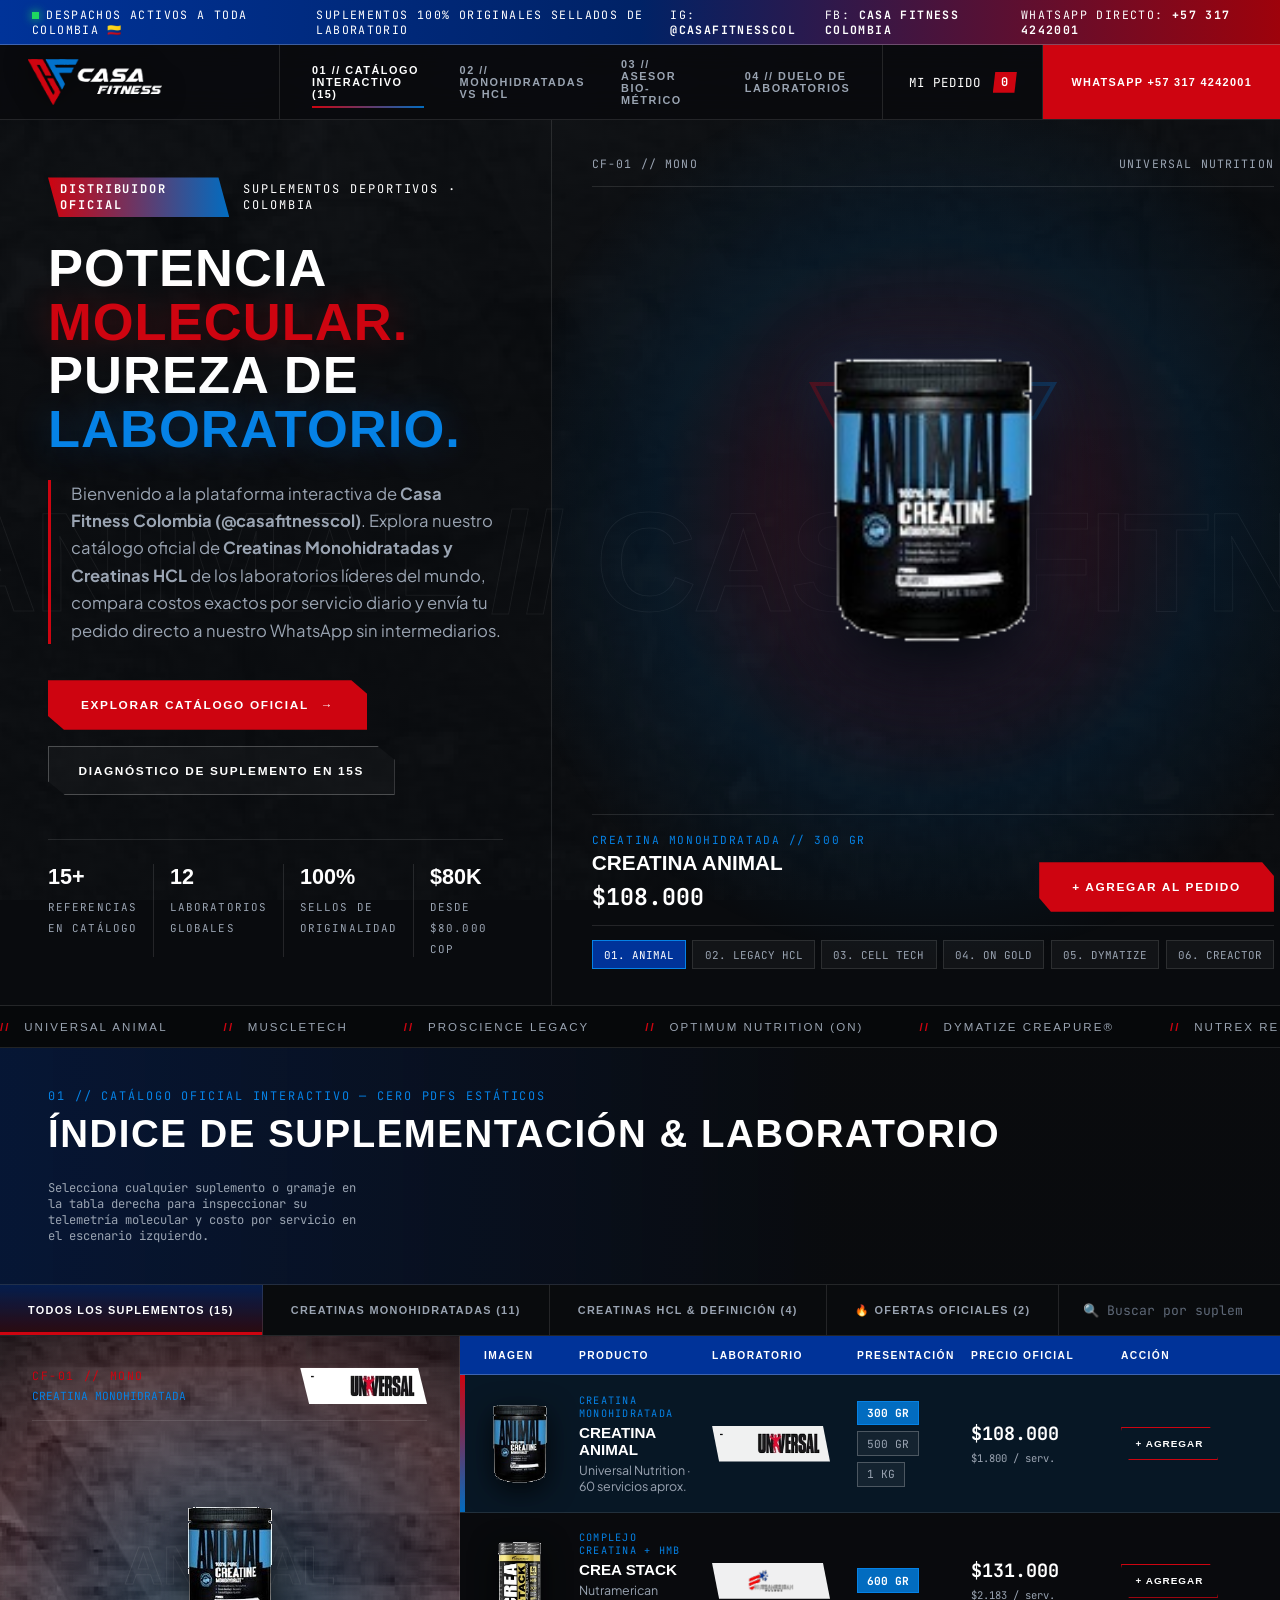
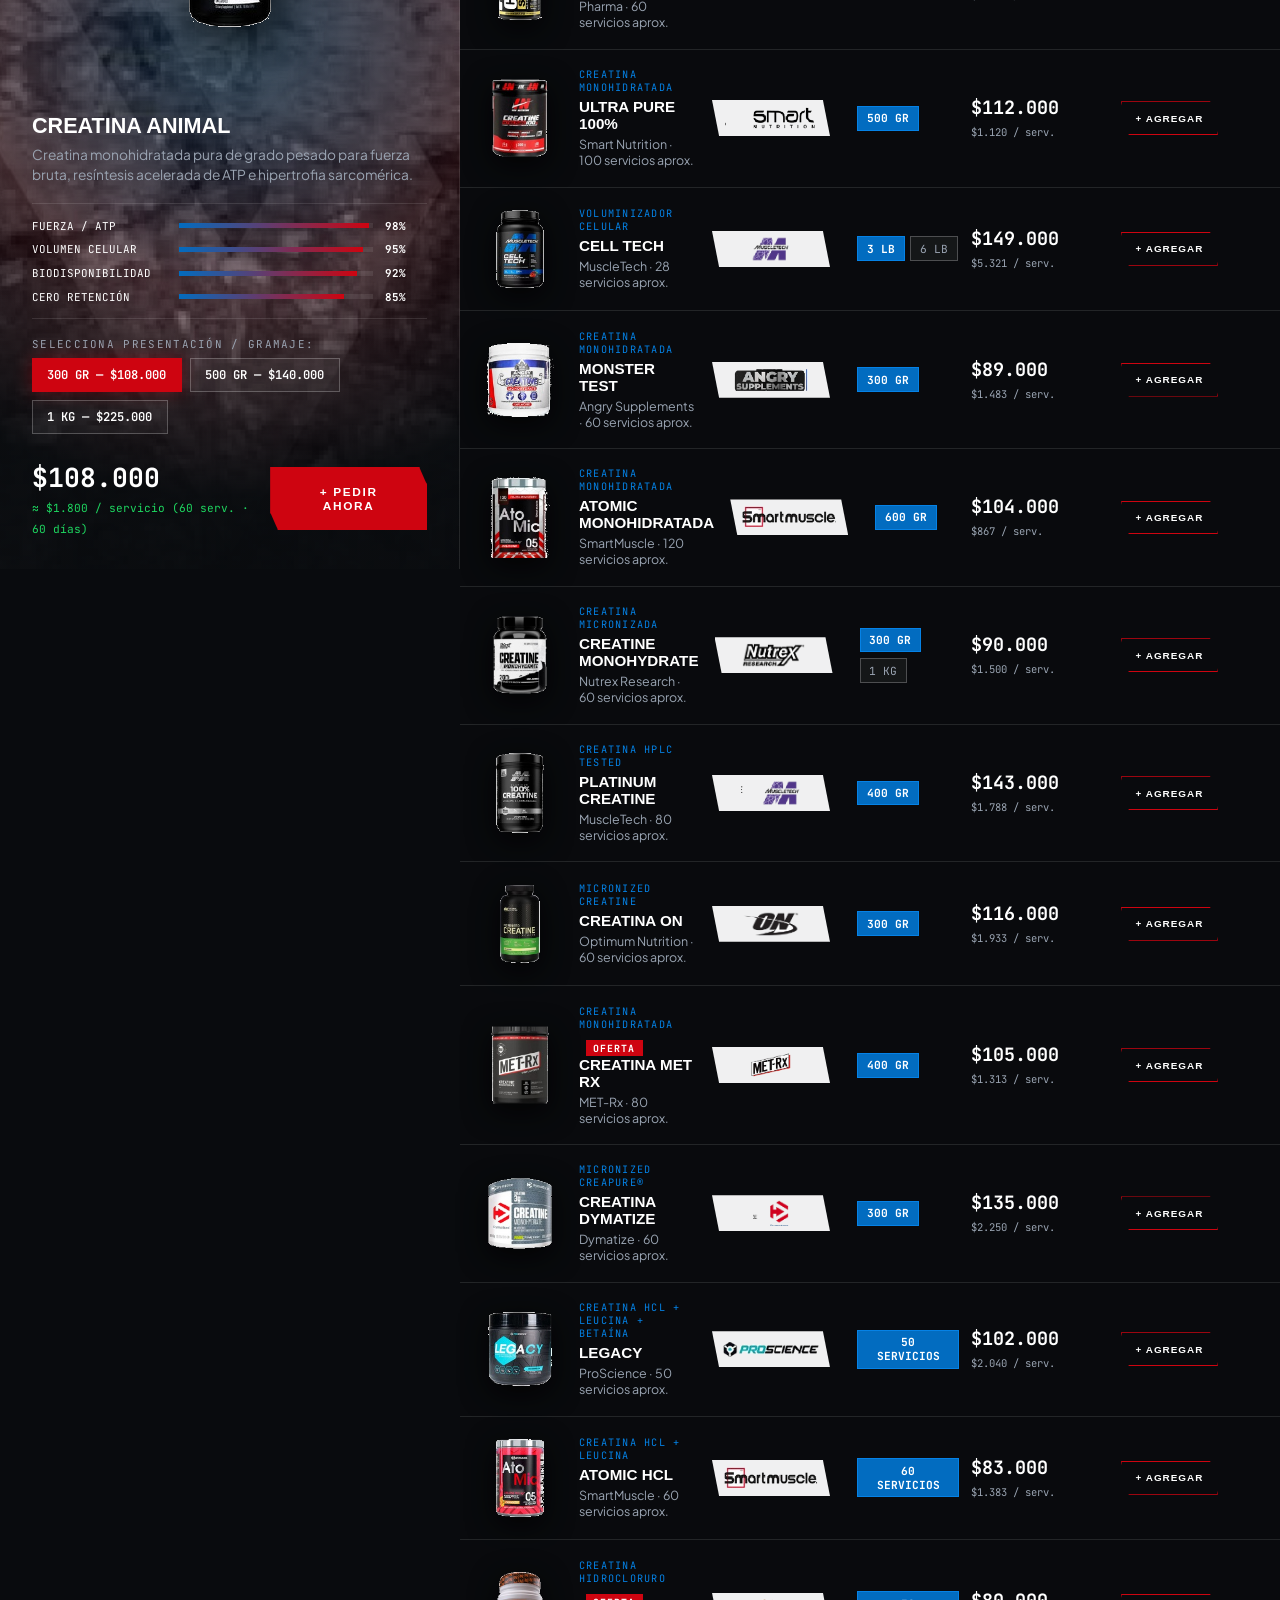
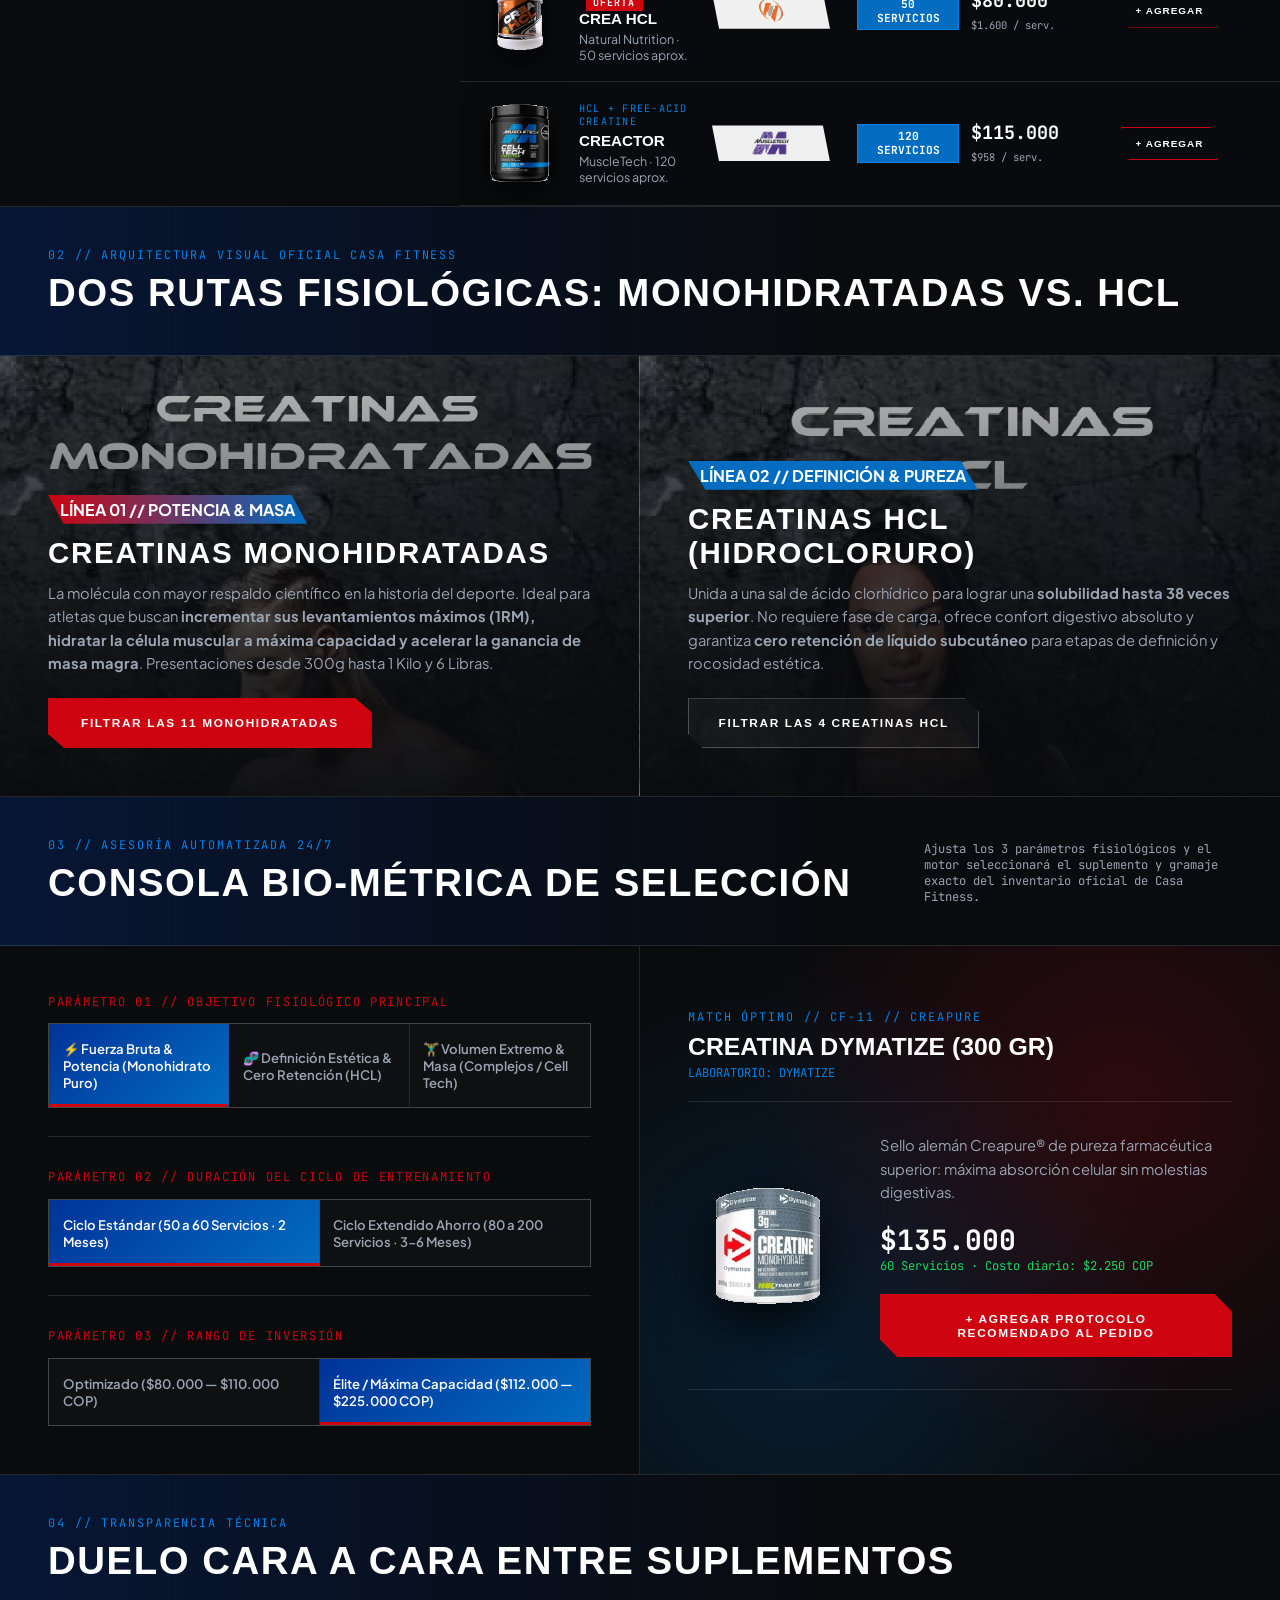
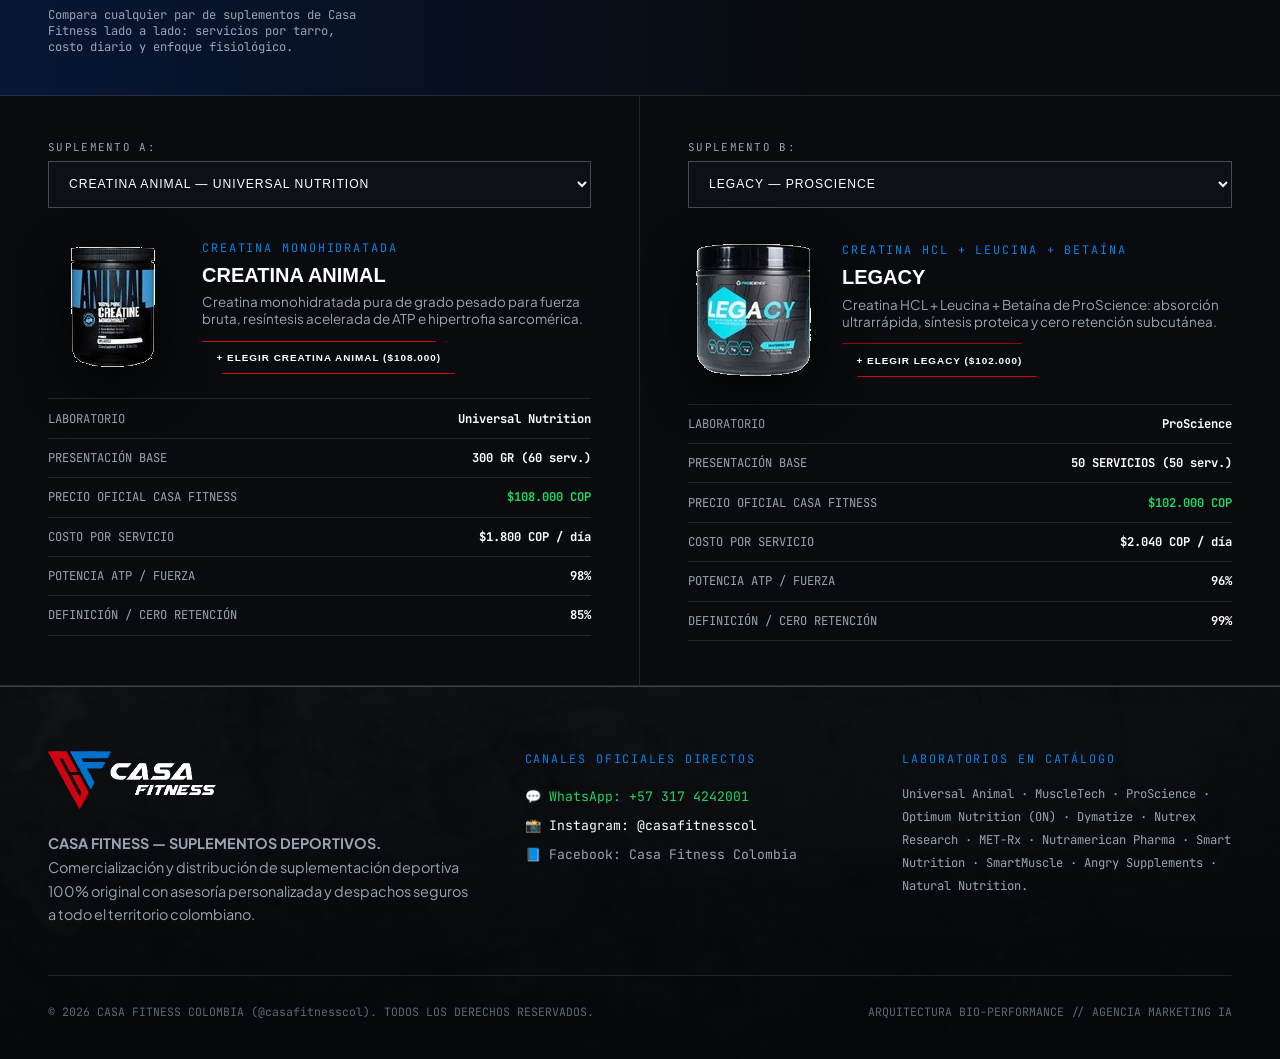
==== demos/casafitness/index.html @ 43493dc4 "feat(casafitness): launch disruptive Swiss Bio-Performance web platform with official brand identity" ====
<!DOCTYPE html>
<html lang="es" class="dark">
<head>
  <meta charset="UTF-8" />
  <meta name="viewport" content="width=device-width, initial-scale=1.0, maximum-scale=5.0" />
  <title>CASA FITNESS COLOMBIA (@casafitnesscol) | Suplementos Deportivos &amp; Bio-Performance Lab</title>
  <meta name="description" content="Plataforma oficial de suplementación deportiva de Casa Fitness Colombia (@casafitnesscol). Creatinas Monohidratadas, Creatinas HCL, Proteínas y Pre-entrenos 100% originales con envíos a toda Colombia. Pedidos: +57 317 4242001." />
  <link rel="preconnect" href="https://fonts.googleapis.com" />
  <link rel="preconnect" href="https://fonts.gstatic.com" crossorigin />
  <link href="https://fonts.googleapis.com/css2?family=JetBrains+Mono:wght@400;500;600;700&family=Plus+Jakarta+Sans:wght@400;500;600;700;800&family=Syncopate:wght@400;700&display=swap" rel="stylesheet" />
  <link rel="stylesheet" href="styles.css" />
</head>
<body>

  <!-- =====================================================================
       1. BARRA SUPERIOR DE TELEMETRÍA OFICIAL (#003399 -> #9E020B)
  ====================================================================== -->
  <div class="cf-top-telebar">
    <div class="cf-top-telebar-left">
      <span><i class="cf-pulse-dot"></i>DESPACHOS ACTIVOS A TODA COLOMBIA 🇨🇴</span>
      <span>SUPLEMENTOS 100% ORIGINALES SELLADOS DE LABORATORIO</span>
    </div>
    <div class="cf-top-telebar-right">
      <span>IG: <strong>@casafitnesscol</strong></span>
      <span>FB: <strong>Casa Fitness Colombia</strong></span>
      <span>WHATSAPP DIRECTO: <strong>+57 317 4242001</strong></span>
    </div>
  </div>

  <!-- =====================================================================
       2. HEADER ARQUITECTÓNICO DE 1PX (LOGO OFICIAL + NAVEGACIÓN + CARRITO)
  ====================================================================== -->
  <header class="cf-header">
    <div class="cf-header-grid">
      <a href="#inicio" class="cf-brand-cell" aria-label="Casa Fitness Colombia Inicio">
        <img src="assets/brand/casafitness_logo_white.png" alt="Casa Fitness Suplementos Deportivos" class="cf-brand-logo" />
      </a>

      <nav class="cf-nav-cell" aria-label="Navegación Principal Casa Fitness">
        <a href="#catalogo-interactivo" class="cf-nav-link active">01 // Catálogo Interactivo (15)</a>
        <a href="#lineas-moleculares" class="cf-nav-link">02 // Monohidratadas vs HCL</a>
        <a href="#consola-diagnostico" class="cf-nav-link">03 // Asesor Bio-Métrico</a>
        <a href="#comparador-laboratorio" class="cf-nav-link">04 // Duelo de Laboratorios</a>
      </nav>

      <div class="cf-actions-cell">
        <button type="button" class="cf-cart-trigger" onclick="toggleCartDrawer(true)">
          <span>MI PEDIDO</span>
          <span class="cf-cart-count" id="headerCartCount">0</span>
        </button>
        <a href="https://wa.me/573174242001?text=Hola%20Casa%20Fitness%20Colombia%20(%40casafitnesscol)%2C%20quiero%20asesor%C3%ADa%20sobre%20suplementos%20deportivos."
           target="_blank" rel="noopener" class="cf-wa-direct-btn">
          <span>WHATSAPP +57 317 4242001</span>
        </a>
      </div>
    </div>
  </header>

  <main>
    <!-- =====================================================================
         3. HERO ESCULTÓRICO EN 3 CAPAS DE PROFUNDIDAD (CERO CUADROS)
    ====================================================================== -->
    <section class="cf-hero" id="inicio">
      <!-- Palabra Cinética Monumental en Capa 1 -->
      <div class="cf-hero-kinetic-bg" id="heroKineticWord" aria-hidden="true">
        ANIMAL // CASA FITNESS
      </div>

      <!-- Columna Izquierda: Manifiesto & Telemetría de Marca -->
      <div class="cf-hero-left">
        <div>
          <div class="cf-eyebrow-strip">
            <span class="cf-eyebrow-tag">DISTRIBUIDOR OFICIAL</span>
            <span>SUPLEMENTOS DEPORTIVOS · COLOMBIA</span>
          </div>

          <h1 class="cf-hero-title">
            POTENCIA <span class="cf-stroke-red">MOLECULAR.</span><br />
            PUREZA DE <span class="cf-stroke-blue">LABORATORIO.</span>
          </h1>

          <p class="cf-hero-lead">
            Bienvenido a la plataforma interactiva de <strong>Casa Fitness Colombia (@casafitnesscol)</strong>.
            Explora nuestro catálogo oficial de <strong>Creatinas Monohidratadas y Creatinas HCL</strong> de los laboratorios líderes del mundo, compara costos exactos por servicio diario y envía tu pedido directo a nuestro WhatsApp sin intermediarios.
          </p>

          <div class="cf-hero-cta-row">
            <a href="#catalogo-interactivo" class="cf-btn-primary">
              <span>EXPLORAR CATÁLOGO OFICIAL</span>
              <span>→</span>
            </a>
            <a href="#consola-diagnostico" class="cf-btn-outline">
              <span>DIAGNÓSTICO DE SUPLEMENTO EN 15s</span>
            </a>
          </div>
        </div>

        <div class="cf-hero-metrics">
          <div class="cf-metric-item">
            <span class="cf-metric-val">15+</span>
            <span class="cf-metric-lbl">REFERENCIAS EN CATÁLOGO</span>
          </div>
          <div class="cf-metric-item">
            <span class="cf-metric-val">12</span>
            <span class="cf-metric-lbl">LABORATORIOS GLOBALES</span>
          </div>
          <div class="cf-metric-item">
            <span class="cf-metric-val">100%</span>
            <span class="cf-metric-lbl">SELLOS DE ORIGINALIDAD</span>
          </div>
          <div class="cf-metric-item">
            <span class="cf-metric-val">$80K</span>
            <span class="cf-metric-lbl">DESDE $80.000 COP</span>
          </div>
        </div>
      </div>

      <!-- Columna Derecha: Escenario Reactivo en 3 Capas con el Isotipo Triangular CF -->
      <div class="cf-hero-right" id="heroStageRight">
        <div class="cf-stage-top-hud">
          <span id="heroHudCode">CF-01 // MONO</span>
          <span id="heroHudLab">UNIVERSAL NUTRITION</span>
        </div>

        <div class="cf-stage-pedestal">
          <!-- Geometría Triangular Oficial CF en SVG -->
          <svg class="cf-stage-triangle" viewBox="0 0 300 280" fill="none" xmlns="http://www.w3.org/2000/svg" aria-hidden="true">
            <polygon points="25,20 135,20 175,95 140,95 112,46 68,46 155,215 175,180 202,225 155,268" stroke="#CE0410" stroke-width="4" fill="rgba(206,4,16,0.08)" />
            <polygon points="150,20 275,20 255,55 190,55 202,78 242,78 225,110 218,110 232,140 212,175" stroke="#026CC0" stroke-width="4" fill="rgba(2,108,192,0.08)" />
          </svg>

          <img
            id="heroJarImg"
            src="assets/products/01_creatina_animal.png"
            alt="Creatina Animal Universal"
            class="cf-hero-jar-img"
          />
        </div>

        <div>
          <div class="cf-stage-bottom-hud">
            <div>
              <span class="cf-stage-prod-cat" id="heroProdCat">CREATINA MONOHIDRATADA // 300 GR</span>
              <h2 class="cf-stage-prod-name" id="heroProdName">CREATINA ANIMAL</h2>
              <span class="cf-stage-prod-price" id="heroProdPrice">$108.000</span>
            </div>
            <button type="button" class="cf-btn-primary" id="heroAddBtn" onclick="addToCart('creatina-animal', 0)">
              <span>+ AGREGAR AL PEDIDO</span>
            </button>
          </div>

          <!-- Selector rápido de tarro en el escenario Hero -->
          <div class="cf-stage-selector-strip" aria-label="Cambiar suplemento en vitrina principal">
            <button type="button" class="cf-stage-QuickBtn active" data-hero-id="creatina-animal" onclick="setHeroProduct('creatina-animal')">01. Animal</button>
            <button type="button" class="cf-stage-QuickBtn" data-hero-id="legacy-proscience" onclick="setHeroProduct('legacy-proscience')">02. Legacy HCL</button>
            <button type="button" class="cf-stage-QuickBtn" data-hero-id="cell-tech" onclick="setHeroProduct('cell-tech')">03. Cell Tech</button>
            <button type="button" class="cf-stage-QuickBtn" data-hero-id="creatina-on" onclick="setHeroProduct('creatina-on')">04. ON Gold</button>
            <button type="button" class="cf-stage-QuickBtn" data-hero-id="creatina-dymatize" onclick="setHeroProduct('creatina-dymatize')">05. Dymatize</button>
            <button type="button" class="cf-stage-QuickBtn" data-hero-id="creactor-muscletech" onclick="setHeroProduct('creactor-muscletech')">06. Creactor</button>
          </div>
        </div>
      </div>
    </section>

    <!-- =====================================================================
         4. MARQUESINA CINÉTICA DE LABORATORIOS OFICIALES
    ====================================================================== -->
    <div class="cf-marquee-bar" aria-hidden="true">
      <div class="cf-marquee-track">
        <span class="cf-marquee-item"><span class="cf-marquee-slash">//</span> UNIVERSAL ANIMAL</span>
        <span class="cf-marquee-item"><span class="cf-marquee-slash">//</span> MUSCLETECH</span>
        <span class="cf-marquee-item"><span class="cf-marquee-slash">//</span> PROSCIENCE LEGACY</span>
        <span class="cf-marquee-item"><span class="cf-marquee-slash">//</span> OPTIMUM NUTRITION (ON)</span>
        <span class="cf-marquee-item"><span class="cf-marquee-slash">//</span> DYMATIZE CREAPURE®</span>
        <span class="cf-marquee-item"><span class="cf-marquee-slash">//</span> NUTREX RESEARCH</span>
        <span class="cf-marquee-item"><span class="cf-marquee-slash">//</span> MET-RX</span>
        <span class="cf-marquee-item"><span class="cf-marquee-slash">//</span> NUTRAMERICAN PHARMA</span>
        <span class="cf-marquee-item"><span class="cf-marquee-slash">//</span> SMARTMUSCLE</span>
        <span class="cf-marquee-item"><span class="cf-marquee-slash">//</span> NATURAL NUTRITION</span>
        <!-- Duplicado para loop infinito -->
        <span class="cf-marquee-item"><span class="cf-marquee-slash">//</span> UNIVERSAL ANIMAL</span>
        <span class="cf-marquee-item"><span class="cf-marquee-slash">//</span> MUSCLETECH</span>
        <span class="cf-marquee-item"><span class="cf-marquee-slash">//</span> PROSCIENCE LEGACY</span>
        <span class="cf-marquee-item"><span class="cf-marquee-slash">//</span> OPTIMUM NUTRITION (ON)</span>
        <span class="cf-marquee-item"><span class="cf-marquee-slash">//</span> DYMATIZE CREAPURE®</span>
        <span class="cf-marquee-item"><span class="cf-marquee-slash">//</span> NUTREX RESEARCH</span>
        <span class="cf-marquee-item"><span class="cf-marquee-slash">//</span> MET-RX</span>
        <span class="cf-marquee-item"><span class="cf-marquee-slash">//</span> NUTRAMERICAN PHARMA</span>
      </div>
    </div>

    <!-- =====================================================================
         5. VITRINA ESCULTÓRICA SPLIT-STAGE & LISTA EDITORIAL SUIZA (15 PRODUCTOS)
    ====================================================================== -->
    <section id="catalogo-interactivo">
      <div class="cf-section-header">
        <div>
          <span class="cf-sec-kicker">01 // CATÁLOGO OFICIAL INTERACTIVO — CERO PDFS ESTÁTICOS</span>
          <h2 class="cf-sec-title">ÍNDICE DE SUPLEMENTACIÓN &amp; LABORATORIO</h2>
        </div>
        <div style="font-family: var(--font-mono); font-size: 0.76rem; color: var(--cf-text-muted); max-width: 44ch;">
          Selecciona cualquier suplemento o gramaje en la tabla derecha para inspeccionar su telemetría molecular y costo por servicio en el escenario izquierdo.
        </div>
      </div>

      <!-- Barra de Filtros Reticular de 1px -->
      <div class="cf-filter-strip">
        <button type="button" class="cf-filter-tab active" data-filter="all" onclick="setCatalogFilter('all')">
          TODOS LOS SUPLEMENTOS (15)
        </button>
        <button type="button" class="cf-filter-tab" data-filter="monohidratada" onclick="setCatalogFilter('monohidratada')">
          CREATINAS MONOHIDRATADAS (11)
        </button>
        <button type="button" class="cf-filter-tab" data-filter="hcl" onclick="setCatalogFilter('hcl')">
          CREATINAS HCL &amp; DEFINICIÓN (4)
        </button>
        <button type="button" class="cf-filter-tab" data-filter="oferta" onclick="setCatalogFilter('oferta')">
          🔥 OFERTAS OFICIALES (2)
        </button>
        <div class="cf-search-cell">
          <input
            type="search"
            id="catalogSearchInput"
            class="cf-search-input"
            placeholder="🔍 Buscar por suplemento o laboratorio (ej. Animal, Legacy, ON, MuscleTech, 1 KG)..."
            aria-label="Buscar suplemento o laboratorio"
          />
        </div>
      </div>

      <!-- Escenario Split-Stage: Izquierda Fija (Mesa de Disección) + Derecha (Tabla Editorial Suiza) -->
      <div class="cf-split-showcase">
        <!-- MESA DE DISECCIÓN DEL PRODUCTO ACTIVO -->
        <aside class="cf-dissection-stage" aria-live="polite">
          <div>
            <div class="cf-dissect-header">
              <div>
                <span class="cf-dissect-code" id="dissectCode">CF-01 // MONO</span>
                <span style="font-family: var(--font-mono); font-size: 0.7rem; color: var(--cf-blue-bright);" id="dissectCat">
                  CREATINA MONOHIDRATADA
                </span>
              </div>
              <div class="cf-dissect-lab-badge">
                <img id="dissectLabImg" src="assets/labs/lab_01_creatina_animal.png" alt="Universal Nutrition" />
              </div>
            </div>

            <div class="cf-dissect-visual">
              <div class="cf-dissect-bg-word" id="dissectBgWord">ANIMAL</div>
              <img id="dissectJarImg" src="assets/products/01_creatina_animal.png" alt="Creatina Animal" class="cf-dissect-jar" />
            </div>

            <h3 class="cf-dissect-title" id="dissectTitle">CREATINA ANIMAL</h3>
            <p class="cf-dissect-subtitle" id="dissectSubtitle">
              Creatina monohidratada pura de grado pesado para fuerza bruta, resíntesis acelerada de ATP e hipertrofia sarcomérica.
            </p>

            <!-- Barras de Telemetría Bio-Métrica -->
            <div class="cf-telemetry-bars">
              <div class="cf-tele-row">
                <span>FUERZA / ATP</span>
                <div class="cf-tele-track"><div class="cf-tele-fill" id="teleAtpBar" style="width: 98%;"></div></div>
                <strong id="teleAtpVal">98%</strong>
              </div>
              <div class="cf-tele-row">
                <span>VOLUMEN CELULAR</span>
                <div class="cf-tele-track"><div class="cf-tele-fill" id="teleVolBar" style="width: 95%;"></div></div>
                <strong id="teleVolVal">95%</strong>
              </div>
              <div class="cf-tele-row">
                <span>BIODISPONIBILIDAD</span>
                <div class="cf-tele-track"><div class="cf-tele-fill" id="teleAbsBar" style="width: 92%;"></div></div>
                <strong id="teleAbsVal">92%</strong>
              </div>
              <div class="cf-tele-row">
                <span>CERO RETENCIÓN</span>
                <div class="cf-tele-track"><div class="cf-tele-fill" id="teleDefBar" style="width: 85%;"></div></div>
                <strong id="teleDefVal">85%</strong>
              </div>
            </div>
          </div>

          <div>
            <span class="cf-variant-selector-label">SELECCIONA PRESENTACIÓN / GRAMAJE:</span>
            <div class="cf-variant-pills" id="dissectVariantPills"></div>

            <div class="cf-dissect-price-bar">
              <div>
                <span class="cf-dissect-price-main" id="dissectPriceMain">$108.000</span>
                <span class="cf-dissect-cost-per-day" id="dissectCostPerDay">≈ $1.800 / servicio (60 serv.)</span>
              </div>
              <button type="button" class="cf-btn-primary" id="dissectAddBtn">
                <span>+ PEDIR AHORA</span>
              </button>
            </div>
          </div>
        </aside>

        <!-- ÍNDICE EDITORIAL SUIZO (INSPIRADO EN LA TABLA OFICIAL DE CASA FITNESS) -->
        <div class="cf-swiss-ledger">
          <div class="cf-ledger-head">
            <span>IMAGEN</span>
            <span>PRODUCTO</span>
            <span>LABORATORIO</span>
            <span>PRESENTACIÓN</span>
            <span>PRECIO OFICIAL</span>
            <span>ACCIÓN</span>
          </div>
          <div id="swissLedgerBody"></div>
        </div>
      </div>
    </section>

    <!-- =====================================================================
         6. MONOLITO VISUAL DE LAS DOS LÍNEAS OFICIALES (MONOHIDRATADAS VS HCL)
    ====================================================================== -->
    <section id="lineas-moleculares">
      <div class="cf-section-header">
        <div>
          <span class="cf-sec-kicker">02 // ARQUITECTURA VISUAL OFICIAL CASA FITNESS</span>
          <h2 class="cf-sec-title">DOS RUTAS FISIOLÓGICAS: MONOHIDRATADAS VS. HCL</h2>
        </div>
      </div>

      <div class="cf-dual-monolith">
        <div class="cf-monolith-pane" style="background-image: url('assets/brand/banner_monohidratadas.jpg');">
          <div class="cf-monolith-overlay"></div>
          <div class="cf-monolith-content">
            <span class="cf-eyebrow-tag" style="display:inline-block;margin-bottom:0.75rem;">LÍNEA 01 // POTENCIA &amp; MASA</span>
            <h3 class="cf-monolith-title">CREATINAS MONOHIDRATADAS</h3>
            <p style="color: var(--cf-text-muted); font-size: 0.92rem; line-height: 1.6; margin-bottom: 1.4rem; max-width: 52ch;">
              La molécula con mayor respaldo científico en la historia del deporte. Ideal para atletas que buscan <strong>incrementar sus levantamientos máximos (1RM), hidratar la célula muscular a máxima capacidad y acelerar la ganancia de masa magra</strong>. Presentaciones desde 300g hasta 1 Kilo y 6 Libras.
            </p>
            <button type="button" class="cf-btn-primary" onclick="setCatalogFilter('monohidratada'); document.getElementById('catalogo-interactivo').scrollIntoView({behavior:'smooth'});">
              <span>FILTRAR LAS 11 MONOHIDRATADAS</span>
            </button>
          </div>
        </div>

        <div class="cf-monolith-pane" style="background-image: url('assets/brand/banner_hcl.jpg');">
          <div class="cf-monolith-overlay"></div>
          <div class="cf-monolith-content">
            <span class="cf-eyebrow-tag" style="display:inline-block;margin-bottom:0.75rem;background:var(--cf-blue);">LÍNEA 02 // DEFINICIÓN &amp; PUREZA</span>
            <h3 class="cf-monolith-title">CREATINAS HCL (HIDROCLORURO)</h3>
            <p style="color: var(--cf-text-muted); font-size: 0.92rem; line-height: 1.6; margin-bottom: 1.4rem; max-width: 52ch;">
              Unida a una sal de ácido clorhídrico para lograr una <strong>solubilidad hasta 38 veces superior</strong>. No requiere fase de carga, ofrece confort digestivo absoluto y garantiza <strong>cero retención de líquido subcutáneo</strong> para etapas de definición y rocosidad estética.
            </p>
            <button type="button" class="cf-btn-outline" onclick="setCatalogFilter('hcl'); document.getElementById('catalogo-interactivo').scrollIntoView({behavior:'smooth'});">
              <span>FILTRAR LAS 4 CREATINAS HCL</span>
            </button>
          </div>
        </div>
      </div>
    </section>

    <!-- =====================================================================
         7. CONSOLA BIO-MÉTRICA HUD: DIAGNÓSTICO DE PROTOCOLO EN TIEMPO REAL
    ====================================================================== -->
    <section id="consola-diagnostico">
      <div class="cf-section-header">
        <div>
          <span class="cf-sec-kicker">03 // ASESORÍA AUTOMATIZADA 24/7</span>
          <h2 class="cf-sec-title">CONSOLA BIO-MÉTRICA DE SELECCIÓN</h2>
        </div>
        <div style="font-family: var(--font-mono); font-size: 0.76rem; color: var(--cf-text-muted); max-width: 44ch;">
          Ajusta los 3 parámetros fisiológicos y el motor seleccionará el suplemento y gramaje exacto del inventario oficial de Casa Fitness.
        </div>
      </div>

      <div class="cf-hud-console">
        <div class="cf-hud-controls">
          <div class="cf-hud-step">
            <span class="cf-hud-step-title">PARÁMETRO 01 // OBJETIVO FISIOLÓGICO PRINCIPAL</span>
            <div class="cf-hud-options">
              <button type="button" class="cf-hud-opt-btn active" data-hud-group="goal" data-hud-val="fuerza" onclick="setHudParam('goal', 'fuerza')">
                ⚡ Fuerza Bruta &amp; Potencia (Monohidrato Puro)
              </button>
              <button type="button" class="cf-hud-opt-btn" data-hud-group="goal" data-hud-val="definicion" onclick="setHudParam('goal', 'definicion')">
                🧬 Definición Estética &amp; Cero Retención (HCL)
              </button>
              <button type="button" class="cf-hud-opt-btn" data-hud-group="goal" data-hud-val="volumen" onclick="setHudParam('goal', 'volumen')">
                🏋️‍♂️ Volumen Extremo &amp; Masa (Complejos / Cell Tech)
              </button>
            </div>
          </div>

          <div class="cf-hud-step">
            <span class="cf-hud-step-title">PARÁMETRO 02 // DURACIÓN DEL CICLO DE ENTRENAMIENTO</span>
            <div class="cf-hud-options" style="grid-template-columns: 1fr 1fr;">
              <button type="button" class="cf-hud-opt-btn active" data-hud-group="duration" data-hud-val="standard" onclick="setHudParam('duration', 'standard')">
                Ciclo Estándar (50 a 60 Servicios · 2 Meses)
              </button>
              <button type="button" class="cf-hud-opt-btn" data-hud-group="duration" data-hud-val="extended" onclick="setHudParam('duration', 'extended')">
                Ciclo Extendido Ahorro (80 a 200 Servicios · 3-6 Meses)
              </button>
            </div>
          </div>

          <div class="cf-hud-step">
            <span class="cf-hud-step-title">PARÁMETRO 03 // RANGO DE INVERSIÓN</span>
            <div class="cf-hud-options" style="grid-template-columns: 1fr 1fr;">
              <button type="button" class="cf-hud-opt-btn" data-hud-group="budget" data-hud-val="optimo" onclick="setHudParam('budget', 'optimo')">
                Optimizado ($80.000 — $110.000 COP)
              </button>
              <button type="button" class="cf-hud-opt-btn active" data-hud-group="budget" data-hud-val="all" onclick="setHudParam('budget', 'all')">
                Élite / Máxima Capacidad ($112.000 — $225.000 COP)
              </button>
            </div>
          </div>
        </div>

        <div class="cf-hud-output" aria-live="polite">
          <span class="cf-sec-kicker" id="hudResultCode">MATCH ÓPTIMO // CF-01</span>
          <h3 style="font-family: var(--font-display); font-size: 1.55rem; text-transform: uppercase;" id="hudResultTitle">
            CREATINA ANIMAL (300 GR)
          </h3>
          <span style="font-family: var(--font-mono); font-size: 0.76rem; color: var(--cf-blue-bright); margin-top: 0.25rem;" id="hudResultLab">
            LABORATORIO: UNIVERSAL NUTRITION
          </span>

          <div class="cf-hud-result-grid">
            <img id="hudResultJar" src="assets/products/01_creatina_animal.png" alt="Creatina recomendada" class="cf-hud-result-jar" />
            <div>
              <p style="font-size: 0.92rem; color: var(--cf-text-muted); line-height: 1.6; margin-bottom: 1rem;" id="hudResultDesc"></p>
              <div style="font-family: var(--font-mono); font-size: 1.75rem; font-weight: 700;" id="hudResultPrice">$108.000</div>
              <div style="font-family: var(--font-mono); font-size: 0.76rem; color: var(--cf-whatsapp); margin-bottom: 1.25rem;" id="hudResultServ"></div>
              <button type="button" class="cf-btn-primary" id="hudAddBtn">
                <span>+ AGREGAR PROTOCOLO RECOMENDADO AL PEDIDO</span>
              </button>
            </div>
          </div>
        </div>
      </div>
    </section>

    <!-- =====================================================================
         8. COMPARADOR CARA A CARA DE LABORATORIO (HEAD-TO-HEAD DUEL)
    ====================================================================== -->
    <section id="comparador-laboratorio">
      <div class="cf-section-header">
        <div>
          <span class="cf-sec-kicker">04 // TRANSPARENCIA TÉCNICA</span>
          <h2 class="cf-sec-title">DUELO CARA A CARA ENTRE SUPLEMENTOS</h2>
        </div>
        <div style="font-family: var(--font-mono); font-size: 0.76rem; color: var(--cf-text-muted); max-width: 44ch;">
          Compara cualquier par de suplementos de Casa Fitness lado a lado: servicios por tarro, costo diario y enfoque fisiológico.
        </div>
      </div>

      <div class="cf-comparator-wrap">
        <div class="cf-comp-col">
          <label for="compSelectA" class="cf-variant-selector-label">SUPLEMENTO A:</label>
          <select id="compSelectA" class="cf-comp-select"></select>
          <div id="compBodyA"></div>
        </div>

        <div class="cf-comp-col">
          <label for="compSelectB" class="cf-variant-selector-label">SUPLEMENTO B:</label>
          <select id="compSelectB" class="cf-comp-select"></select>
          <div id="compBodyB"></div>
        </div>
      </div>
    </section>
  </main>

  <!-- =====================================================================
       9. DRAWER LATERAL DE PEDIDO + WHATSAPP ONE-CLICK CHECKOUT
  ====================================================================== -->
  <div class="cf-drawer-backdrop" id="drawerBackdrop" onclick="toggleCartDrawer(false)"></div>
  <aside class="cf-cart-drawer" id="cartDrawer" aria-label="Carrito de pedido Casa Fitness">
    <div class="cf-drawer-head">
      <span class="cf-drawer-title">ORDEN DE PEDIDO // CASA FITNESS</span>
      <button type="button" class="cf-drawer-close" onclick="toggleCartDrawer(false)" aria-label="Cerrar carrito">✕</button>
    </div>

    <div class="cf-drawer-body" id="cartDrawerBody"></div>

    <div class="cf-drawer-foot">
      <div style="display:flex;justify-content:space-between;align-items:center;margin-bottom:0.85rem;font-family:var(--font-mono);">
        <span style="color:var(--cf-text-muted);font-size:0.78rem;">SUBTOTAL ESTIMADO:</span>
        <strong style="font-size:1.25rem;color:var(--cf-white);" id="cartTotalValue">$0 COP</strong>
      </div>

      <input
        type="text"
        id="checkoutCity"
        class="cf-checkout-field"
        placeholder="📍 Ciudad de entrega (ej. Tuluá, Cali, Bogotá, Medellín...)"
      />
      <select id="checkoutPayment" class="cf-checkout-field">
        <option value="Transferencia Nequi / Bancolombia">💳 Pago por Transferencia (Nequi / Bancolombia / Daviplata)</option>
        <option value="Pago Contraentrega / Coordinar con Asesor">📦 Coordinar Envío y Pago con Asesor</option>
      </select>

      <button type="button" class="cf-wa-checkout-btn" onclick="checkoutViaWhatsApp()">
        <span>ENVIAR PEDIDO A WHATSAPP (+57 317 4242001)</span>
        <span>→</span>
      </button>
    </div>
  </aside>

  <!-- =====================================================================
       10. FOOTER OFICIAL CON LA IDENTIDAD DE CASA FITNESS COLOMBIA
  ====================================================================== -->
  <footer class="cf-footer">
    <div class="cf-footer-grid">
      <div>
        <img src="assets/brand/casafitness_logo_white.png" alt="Casa Fitness Colombia" style="height: 58px; width: auto; margin-bottom: 1.2rem;" />
        <p style="color: var(--cf-text-muted); font-size: 0.9rem; line-height: 1.65; max-width: 44ch;">
          <strong>CASA FITNESS — SUPLEMENTOS DEPORTIVOS.</strong> Comercialización y distribución de suplementación deportiva 100% original con asesoría personalizada y despachos seguros a todo el territorio colombiano.
        </p>
      </div>

      <div>
        <span class="cf-sec-kicker" style="margin-bottom: 1rem;">CANALES OFICIALES DIRECTOS</span>
        <ul style="list-style: none; font-family: var(--font-mono); font-size: 0.82rem; line-height: 2.2;">
          <li>
            <a href="https://wa.me/573174242001" target="_blank" rel="noopener" style="color: var(--cf-whatsapp); text-decoration: none;">
              💬 WhatsApp: +57 317 4242001
            </a>
          </li>
          <li>
            <a href="https://www.instagram.com/casafitnesscol/" target="_blank" rel="noopener" style="color: var(--cf-white); text-decoration: none;">
              📸 Instagram: @casafitnesscol
            </a>
          </li>
          <li style="color: var(--cf-text-muted);">
            📘 Facebook: Casa Fitness Colombia
          </li>
        </ul>
      </div>

      <div>
        <span class="cf-sec-kicker" style="margin-bottom: 1rem;">LABORATORIOS EN CATÁLOGO</span>
        <p style="font-family: var(--font-mono); font-size: 0.76rem; color: var(--cf-text-muted); line-height: 1.9;">
          Universal Animal · MuscleTech · ProScience · Optimum Nutrition (ON) · Dymatize · Nutrex Research · MET-Rx · Nutramerican Pharma · Smart Nutrition · SmartMuscle · Angry Supplements · Natural Nutrition.
        </p>
      </div>
    </div>

    <div style="padding-top: 1.75rem; display: flex; justify-content: space-between; flex-wrap: wrap; gap: 1rem; font-family: var(--font-mono); font-size: 0.72rem; color: var(--cf-text-dim);">
      <span>© 2026 CASA FITNESS COLOMBIA (@casafitnesscol). TODOS LOS DERECHOS RESERVADOS.</span>
      <span>ARQUITECTURA BIO-PERFORMANCE // AGENCIA MARKETING IA</span>
    </div>
  </footer>

  <script src="app.js"></script>
</body>
</html>
---- demos/casafitness/styles.css ----
/* ==========================================================================
   CASA FITNESS COLOMBIA (@casafitnesscol) — BIO-PERFORMANCE BRUTALIST SYSTEM
   Identidad Oficial Extraída:
   - Crimson Red ("C"): #CE0410 / #BA0101
   - Electric Blue ("F"): #026CC0 / #0476D2
   - Catalog Royal Blue Header: #003399
   - Dark Slate Stone Base: #0B0D11 / #13171D + Textura Oficial de Roca
   - Tipografía Oficial: Syncopate (Display Wide) + Plus Jakarta Sans + JetBrains Mono
   - Cero Cajas Genéricas: Arquitectura Reticular Suiza de 1px (Exposed Hairlines)
   ========================================================================== */

:root {
  --cf-red: #ce0410;
  --cf-red-dark: #9e020b;
  --cf-red-glow: rgba(206, 4, 16, 0.32);
  --cf-blue: #026cc0;
  --cf-blue-bright: #0582e6;
  --cf-blue-glow: rgba(2, 108, 192, 0.34);
  --cf-navy: #003399;
  --cf-bg: #090b0e;
  --cf-bg-elevated: #0f1318;
  --cf-bg-panel: rgba(15, 19, 25, 0.86);
  --cf-white: #ffffff;
  --cf-text-muted: #9aa4b2;
  --cf-text-dim: #5e6877;
  --cf-line: rgba(255, 255, 255, 0.11);
  --cf-line-strong: rgba(255, 255, 255, 0.24);
  --cf-offer: #ff2a2a;
  --cf-whatsapp: #1ed760;

  --font-display: 'Syncopate', sans-serif;
  --font-sans: 'Plus Jakarta Sans', -apple-system, BlinkMacSystemFont, sans-serif;
  --font-mono: 'JetBrains Mono', monospace;
}

*, *::before, *::after {
  box-sizing: border-box;
  margin: 0;
  padding: 0;
}

html {
  scroll-behavior: smooth;
  background-color: var(--cf-bg);
  color: var(--cf-white);
  font-family: var(--font-sans);
  -webkit-font-smoothing: antialiased;
}

body {
  background-color: var(--cf-bg);
  background-image:
    linear-gradient(180deg, rgba(9, 11, 14, 0.88) 0%, rgba(9, 11, 14, 0.95) 50%, rgba(9, 11, 14, 0.92) 100%),
    url('assets/brand/slate_texture_clean.jpg');
  background-size: cover;
  background-attachment: fixed;
  background-position: center;
  overflow-x: hidden;
  selection-background-color: var(--cf-red);
}

::selection {
  background: var(--cf-red);
  color: var(--cf-white);
}

/* ==========================================================================
   1. BARRA SUPERIOR OFICIAL (#003399) + HEADER ARQUITECTÓNICO DE 1PX
   ========================================================================== */
.cf-top-telebar {
  background: linear-gradient(90deg, var(--cf-navy) 0%, #002266 50%, var(--cf-red-dark) 100%);
  border-bottom: 1px solid var(--cf-line-strong);
  font-family: var(--font-mono);
  font-size: 0.72rem;
  letter-spacing: 0.12em;
  text-transform: uppercase;
  padding: 0.45rem 2rem;
  display: flex;
  justify-content: space-between;
  align-items: center;
  position: relative;
  z-index: 60;
}

.cf-top-telebar-left,
.cf-top-telebar-right {
  display: flex;
  align-items: center;
  gap: 1.5rem;
}

.cf-pulse-dot {
  width: 7px;
  height: 7px;
  background: var(--cf-whatsapp);
  display: inline-block;
  margin-right: 0.45rem;
  box-shadow: 0 0 10px var(--cf-whatsapp);
  animation: cfPulse 1.8s infinite ease-in-out;
}

@keyframes cfPulse {
  0%, 100% { opacity: 1; transform: scale(1); }
  50% { opacity: 0.4; transform: scale(0.8); }
}

.cf-header {
  position: sticky;
  top: 0;
  z-index: 55;
  background: rgba(9, 11, 14, 0.90);
  backdrop-filter: blur(16px);
  -webkit-backdrop-filter: blur(16px);
  border-bottom: 1px solid var(--cf-line);
}

.cf-header-grid {
  display: grid;
  grid-template-columns: 280px 1fr auto;
  align-items: stretch;
  min-height: 74px;
}

.cf-brand-cell {
  display: flex;
  align-items: center;
  padding: 0.75rem 1.75rem;
  border-right: 1px solid var(--cf-line);
  text-decoration: none;
  position: relative;
}

.cf-brand-logo {
  height: 46px;
  width: auto;
  object-fit: contain;
  filter: drop-shadow(0 2px 12px rgba(0, 0, 0, 0.6));
  transition: transform 0.25s ease;
}

.cf-brand-cell:hover .cf-brand-logo {
  transform: scale(1.03);
}

.cf-nav-cell {
  display: flex;
  align-items: center;
  padding: 0 2rem;
  gap: 2.25rem;
}

.cf-nav-link {
  color: var(--cf-text-muted);
  text-decoration: none;
  font-family: var(--font-display);
  font-size: 0.68rem;
  font-weight: 700;
  letter-spacing: 0.14em;
  text-transform: uppercase;
  padding: 0.5rem 0;
  position: relative;
  transition: color 0.2s ease;
}

.cf-nav-link::after {
  content: '';
  position: absolute;
  left: 0;
  bottom: 0;
  width: 0%;
  height: 2px;
  background: linear-gradient(90deg, var(--cf-red), var(--cf-blue));
  transition: width 0.25s ease;
}

.cf-nav-link:hover,
.cf-nav-link.active {
  color: var(--cf-white);
}

.cf-nav-link:hover::after,
.cf-nav-link.active::after {
  width: 100%;
}

.cf-actions-cell {
  display: flex;
  align-items: stretch;
  border-left: 1px solid var(--cf-line);
}

.cf-cart-trigger {
  background: transparent;
  border: none;
  border-right: 1px solid var(--cf-line);
  color: var(--cf-white);
  padding: 0 1.6rem;
  font-family: var(--font-mono);
  font-size: 0.78rem;
  letter-spacing: 0.08em;
  text-transform: uppercase;
  cursor: pointer;
  display: flex;
  align-items: center;
  gap: 0.75rem;
  transition: background 0.2s ease;
}

.cf-cart-trigger:hover {
  background: rgba(2, 108, 192, 0.14);
}

.cf-cart-count {
  background: var(--cf-red);
  color: var(--cf-white);
  font-weight: 700;
  padding: 0.15rem 0.5rem;
  font-size: 0.75rem;
  clip-path: polygon(10% 0, 100% 0, 90% 100%, 0% 100%);
}

.cf-wa-direct-btn {
  background: var(--cf-red);
  color: var(--cf-white);
  text-decoration: none;
  padding: 0 1.75rem;
  display: flex;
  align-items: center;
  gap: 0.6rem;
  font-family: var(--font-display);
  font-size: 0.68rem;
  font-weight: 700;
  letter-spacing: 0.12em;
  text-transform: uppercase;
  transition: background 0.2s ease;
}

.cf-wa-direct-btn:hover {
  background: var(--cf-blue);
}

/* ==========================================================================
   2. HERO ESCULTÓRICO EN 3 CAPAS DE PROFUNDIDAD (ZERO BOXES)
   ========================================================================== */
.cf-hero {
  position: relative;
  min-height: calc(100vh - 108px);
  border-bottom: 1px solid var(--cf-line);
  display: grid;
  grid-template-columns: 1.15fr 0.85fr;
  overflow: hidden;
}

/* Marca de agua triangular CF oficial en el fondo */
.cf-hero-watermark {
  position: absolute;
  inset: 0;
  pointer-events: none;
  z-index: 0;
  overflow: hidden;
}

.cf-hero-kinetic-bg {
  position: absolute;
  top: 50%;
  left: -5%;
  transform: translateY(-50%);
  font-family: var(--font-display);
  font-size: clamp(4.5rem, 11vw, 11.5rem);
  font-weight: 700;
  line-height: 0.86;
  letter-spacing: -0.03em;
  color: transparent;
  -webkit-text-stroke: 1px rgba(255, 255, 255, 0.06);
  white-space: nowrap;
  user-select: none;
  pointer-events: none;
  z-index: 1;
}

.cf-hero-left {
  position: relative;
  z-index: 3;
  padding: 3.5rem 3rem 3rem 3rem;
  border-right: 1px solid var(--cf-line);
  display: flex;
  flex-direction: column;
  justify-content: space-between;
}

.cf-eyebrow-strip {
  display: inline-flex;
  align-items: center;
  gap: 0.85rem;
  font-family: var(--font-mono);
  font-size: 0.75rem;
  letter-spacing: 0.16em;
  text-transform: uppercase;
  color: var(--cf-white);
  margin-bottom: 1.5rem;
}

.cf-eyebrow-tag {
  background: linear-gradient(90deg, var(--cf-red) 0%, var(--cf-blue) 100%);
  padding: 0.25rem 0.75rem;
  font-weight: 700;
  clip-path: polygon(0 0, 94% 0, 100% 100%, 6% 100%);
}

.cf-hero-title {
  font-family: var(--font-display);
  font-size: clamp(2.1rem, 4.1vw, 4.2rem);
  font-weight: 700;
  line-height: 1.02;
  letter-spacing: 0.02em;
  text-transform: uppercase;
  margin-bottom: 1.5rem;
}

.cf-hero-title .cf-stroke-red {
  color: var(--cf-red);
  text-shadow: 0 0 35px var(--cf-red-glow);
}

.cf-hero-title .cf-stroke-blue {
  color: var(--cf-blue-bright);
  text-shadow: 0 0 35px var(--cf-blue-glow);
}

.cf-hero-lead {
  font-size: 1.04rem;
  line-height: 1.65;
  color: var(--cf-text-muted);
  max-width: 58ch;
  margin-bottom: 2.25rem;
  border-left: 3px solid var(--cf-red);
  padding-left: 1.25rem;
}

.cf-hero-cta-row {
  display: flex;
  flex-wrap: wrap;
  gap: 1rem;
  margin-bottom: 2.75rem;
}

.cf-btn-primary {
  background: var(--cf-red);
  color: var(--cf-white);
  border: 1px solid var(--cf-red);
  padding: 1.05rem 2rem;
  font-family: var(--font-display);
  font-size: 0.74rem;
  font-weight: 700;
  letter-spacing: 0.14em;
  text-transform: uppercase;
  text-decoration: none;
  cursor: pointer;
  clip-path: polygon(0 0, 95% 0, 100% 28%, 100% 100%, 5% 100%, 0 72%);
  transition: all 0.22s ease;
  display: inline-flex;
  align-items: center;
  gap: 0.75rem;
}

.cf-btn-primary:hover {
  background: var(--cf-blue);
  border-color: var(--cf-blue-bright);
  transform: translateY(-2px);
}

.cf-btn-outline {
  background: rgba(255, 255, 255, 0.03);
  color: var(--cf-white);
  border: 1px solid var(--cf-line-strong);
  padding: 1.05rem 1.85rem;
  font-family: var(--font-display);
  font-size: 0.74rem;
  font-weight: 700;
  letter-spacing: 0.14em;
  text-transform: uppercase;
  text-decoration: none;
  cursor: pointer;
  clip-path: polygon(0 0, 95% 0, 100% 28%, 100% 100%, 5% 100%, 0 72%);
  transition: all 0.22s ease;
  display: inline-flex;
  align-items: center;
  gap: 0.75rem;
}

.cf-btn-outline:hover {
  border-color: var(--cf-blue-bright);
  background: rgba(2, 108, 192, 0.15);
}

/* Barra de telemetría inferior del Hero (Sin cajas, líneas de 1px) */
.cf-hero-metrics {
  display: grid;
  grid-template-columns: repeat(4, 1fr);
  border-top: 1px solid var(--cf-line);
  padding-top: 1.5rem;
}

.cf-metric-item {
  padding-right: 1rem;
  border-right: 1px solid var(--cf-line);
  padding-left: 1rem;
}

.cf-metric-item:first-child {
  padding-left: 0;
}

.cf-metric-item:last-child {
  border-right: none;
}

.cf-metric-val {
  font-family: var(--font-display);
  font-size: 1.35rem;
  font-weight: 700;
  color: var(--cf-white);
  display: block;
  margin-bottom: 0.25rem;
}

.cf-metric-lbl {
  font-family: var(--font-mono);
  font-size: 0.68rem;
  text-transform: uppercase;
  letter-spacing: 0.1em;
  color: var(--cf-text-muted);
}

/* Columna Derecha del Hero: Escenario Reactivo de Producto en 3 Capas */
.cf-hero-right {
  position: relative;
  z-index: 3;
  display: flex;
  flex-direction: column;
  justify-content: space-between;
  padding: 2.25rem 2.5rem;
  background:
    radial-gradient(circle at 50% 45%, var(--hero-stage-glow, rgba(206, 4, 16, 0.28)) 0%, rgba(2, 108, 192, 0.12) 45%, transparent 72%);
  transition: background 0.4s ease;
}

.cf-stage-top-hud {
  display: flex;
  justify-content: space-between;
  align-items: center;
  border-bottom: 1px solid var(--cf-line);
  padding-bottom: 0.9rem;
  font-family: var(--font-mono);
  font-size: 0.72rem;
  letter-spacing: 0.1em;
  color: var(--cf-text-muted);
}

.cf-stage-pedestal {
  position: relative;
  flex: 1;
  display: flex;
  align-items: center;
  justify-content: center;
  min-height: 340px;
  padding: 1.5rem 0;
}

/* Triángulo luminoso oficial CF detrás del tarro */
.cf-stage-triangle {
  position: absolute;
  width: 290px;
  height: 290px;
  pointer-events: none;
  opacity: 0.35;
  filter: drop-shadow(0 0 25px var(--cf-blue));
}

.cf-hero-jar-img {
  position: relative;
  z-index: 3;
  height: 300px;
  width: auto;
  object-fit: contain;
  filter: drop-shadow(0 28px 38px rgba(0, 0, 0, 0.85)) drop-shadow(0 0 28px rgba(2, 108, 192, 0.28));
  animation: cfFloatJar 4.5s ease-in-out infinite;
  transition: transform 0.35s cubic-bezier(0.22, 1, 0.36, 1), opacity 0.25s ease;
}

@keyframes cfFloatJar {
  0%, 100% { transform: translateY(0px) rotate(0deg); }
  50% { transform: translateY(-12px) rotate(-1deg); }
}

.cf-stage-bottom-hud {
  border-top: 1px solid var(--cf-line);
  padding-top: 1.15rem;
  display: grid;
  grid-template-columns: 1fr auto;
  gap: 1rem;
  align-items: end;
}

.cf-stage-prod-cat {
  font-family: var(--font-mono);
  font-size: 0.7rem;
  color: var(--cf-blue-bright);
  text-transform: uppercase;
  letter-spacing: 0.14em;
  display: block;
  margin-bottom: 0.25rem;
}

.cf-stage-prod-name {
  font-family: var(--font-display);
  font-size: 1.3rem;
  font-weight: 700;
  text-transform: uppercase;
  margin-bottom: 0.35rem;
}

.cf-stage-prod-price {
  font-family: var(--font-mono);
  font-size: 1.45rem;
  font-weight: 700;
  color: var(--cf-white);
}

.cf-stage-selector-strip {
  display: flex;
  gap: 0.4rem;
  margin-top: 0.85rem;
  border-top: 1px solid var(--cf-line);
  padding-top: 0.85rem;
  overflow-x: auto;
}

.cf-stage-QuickBtn {
  background: rgba(255, 255, 255, 0.04);
  border: 1px solid var(--cf-line);
  color: var(--cf-text-muted);
  font-family: var(--font-mono);
  font-size: 0.68rem;
  padding: 0.42rem 0.7rem;
  cursor: pointer;
  text-transform: uppercase;
  white-space: nowrap;
  transition: all 0.2s ease;
}

.cf-stage-QuickBtn.active,
.cf-stage-QuickBtn:hover {
  background: var(--cf-navy);
  border-color: var(--cf-blue-bright);
  color: var(--cf-white);
}

/* ==========================================================================
   3. MARQUESINA CINÉTICA DE LABORATORIOS OFICIALES (ESTILO SWISS LAB)
   ========================================================================== */
.cf-marquee-bar {
  background: #06080a;
  border-bottom: 1px solid var(--cf-line);
  overflow: hidden;
  padding: 0.9rem 0;
  position: relative;
}

.cf-marquee-track {
  display: flex;
  width: max-content;
  gap: 3.5rem;
  animation: cfMarquee 32s linear infinite;
  align-items: center;
}

.cf-marquee-item {
  display: inline-flex;
  align-items: center;
  gap: 0.85rem;
  font-family: var(--font-display);
  font-size: 0.72rem;
  letter-spacing: 0.18em;
  color: var(--cf-text-muted);
  text-transform: uppercase;
}

.cf-marquee-slash {
  color: var(--cf-red);
  font-weight: 700;
}

@keyframes cfMarquee {
  0% { transform: translateX(0); }
  100% { transform: translateX(-50%); }
}

/* ==========================================================================
   4. VITRINA ESCULTÓRICA SPLIT-STAGE + ÍNDICE EDITORIAL SUIZO (CERO CUADROS)
   ========================================================================== */
.cf-section-header {
  border-bottom: 1px solid var(--cf-line);
  background: linear-gradient(90deg, rgba(0, 51, 153, 0.28) 0%, rgba(9, 11, 14, 0.92) 65%);
  padding: 2.5rem 3rem;
  display: flex;
  justify-content: space-between;
  align-items: flex-end;
  flex-wrap: wrap;
  gap: 1.5rem;
}

.cf-sec-kicker {
  font-family: var(--font-mono);
  font-size: 0.74rem;
  letter-spacing: 0.16em;
  text-transform: uppercase;
  color: var(--cf-blue-bright);
  display: block;
  margin-bottom: 0.5rem;
}

.cf-sec-title {
  font-family: var(--font-display);
  font-size: clamp(1.55rem, 3vw, 2.65rem);
  font-weight: 700;
  letter-spacing: 0.04em;
  text-transform: uppercase;
}

/* Barra de filtros arquitectónica (Sin botones redondos, pestañas de 1px) */
.cf-filter-strip {
  display: grid;
  grid-template-columns: repeat(4, auto) 1fr;
  border-bottom: 1px solid var(--cf-line);
  background: rgba(9, 11, 14, 0.92);
}

.cf-filter-tab {
  background: transparent;
  border: none;
  border-right: 1px solid var(--cf-line);
  color: var(--cf-text-muted);
  font-family: var(--font-display);
  font-size: 0.68rem;
  font-weight: 700;
  letter-spacing: 0.12em;
  text-transform: uppercase;
  padding: 1.15rem 1.75rem;
  cursor: pointer;
  position: relative;
  transition: all 0.2s ease;
  text-align: left;
}

.cf-filter-tab:hover {
  color: var(--cf-white);
  background: rgba(255, 255, 255, 0.03);
}

.cf-filter-tab.active {
  color: var(--cf-white);
  background: linear-gradient(180deg, rgba(0, 51, 153, 0.45) 0%, rgba(206, 4, 16, 0.18) 100%);
  box-shadow: inset 0 -3px 0 var(--cf-red);
}

.cf-search-cell {
  display: flex;
  align-items: center;
  padding: 0 1.5rem;
}

.cf-search-input {
  width: 100%;
  background: transparent;
  border: none;
  color: var(--cf-white);
  font-family: var(--font-mono);
  font-size: 0.82rem;
  outline: none;
}

.cf-search-input::placeholder {
  color: var(--cf-text-dim);
}

/* Split-Stage Container */
.cf-split-showcase {
  display: grid;
  grid-template-columns: 460px 1fr;
  border-bottom: 1px solid var(--cf-line);
  align-items: start;
}

/* Panel Izquierdo Fijo: Mesa de Disección del Suplemento Activo */
.cf-dissection-stage {
  position: sticky;
  top: 75px;
  border-right: 1px solid var(--cf-line);
  min-height: calc(100vh - 75px);
  padding: 2rem;
  display: flex;
  flex-direction: column;
  justify-content: space-between;
  background:
    radial-gradient(circle at 50% 35%, rgba(2, 108, 192, 0.22) 0%, rgba(206, 4, 16, 0.12) 45%, rgba(9, 11, 14, 0.95) 80%),
    url('assets/brand/slate_texture_clean.jpg') center/cover;
}

.cf-dissect-header {
  display: flex;
  justify-content: space-between;
  align-items: flex-start;
  border-bottom: 1px solid var(--cf-line);
  padding-bottom: 1rem;
}

.cf-dissect-code {
  font-family: var(--font-mono);
  font-size: 0.72rem;
  color: var(--cf-red);
  letter-spacing: 0.14em;
  display: block;
}

.cf-dissect-lab-badge {
  background: #ffffff;
  padding: 0.35rem 0.65rem;
  height: 36px;
  display: inline-flex;
  align-items: center;
  justify-content: center;
  clip-path: polygon(0 0, 93% 0, 100% 100%, 7% 100%);
}

.cf-dissect-lab-badge img {
  max-height: 26px;
  max-width: 110px;
  object-fit: contain;
}

.cf-dissect-visual {
  position: relative;
  height: 260px;
  display: flex;
  align-items: center;
  justify-content: center;
  margin: 1rem 0;
}

.cf-dissect-bg-word {
  position: absolute;
  font-family: var(--font-display);
  font-size: 3.4rem;
  font-weight: 700;
  color: transparent;
  -webkit-text-stroke: 1px rgba(255, 255, 255, 0.08);
  text-transform: uppercase;
  pointer-events: none;
  text-align: center;
  line-height: 0.9;
}

.cf-dissect-jar {
  position: relative;
  z-index: 2;
  max-height: 245px;
  width: auto;
  object-fit: contain;
  filter: drop-shadow(0 22px 30px rgba(0, 0, 0, 0.9));
  transition: transform 0.3s ease;
}

.cf-dissect-title {
  font-family: var(--font-display);
  font-size: 1.35rem;
  font-weight: 700;
  text-transform: uppercase;
  margin-bottom: 0.35rem;
}

.cf-dissect-subtitle {
  font-size: 0.86rem;
  color: var(--cf-text-muted);
  line-height: 1.5;
  margin-bottom: 1.1rem;
}

/* Barras de Telemetría Bio-Métrica */
.cf-telemetry-bars {
  border-top: 1px solid var(--cf-line);
  border-bottom: 1px solid var(--cf-line);
  padding: 0.9rem 0;
  margin-bottom: 1.1rem;
  display: flex;
  flex-direction: column;
  gap: 0.6rem;
}

.cf-tele-row {
  display: grid;
  grid-template-columns: 135px 1fr 42px;
  align-items: center;
  gap: 0.75rem;
  font-family: var(--font-mono);
  font-size: 0.68rem;
  text-transform: uppercase;
}

.cf-tele-track {
  height: 5px;
  background: rgba(255, 255, 255, 0.08);
  position: relative;
  overflow: hidden;
}

.cf-tele-fill {
  height: 100%;
  background: linear-gradient(90deg, var(--cf-blue) 0%, var(--cf-red) 100%);
  transition: width 0.35s ease;
}

/* Selector de Gramaje / Presentación en Vivo */
.cf-variant-selector-label {
  font-family: var(--font-mono);
  font-size: 0.68rem;
  letter-spacing: 0.12em;
  color: var(--cf-text-muted);
  text-transform: uppercase;
  display: block;
  margin-bottom: 0.45rem;
}

.cf-variant-pills {
  display: flex;
  gap: 0.5rem;
  flex-wrap: wrap;
  margin-bottom: 1.15rem;
}

.cf-variant-btn {
  background: rgba(255, 255, 255, 0.04);
  border: 1px solid var(--cf-line-strong);
  color: var(--cf-white);
  font-family: var(--font-mono);
  font-size: 0.76rem;
  font-weight: 600;
  padding: 0.5rem 0.9rem;
  cursor: pointer;
  transition: all 0.18s ease;
}

.cf-variant-btn.active {
  background: var(--cf-red);
  border-color: var(--cf-red);
  box-shadow: 0 0 18px var(--cf-red-glow);
}

.cf-dissect-price-bar {
  display: flex;
  justify-content: space-between;
  align-items: center;
  gap: 1rem;
  padding-top: 0.5rem;
}

.cf-dissect-price-main {
  font-family: var(--font-mono);
  font-size: 1.65rem;
  font-weight: 700;
  color: var(--cf-white);
  display: block;
}

.cf-dissect-cost-per-day {
  font-family: var(--font-mono);
  font-size: 0.7rem;
  color: var(--cf-whatsapp);
}

/* ==========================================================================
   5. LISTA EDITORIAL SUIZA DE 1PX (INSPIRADA EN LA TABLA OFICIAL DE CASA FITNESS)
   ========================================================================== */
.cf-swiss-ledger {
  width: 100%;
}

/* Cabecera Azul Real Oficial (#003399) como en las páginas 3, 4 y 6 del catálogo */
.cf-ledger-head {
  display: grid;
  grid-template-columns: 95px 1.4fr 145px 1.2fr 150px 135px;
  background: var(--cf-navy);
  border-bottom: 1px solid var(--cf-line-strong);
  padding: 0.85rem 1.5rem;
  font-family: var(--font-display);
  font-size: 0.64rem;
  font-weight: 700;
  letter-spacing: 0.14em;
  text-transform: uppercase;
  color: var(--cf-white);
  align-items: center;
}

.cf-ledger-row {
  display: grid;
  grid-template-columns: 95px 1.4fr 145px 1.2fr 150px 135px;
  align-items: center;
  padding: 1.15rem 1.5rem;
  border-bottom: 1px solid var(--cf-line);
  background: rgba(9, 11, 14, 0.78);
  transition: background 0.2s ease, border-left 0.2s ease;
  cursor: pointer;
  position: relative;
}

.cf-ledger-row::before {
  content: '';
  position: absolute;
  left: 0;
  top: 0;
  bottom: 0;
  width: 0px;
  background: linear-gradient(180deg, var(--cf-red), var(--cf-blue));
  transition: width 0.2s ease;
}

.cf-ledger-row:hover,
.cf-ledger-row.active {
  background: rgba(2, 108, 192, 0.13);
}

.cf-ledger-row:hover::before,
.cf-ledger-row.active::before {
  width: 5px;
}

.cf-row-jar-wrap {
  width: 72px;
  height: 86px;
  display: flex;
  align-items: center;
  justify-content: center;
}

.cf-row-jar-img {
  max-width: 68px;
  max-height: 82px;
  object-fit: contain;
  filter: drop-shadow(0 8px 14px rgba(0, 0, 0, 0.75));
  transition: transform 0.25s ease;
}

.cf-ledger-row:hover .cf-row-jar-img {
  transform: scale(1.1) translateY(-3px);
}

.cf-row-prod-info {
  padding-right: 1rem;
}

.cf-row-cat-badge {
  font-family: var(--font-mono);
  font-size: 0.64rem;
  letter-spacing: 0.12em;
  text-transform: uppercase;
  color: var(--cf-blue-bright);
  display: inline-block;
  margin-bottom: 0.25rem;
}

.cf-row-offer-tag {
  background: var(--cf-red);
  color: var(--cf-white);
  font-family: var(--font-mono);
  font-size: 0.62rem;
  font-weight: 700;
  padding: 0.12rem 0.45rem;
  margin-left: 0.45rem;
  letter-spacing: 0.1em;
}

.cf-row-prod-title {
  font-family: var(--font-display);
  font-size: 0.95rem;
  font-weight: 700;
  text-transform: uppercase;
  color: var(--cf-white);
  margin-bottom: 0.25rem;
}

.cf-row-prod-benefit {
  font-size: 0.78rem;
  color: var(--cf-text-muted);
}

.cf-row-lab-pill {
  background: rgba(255, 255, 255, 0.94);
  padding: 0.3rem 0.55rem;
  width: 118px;
  height: 36px;
  display: flex;
  align-items: center;
  justify-content: center;
  clip-path: polygon(0 0, 94% 0, 100% 100%, 6% 100%);
}

.cf-row-lab-pill img {
  max-width: 102px;
  max-height: 26px;
  object-fit: contain;
}

.cf-row-variants {
  display: flex;
  flex-wrap: wrap;
  gap: 0.35rem;
  padding-right: 0.75rem;
}

.cf-row-var-chip {
  background: rgba(255, 255, 255, 0.05);
  border: 1px solid var(--cf-line-strong);
  color: var(--cf-text-muted);
  font-family: var(--font-mono);
  font-size: 0.7rem;
  padding: 0.28rem 0.55rem;
  cursor: pointer;
  transition: all 0.15s ease;
}

.cf-row-var-chip.active,
.cf-row-var-chip:hover {
  background: var(--cf-blue);
  border-color: var(--cf-blue-bright);
  color: var(--cf-white);
  font-weight: 700;
}

.cf-row-price-col {
  font-family: var(--font-mono);
}

.cf-row-price-val {
  font-size: 1.15rem;
  font-weight: 700;
  color: var(--cf-white);
  display: block;
}

.cf-row-serv-cost {
  font-size: 0.66rem;
  color: var(--cf-text-muted);
}

.cf-row-add-btn {
  background: transparent;
  border: 1px solid var(--cf-red);
  color: var(--cf-white);
  font-family: var(--font-display);
  font-size: 0.62rem;
  font-weight: 700;
  letter-spacing: 0.1em;
  padding: 0.65rem 0.85rem;
  text-transform: uppercase;
  cursor: pointer;
  transition: all 0.2s ease;
  clip-path: polygon(0 0, 92% 0, 100% 100%, 8% 100%);
}

.cf-row-add-btn:hover {
  background: var(--cf-red);
}

/* ==========================================================================
   6. BANNERS EDITORIALES OFICIALES (MONOHIDRATADAS VS CREATINAS HCL)
   ========================================================================== */
.cf-dual-monolith {
  display: grid;
  grid-template-columns: 1fr 1fr;
  border-bottom: 1px solid var(--cf-line);
}

.cf-monolith-pane {
  position: relative;
  min-height: 440px;
  padding: 3rem;
  display: flex;
  flex-direction: column;
  justify-content: flex-end;
  border-right: 1px solid var(--cf-line);
  overflow: hidden;
  background-size: cover;
  background-position: center top;
}

.cf-monolith-pane:last-child {
  border-right: none;
}

.cf-monolith-overlay {
  position: absolute;
  inset: 0;
  background: linear-gradient(180deg, rgba(9, 11, 14, 0.25) 0%, rgba(9, 11, 14, 0.85) 68%, rgba(9, 11, 14, 0.97) 100%);
  z-index: 1;
}

.cf-monolith-content {
  position: relative;
  z-index: 2;
}

.cf-monolith-title {
  font-family: var(--font-display);
  font-size: clamp(1.4rem, 2.3vw, 2.1rem);
  font-weight: 700;
  letter-spacing: 0.06em;
  text-transform: uppercase;
  margin-bottom: 0.75rem;
}

/* ==========================================================================
   7. CONSOLA BIO-MÉTRICA HUD: RECOMENDADOR DE PROTOCOLO EN TIEMPO REAL
   ========================================================================== */
.cf-hud-console {
  display: grid;
  grid-template-columns: 1fr 1fr;
  border-bottom: 1px solid var(--cf-line);
  background: rgba(9, 11, 14, 0.92);
}

.cf-hud-controls {
  padding: 3rem;
  border-right: 1px solid var(--cf-line);
}

.cf-hud-step {
  margin-bottom: 2rem;
  padding-bottom: 1.75rem;
  border-bottom: 1px solid var(--cf-line);
}

.cf-hud-step:last-child {
  border-bottom: none;
  margin-bottom: 0;
  padding-bottom: 0;
}

.cf-hud-step-title {
  font-family: var(--font-mono);
  font-size: 0.76rem;
  letter-spacing: 0.14em;
  text-transform: uppercase;
  color: var(--cf-red);
  margin-bottom: 0.85rem;
  display: block;
}

.cf-hud-options {
  display: grid;
  grid-template-columns: repeat(3, 1fr);
  gap: 0;
  border: 1px solid var(--cf-line-strong);
}

.cf-hud-opt-btn {
  background: rgba(255, 255, 255, 0.02);
  border: none;
  border-right: 1px solid var(--cf-line);
  color: var(--cf-text-muted);
  padding: 1rem 0.85rem;
  font-family: var(--font-sans);
  font-size: 0.82rem;
  font-weight: 600;
  text-align: left;
  cursor: pointer;
  transition: all 0.2s ease;
}

.cf-hud-opt-btn:last-child {
  border-right: none;
}

.cf-hud-opt-btn.active {
  background: linear-gradient(135deg, var(--cf-navy) 0%, var(--cf-blue) 100%);
  color: var(--cf-white);
  box-shadow: inset 0 -3px 0 var(--cf-red);
}

.cf-hud-output {
  padding: 3rem;
  display: flex;
  flex-direction: column;
  justify-content: center;
  background:
    radial-gradient(circle at 75% 30%, rgba(206, 4, 16, 0.18), transparent 60%),
    radial-gradient(circle at 25% 75%, rgba(2, 108, 192, 0.2), transparent 60%);
}

.cf-hud-result-grid {
  display: grid;
  grid-template-columns: 160px 1fr;
  gap: 2rem;
  align-items: center;
  border-top: 1px solid var(--cf-line);
  border-bottom: 1px solid var(--cf-line);
  padding: 2rem 0;
  margin: 1.25rem 0;
}

.cf-hud-result-jar {
  max-height: 210px;
  width: auto;
  margin: 0 auto;
  display: block;
  filter: drop-shadow(0 20px 28px rgba(0, 0, 0, 0.85));
}

/* ==========================================================================
   8. COMPARADOR CARA A CARA DE LABORATORIO (HEAD-TO-HEAD DUEL)
   ========================================================================== */
.cf-comparator-wrap {
  display: grid;
  grid-template-columns: 1fr 1fr;
  border-bottom: 1px solid var(--cf-line);
}

.cf-comp-col {
  padding: 2.75rem 3rem;
  border-right: 1px solid var(--cf-line);
}

.cf-comp-col:last-child {
  border-right: none;
}

.cf-comp-select {
  width: 100%;
  background: #0d1117;
  color: var(--cf-white);
  border: 1px solid var(--cf-line-strong);
  padding: 0.9rem 1rem;
  font-family: var(--font-display);
  font-size: 0.76rem;
  text-transform: uppercase;
  letter-spacing: 0.08em;
  margin-bottom: 2rem;
  outline: none;
}

.cf-comp-stage {
  display: grid;
  grid-template-columns: 130px 1fr;
  gap: 1.5rem;
  align-items: center;
}

.cf-comp-stage img.cf-comp-jar {
  max-height: 175px;
  width: auto;
  margin: 0 auto;
  filter: drop-shadow(0 16px 24px rgba(0, 0, 0, 0.85));
}

.cf-comp-spec-list {
  margin-top: 1.5rem;
  border-top: 1px solid var(--cf-line);
}

.cf-comp-spec-row {
  display: flex;
  justify-content: space-between;
  padding: 0.7rem 0;
  border-bottom: 1px solid var(--cf-line);
  font-family: var(--font-mono);
  font-size: 0.76rem;
}

/* ==========================================================================
   9. DRAWER TÁCTICO DE PEDIDO DIRECTO A WHATSAPP (+57 317 4242001)
   ========================================================================== */
.cf-drawer-backdrop {
  position: fixed;
  inset: 0;
  background: rgba(0, 0, 0, 0.75);
  backdrop-filter: blur(6px);
  z-index: 90;
  opacity: 0;
  pointer-events: none;
  transition: opacity 0.25s ease;
}

.cf-drawer-backdrop.open {
  opacity: 1;
  pointer-events: auto;
}

.cf-cart-drawer {
  position: fixed;
  top: 0;
  right: 0;
  width: min(460px, 100vw);
  height: 100vh;
  background: #0b0e13;
  border-left: 1px solid var(--cf-line-strong);
  z-index: 100;
  display: flex;
  flex-direction: column;
  justify-content: space-between;
  transform: translateX(100%);
  transition: transform 0.3s cubic-bezier(0.22, 1, 0.36, 1);
}

.cf-cart-drawer.open {
  transform: translateX(0);
}

.cf-drawer-head {
  background: var(--cf-navy);
  padding: 1.25rem 1.5rem;
  border-bottom: 1px solid var(--cf-line-strong);
  display: flex;
  justify-content: space-between;
  align-items: center;
}

.cf-drawer-title {
  font-family: var(--font-display);
  font-size: 0.82rem;
  letter-spacing: 0.12em;
  text-transform: uppercase;
}

.cf-drawer-close {
  background: transparent;
  border: 1px solid var(--cf-line-strong);
  color: var(--cf-white);
  width: 34px;
  height: 34px;
  cursor: pointer;
  font-family: var(--font-mono);
}

.cf-drawer-body {
  flex: 1;
  overflow-y: auto;
  padding: 1.25rem 1.5rem;
}

.cf-cart-item {
  display: grid;
  grid-template-columns: 56px 1fr auto;
  gap: 1rem;
  align-items: center;
  padding: 0.95rem 0;
  border-bottom: 1px solid var(--cf-line);
}

.cf-cart-item img {
  max-height: 62px;
  width: auto;
  margin: 0 auto;
}

.cf-drawer-foot {
  padding: 1.35rem 1.5rem;
  border-top: 1px solid var(--cf-line-strong);
  background: #080a0e;
}

.cf-checkout-field {
  width: 100%;
  background: #11161f;
  border: 1px solid var(--cf-line-strong);
  color: var(--cf-white);
  padding: 0.7rem 0.9rem;
  font-family: var(--font-mono);
  font-size: 0.78rem;
  margin-bottom: 0.65rem;
  outline: none;
}

.cf-wa-checkout-btn {
  width: 100%;
  background: var(--cf-whatsapp);
  color: #04140a;
  border: none;
  padding: 1.05rem;
  font-family: var(--font-display);
  font-size: 0.76rem;
  font-weight: 700;
  letter-spacing: 0.1em;
  text-transform: uppercase;
  cursor: pointer;
  display: flex;
  align-items: center;
  justify-content: center;
  gap: 0.6rem;
  margin-top: 0.5rem;
}

/* ==========================================================================
   10. FOOTER OFICIAL DE MARCA (CON PORTADA Y CANALES REALES)
   ========================================================================== */
.cf-footer {
  border-top: 1px solid var(--cf-line-strong);
  background:
    linear-gradient(180deg, rgba(9, 11, 14, 0.92) 0%, rgba(5, 7, 10, 0.98) 100%),
    url('assets/brand/slate_texture_clean.jpg') center/cover;
  padding: 4rem 3rem 2.5rem;
}

.cf-footer-grid {
  display: grid;
  grid-template-columns: 1.3fr 1fr 1fr;
  gap: 3rem;
  padding-bottom: 3rem;
  border-bottom: 1px solid var(--cf-line);
}

/* ==========================================================================
   11. RESPONSIVE DESIGN (MOBILE & TABLET DE ALTA PRECISIÓN)
   ========================================================================== */
@media (max-width: 1120px) {
  .cf-hero,
  .cf-split-showcase,
  .cf-hud-console,
  .cf-comparator-wrap,
  .cf-dual-monolith {
    grid-template-columns: 1fr;
  }

  .cf-dissection-stage {
    position: relative;
    top: 0;
    min-height: auto;
    border-right: none;
    border-bottom: 1px solid var(--cf-line-strong);
  }

  .cf-ledger-head {
    display: none;
  }

  .cf-ledger-row {
    grid-template-columns: 76px 1fr;
    gap: 0.85rem;
    padding: 1.25rem;
  }

  .cf-row-lab-pill,
  .cf-row-variants,
  .cf-row-price-col,
  .cf-row-action-col {
    grid-column: 2;
  }
}

@media (max-width: 768px) {
  .cf-top-telebar {
    padding: 0.45rem 1rem;
    font-size: 0.62rem;
  }
  .cf-top-telebar-right {
    display: none;
  }
  .cf-header-grid {
    grid-template-columns: 180px 1fr;
  }
  .cf-nav-cell {
    display: none;
  }
  .cf-hero-left,
  .cf-hero-right,
  .cf-section-header,
  .cf-hud-controls,
  .cf-hud-output,
  .cf-comp-col,
  .cf-footer {
    padding: 1.75rem 1.25rem;
  }
  .cf-hero-metrics {
    grid-template-columns: 1fr 1fr;
    gap: 1rem;
  }
  .cf-filter-strip {
    grid-template-columns: 1fr 1fr;
  }
  .cf-search-cell {
    grid-column: 1 / -1;
    padding: 0.85rem 1.25rem;
    border-top: 1px solid var(--cf-line);
  }
  .cf-hud-options {
    grid-template-columns: 1fr;
  }
  .cf-hud-result-grid {
    grid-template-columns: 1fr;
    text-align: center;
  }
  .cf-footer-grid {
    grid-template-columns: 1fr;
  }
}
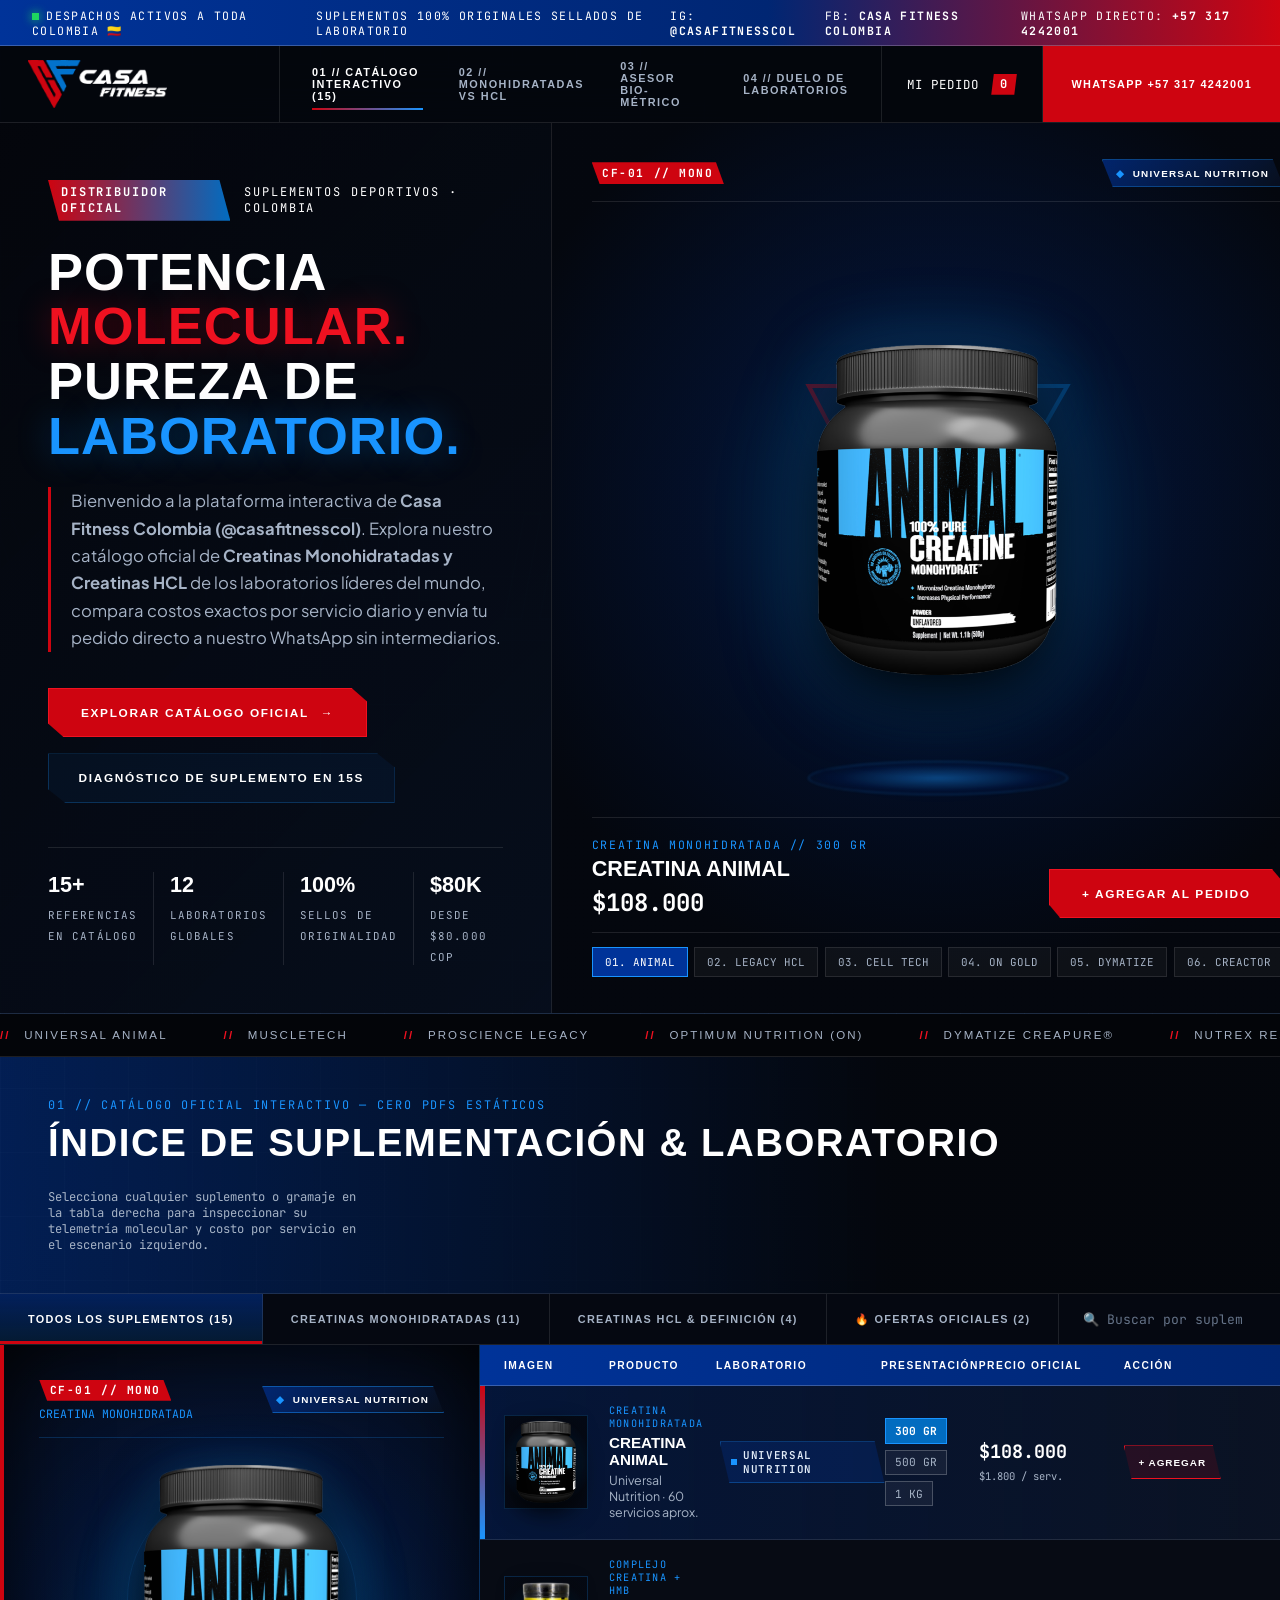
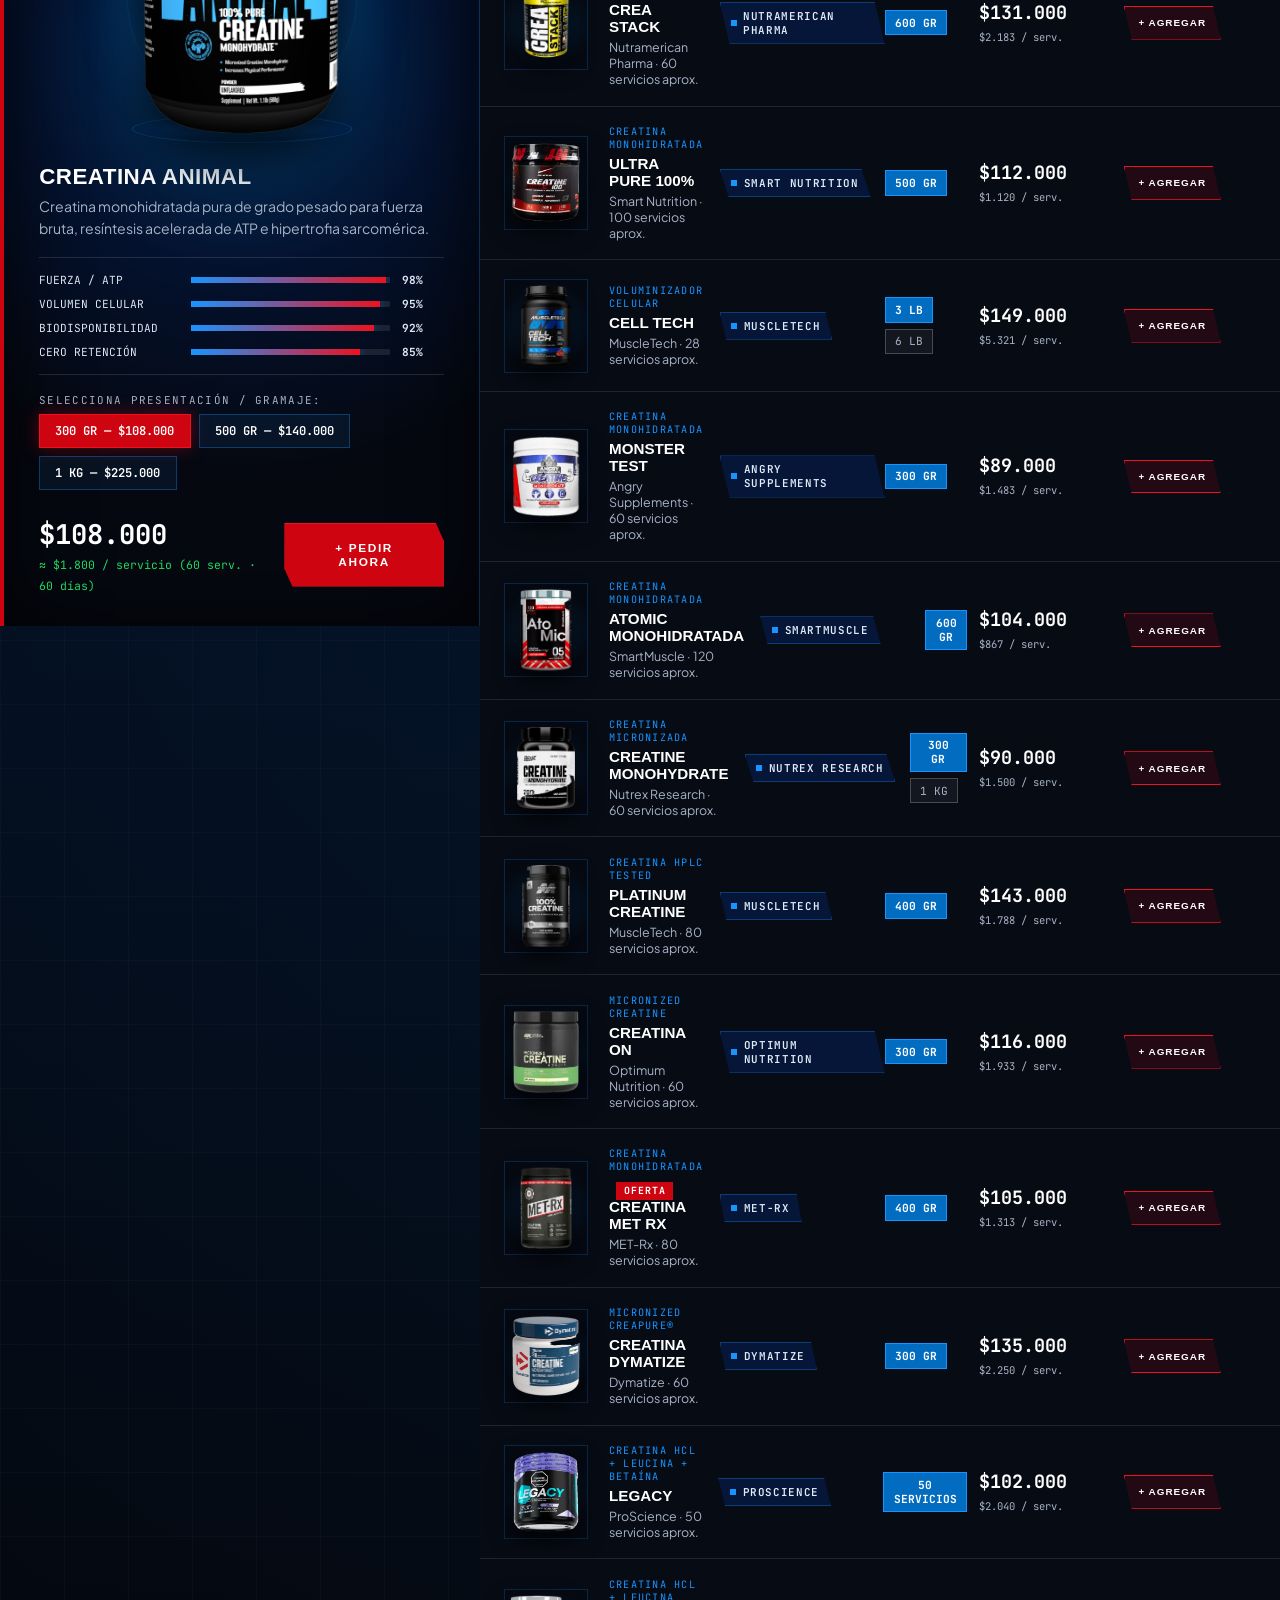
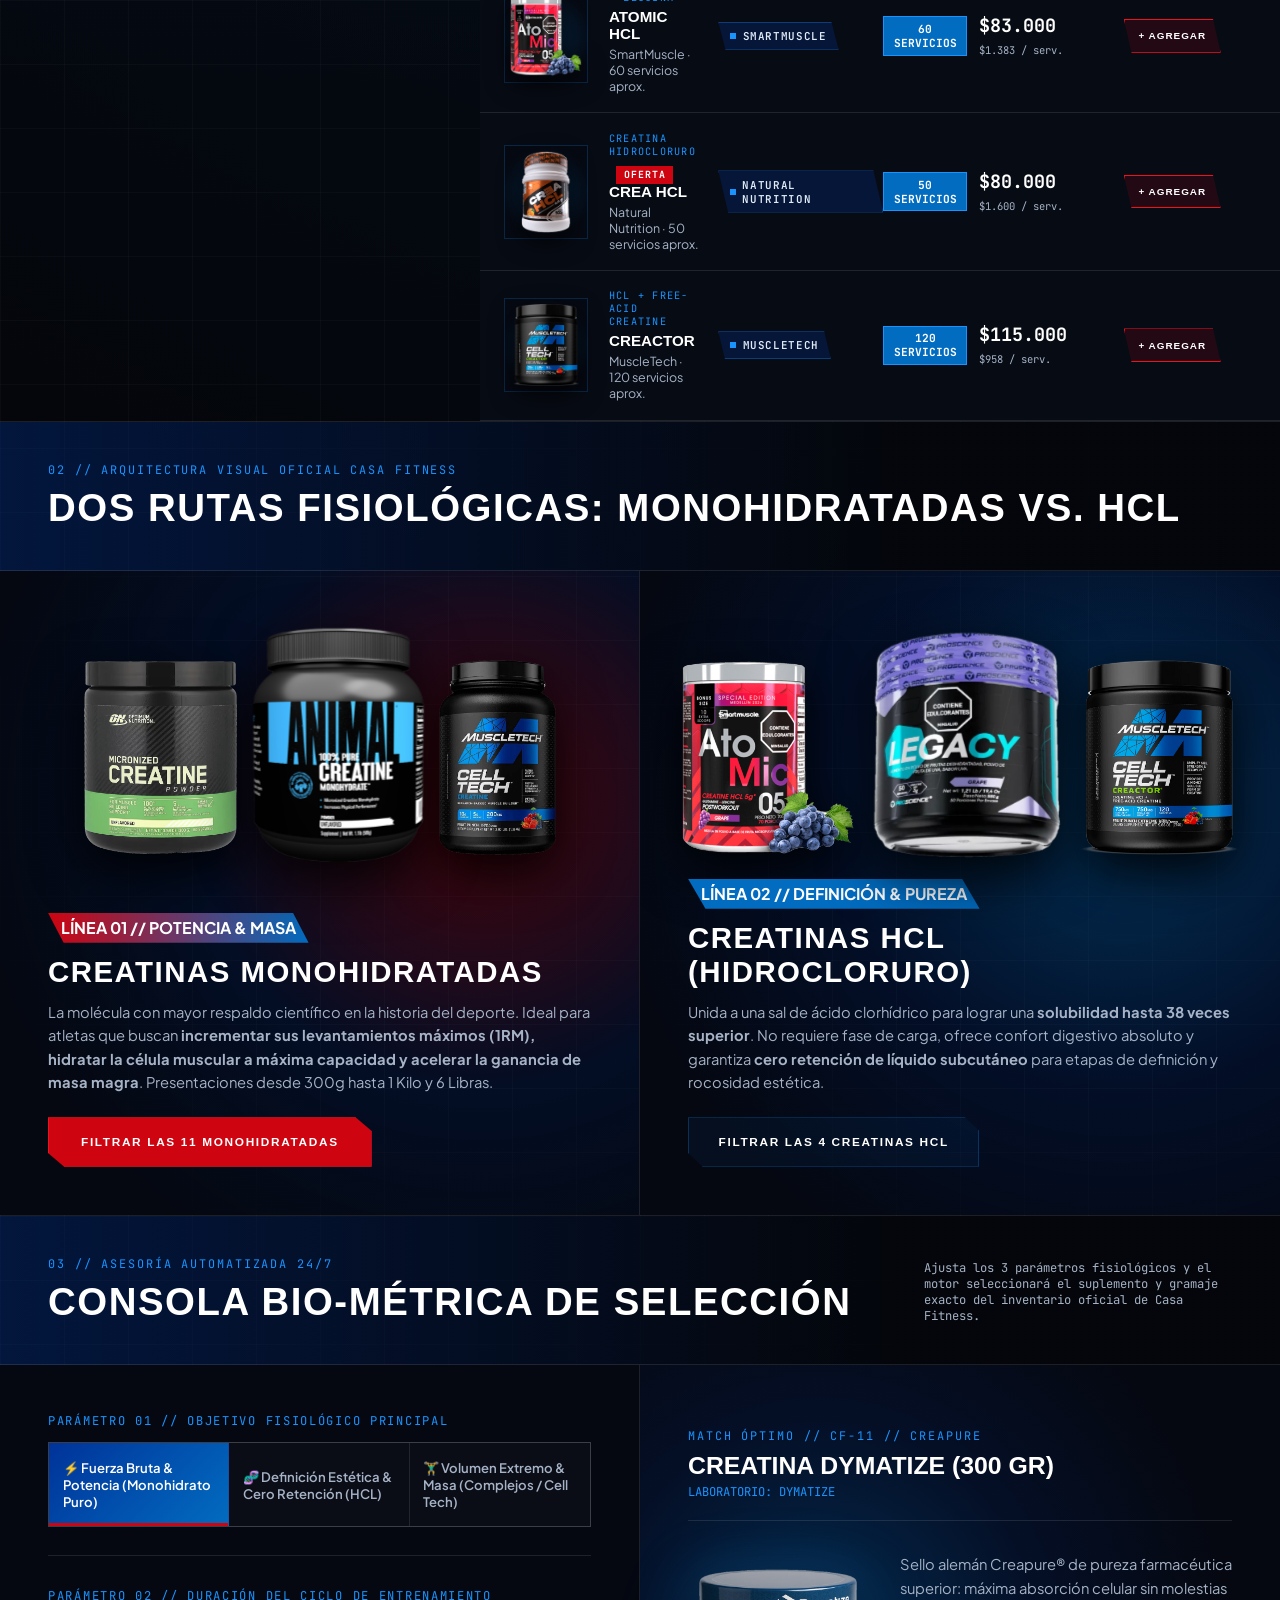
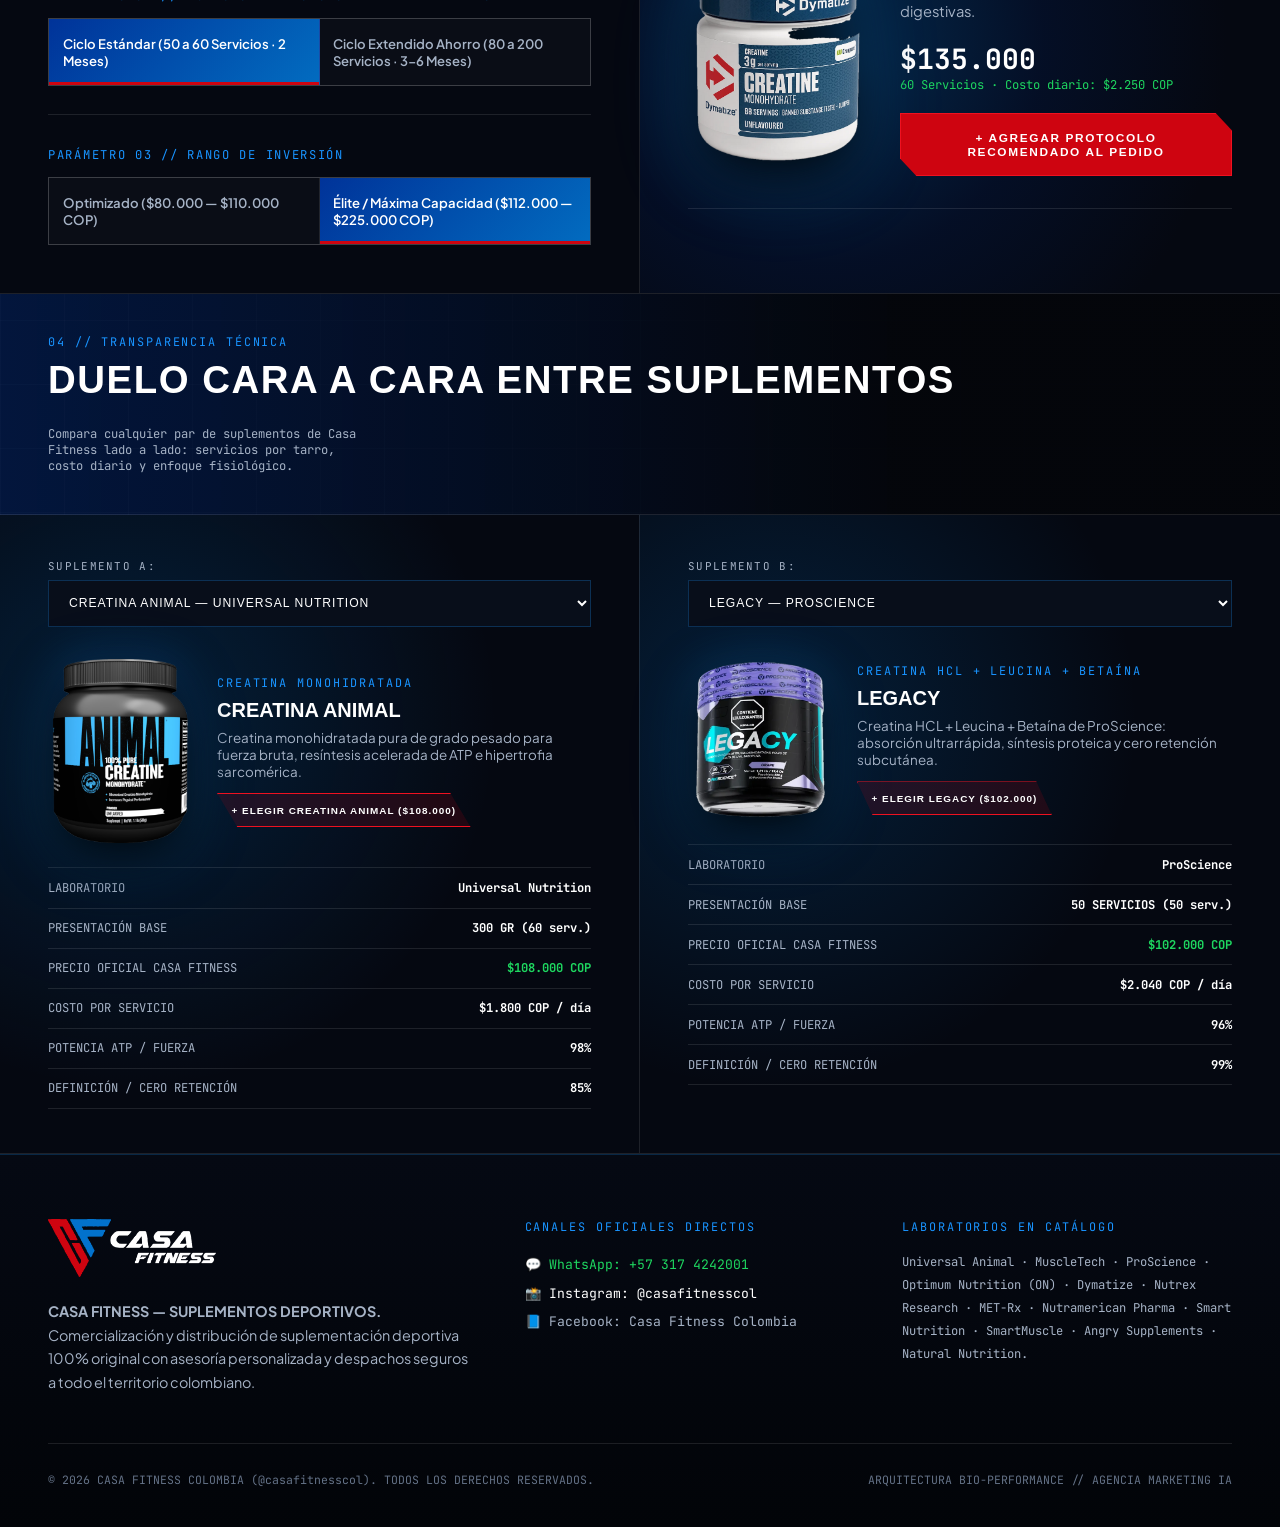
==== commit 18417f77: "fix(casafitness): upgrade all 15 supplement jars to studio HD PNGs and replace pixelated slate textu" ====
--- a/demos/casafitness/index.html
+++ b/demos/casafitness/index.html
@@ -118,8 +118,8 @@
       <!-- Columna Derecha: Escenario Reactivo en 3 Capas con el Isotipo Triangular CF -->
       <div class="cf-hero-right" id="heroStageRight">
         <div class="cf-stage-top-hud">
-          <span id="heroHudCode">CF-01 // MONO</span>
-          <span id="heroHudLab">UNIVERSAL NUTRITION</span>
+          <span class="cf-code-pill" id="heroHudCode">CF-01 // MONO</span>
+          <span class="cf-lab-insignia" id="heroHudLab">UNIVERSAL NUTRITION</span>
         </div>
 
         <div class="cf-stage-pedestal">
@@ -236,12 +236,12 @@
             <div class="cf-dissect-header">
               <div>
                 <span class="cf-dissect-code" id="dissectCode">CF-01 // MONO</span>
-                <span style="font-family: var(--font-mono); font-size: 0.7rem; color: var(--cf-blue-bright);" id="dissectCat">
+                <span style="font-family: var(--font-mono); font-size: 0.72rem; color: var(--cf-blue-bright); display: block;" id="dissectCat">
                   CREATINA MONOHIDRATADA
                 </span>
               </div>
-              <div class="cf-dissect-lab-badge">
-                <img id="dissectLabImg" src="assets/labs/lab_01_creatina_animal.png" alt="Universal Nutrition" />
+              <div class="cf-lab-insignia" id="dissectLabBadge">
+                Universal Nutrition
               </div>
             </div>
 
@@ -323,8 +323,12 @@
       </div>
 
       <div class="cf-dual-monolith">
-        <div class="cf-monolith-pane" style="background-image: url('assets/brand/banner_monohidratadas.jpg');">
-          <div class="cf-monolith-overlay"></div>
+        <div class="cf-monolith-pane mono-stage">
+          <div class="cf-cluster-showcase">
+            <img src="assets/products/09_creatina_on.png" alt="Creatina ON" class="cf-cluster-jar" loading="lazy" />
+            <img src="assets/products/01_creatina_animal.png" alt="Creatina Animal" class="cf-cluster-jar center-hero" loading="lazy" />
+            <img src="assets/products/04_cell_tech.png" alt="Cell Tech" class="cf-cluster-jar" loading="lazy" />
+          </div>
           <div class="cf-monolith-content">
             <span class="cf-eyebrow-tag" style="display:inline-block;margin-bottom:0.75rem;">LÍNEA 01 // POTENCIA &amp; MASA</span>
             <h3 class="cf-monolith-title">CREATINAS MONOHIDRATADAS</h3>
@@ -337,8 +341,12 @@
           </div>
         </div>
 
-        <div class="cf-monolith-pane" style="background-image: url('assets/brand/banner_hcl.jpg');">
-          <div class="cf-monolith-overlay"></div>
+        <div class="cf-monolith-pane hcl-stage">
+          <div class="cf-cluster-showcase">
+            <img src="assets/products/13_atomic_hcl.png" alt="Atomic HCL" class="cf-cluster-jar" loading="lazy" />
+            <img src="assets/products/12_legacy_proscience.png" alt="Legacy ProScience" class="cf-cluster-jar center-hero" loading="lazy" />
+            <img src="assets/products/15_creactor_muscletech.png" alt="Creactor MuscleTech" class="cf-cluster-jar" loading="lazy" />
+          </div>
           <div class="cf-monolith-content">
             <span class="cf-eyebrow-tag" style="display:inline-block;margin-bottom:0.75rem;background:var(--cf-blue);">LÍNEA 02 // DEFINICIÓN &amp; PUREZA</span>
             <h3 class="cf-monolith-title">CREATINAS HCL (HIDROCLORURO)</h3>
--- a/demos/casafitness/styles.css
+++ b/demos/casafitness/styles.css
@@ -1,31 +1,32 @@
 /* ==========================================================================
-   CASA FITNESS COLOMBIA (@casafitnesscol) — BIO-PERFORMANCE BRUTALIST SYSTEM
-   Identidad Oficial Extraída:
-   - Crimson Red ("C"): #CE0410 / #BA0101
-   - Electric Blue ("F"): #026CC0 / #0476D2
+   CASA FITNESS COLOMBIA (@casafitnesscol) — STUDIO OBSIDIAN & ROYAL SAPPHIRE
+   Identidad Oficial:
+   - Crimson Red ("C"): #CE0410
+   - Electric Blue ("F"): #026CC0 / #0582E6
    - Catalog Royal Blue Header: #003399
-   - Dark Slate Stone Base: #0B0D11 / #13171D + Textura Oficial de Roca
-   - Tipografía Oficial: Syncopate (Display Wide) + Plus Jakarta Sans + JetBrains Mono
-   - Cero Cajas Genéricas: Arquitectura Reticular Suiza de 1px (Exposed Hairlines)
+   - Obsidian Studio Base: #04060B / #070B14 (100% Vector Clean, Zero Pixelated Textures)
+   - Tipografía Oficial: Syncopate + Plus Jakarta Sans + JetBrains Mono
    ========================================================================== */
 
 :root {
   --cf-red: #ce0410;
-  --cf-red-dark: #9e020b;
-  --cf-red-glow: rgba(206, 4, 16, 0.32);
+  --cf-red-bright: #ef1120;
+  --cf-red-glow: rgba(206, 4, 16, 0.42);
   --cf-blue: #026cc0;
-  --cf-blue-bright: #0582e6;
-  --cf-blue-glow: rgba(2, 108, 192, 0.34);
+  --cf-blue-bright: #1994ff;
+  --cf-blue-glow: rgba(2, 108, 192, 0.48);
   --cf-navy: #003399;
-  --cf-bg: #090b0e;
-  --cf-bg-elevated: #0f1318;
-  --cf-bg-panel: rgba(15, 19, 25, 0.86);
+  --cf-navy-deep: #001a52;
+  --cf-bg: #04060b;
+  --cf-bg-stage: #060a13;
+  --cf-bg-row: #070b14;
+  --cf-bg-row-hover: #0b1324;
   --cf-white: #ffffff;
-  --cf-text-muted: #9aa4b2;
-  --cf-text-dim: #5e6877;
-  --cf-line: rgba(255, 255, 255, 0.11);
-  --cf-line-strong: rgba(255, 255, 255, 0.24);
-  --cf-offer: #ff2a2a;
+  --cf-text-muted: #a6b3c6;
+  --cf-text-dim: #647287;
+  --cf-line: rgba(255, 255, 255, 0.10);
+  --cf-line-blue: rgba(25, 148, 255, 0.25);
+  --cf-line-strong: rgba(255, 255, 255, 0.22);
   --cf-whatsapp: #1ed760;
 
   --font-display: 'Syncopate', sans-serif;
@@ -49,14 +50,14 @@
 
 body {
   background-color: var(--cf-bg);
+  /* Micro-retícula técnica vectorial 100% limpia (Cero imágenes borrosas) */
   background-image:
-    linear-gradient(180deg, rgba(9, 11, 14, 0.88) 0%, rgba(9, 11, 14, 0.95) 50%, rgba(9, 11, 14, 0.92) 100%),
-    url('assets/brand/slate_texture_clean.jpg');
-  background-size: cover;
-  background-attachment: fixed;
-  background-position: center;
+    radial-gradient(circle at 18% 12%, rgba(0, 51, 153, 0.22) 0%, transparent 45%),
+    radial-gradient(circle at 85% 28%, rgba(2, 108, 192, 0.14) 0%, transparent 45%),
+    linear-gradient(rgba(255, 255, 255, 0.022) 1px, transparent 1px),
+    linear-gradient(90deg, rgba(255, 255, 255, 0.022) 1px, transparent 1px);
+  background-size: 100% 100%, 100% 100%, 64px 64px, 64px 64px;
   overflow-x: hidden;
-  selection-background-color: var(--cf-red);
 }
 
 ::selection {
@@ -68,13 +69,13 @@
    1. BARRA SUPERIOR OFICIAL (#003399) + HEADER ARQUITECTÓNICO DE 1PX
    ========================================================================== */
 .cf-top-telebar {
-  background: linear-gradient(90deg, var(--cf-navy) 0%, #002266 50%, var(--cf-red-dark) 100%);
+  background: linear-gradient(90deg, var(--cf-navy) 0%, #002673 60%, var(--cf-red) 100%);
   border-bottom: 1px solid var(--cf-line-strong);
   font-family: var(--font-mono);
   font-size: 0.72rem;
   letter-spacing: 0.12em;
   text-transform: uppercase;
-  padding: 0.45rem 2rem;
+  padding: 0.48rem 2rem;
   display: flex;
   justify-content: space-between;
   align-items: center;
@@ -108,9 +109,9 @@
   position: sticky;
   top: 0;
   z-index: 55;
-  background: rgba(9, 11, 14, 0.90);
-  backdrop-filter: blur(16px);
-  -webkit-backdrop-filter: blur(16px);
+  background: rgba(4, 6, 11, 0.92);
+  backdrop-filter: blur(18px);
+  -webkit-backdrop-filter: blur(18px);
   border-bottom: 1px solid var(--cf-line);
 }
 
@@ -118,7 +119,7 @@
   display: grid;
   grid-template-columns: 280px 1fr auto;
   align-items: stretch;
-  min-height: 74px;
+  min-height: 76px;
 }
 
 .cf-brand-cell {
@@ -127,14 +128,12 @@
   padding: 0.75rem 1.75rem;
   border-right: 1px solid var(--cf-line);
   text-decoration: none;
-  position: relative;
 }
 
 .cf-brand-logo {
-  height: 46px;
+  height: 48px;
   width: auto;
   object-fit: contain;
-  filter: drop-shadow(0 2px 12px rgba(0, 0, 0, 0.6));
   transition: transform 0.25s ease;
 }
 
@@ -169,7 +168,7 @@
   bottom: 0;
   width: 0%;
   height: 2px;
-  background: linear-gradient(90deg, var(--cf-red), var(--cf-blue));
+  background: linear-gradient(90deg, var(--cf-red), var(--cf-blue-bright));
   transition: width 0.25s ease;
 }
 
@@ -207,14 +206,14 @@
 }
 
 .cf-cart-trigger:hover {
-  background: rgba(2, 108, 192, 0.14);
+  background: rgba(2, 108, 192, 0.18);
 }
 
 .cf-cart-count {
   background: var(--cf-red);
   color: var(--cf-white);
   font-weight: 700;
-  padding: 0.15rem 0.5rem;
+  padding: 0.15rem 0.55rem;
   font-size: 0.75rem;
   clip-path: polygon(10% 0, 100% 0, 90% 100%, 0% 100%);
 }
@@ -240,30 +239,21 @@
 }
 
 /* ==========================================================================
-   2. HERO ESCULTÓRICO EN 3 CAPAS DE PROFUNDIDAD (ZERO BOXES)
+   2. HERO ESCULTÓRICO EN 3 CAPAS DE PROFUNDIDAD (STUDIO LIGHTING)
    ========================================================================== */
 .cf-hero {
   position: relative;
   min-height: calc(100vh - 108px);
   border-bottom: 1px solid var(--cf-line);
   display: grid;
-  grid-template-columns: 1.15fr 0.85fr;
-  overflow: hidden;
-}
-
-/* Marca de agua triangular CF oficial en el fondo */
-.cf-hero-watermark {
-  position: absolute;
-  inset: 0;
-  pointer-events: none;
-  z-index: 0;
+  grid-template-columns: 1.12fr 0.88fr;
   overflow: hidden;
 }
 
 .cf-hero-kinetic-bg {
   position: absolute;
   top: 50%;
-  left: -5%;
+  left: -4%;
   transform: translateY(-50%);
   font-family: var(--font-display);
   font-size: clamp(4.5rem, 11vw, 11.5rem);
@@ -271,7 +261,7 @@
   line-height: 0.86;
   letter-spacing: -0.03em;
   color: transparent;
-  -webkit-text-stroke: 1px rgba(255, 255, 255, 0.06);
+  -webkit-text-stroke: 1px rgba(25, 148, 255, 0.07);
   white-space: nowrap;
   user-select: none;
   pointer-events: none;
@@ -286,6 +276,7 @@
   display: flex;
   flex-direction: column;
   justify-content: space-between;
+  background: linear-gradient(135deg, rgba(4, 6, 11, 0.96) 0%, rgba(7, 13, 25, 0.88) 100%);
 }
 
 .cf-eyebrow-strip {
@@ -302,29 +293,30 @@
 
 .cf-eyebrow-tag {
   background: linear-gradient(90deg, var(--cf-red) 0%, var(--cf-blue) 100%);
-  padding: 0.25rem 0.75rem;
+  color: var(--cf-white);
+  padding: 0.28rem 0.8rem;
   font-weight: 700;
   clip-path: polygon(0 0, 94% 0, 100% 100%, 6% 100%);
 }
 
 .cf-hero-title {
   font-family: var(--font-display);
-  font-size: clamp(2.1rem, 4.1vw, 4.2rem);
-  font-weight: 700;
-  line-height: 1.02;
+  font-size: clamp(2.1rem, 4.1vw, 4.1rem);
+  font-weight: 700;
+  line-height: 1.04;
   letter-spacing: 0.02em;
   text-transform: uppercase;
   margin-bottom: 1.5rem;
 }
 
 .cf-hero-title .cf-stroke-red {
-  color: var(--cf-red);
-  text-shadow: 0 0 35px var(--cf-red-glow);
+  color: var(--cf-red-bright);
+  text-shadow: 0 0 32px var(--cf-red-glow);
 }
 
 .cf-hero-title .cf-stroke-blue {
   color: var(--cf-blue-bright);
-  text-shadow: 0 0 35px var(--cf-blue-glow);
+  text-shadow: 0 0 32px var(--cf-blue-glow);
 }
 
 .cf-hero-lead {
@@ -347,7 +339,7 @@
 .cf-btn-primary {
   background: var(--cf-red);
   color: var(--cf-white);
-  border: 1px solid var(--cf-red);
+  border: 1px solid var(--cf-red-bright);
   padding: 1.05rem 2rem;
   font-family: var(--font-display);
   font-size: 0.74rem;
@@ -367,12 +359,13 @@
   background: var(--cf-blue);
   border-color: var(--cf-blue-bright);
   transform: translateY(-2px);
+  box-shadow: 0 10px 28px var(--cf-blue-glow);
 }
 
 .cf-btn-outline {
-  background: rgba(255, 255, 255, 0.03);
-  color: var(--cf-white);
-  border: 1px solid var(--cf-line-strong);
+  background: rgba(2, 108, 192, 0.08);
+  color: var(--cf-white);
+  border: 1px solid var(--cf-line-blue);
   padding: 1.05rem 1.85rem;
   font-family: var(--font-display);
   font-size: 0.74rem;
@@ -390,10 +383,9 @@
 
 .cf-btn-outline:hover {
   border-color: var(--cf-blue-bright);
-  background: rgba(2, 108, 192, 0.15);
-}
-
-/* Barra de telemetría inferior del Hero (Sin cajas, líneas de 1px) */
+  background: rgba(2, 108, 192, 0.22);
+}
+
 .cf-hero-metrics {
   display: grid;
   grid-template-columns: repeat(4, 1fr);
@@ -407,13 +399,8 @@
   padding-left: 1rem;
 }
 
-.cf-metric-item:first-child {
-  padding-left: 0;
-}
-
-.cf-metric-item:last-child {
-  border-right: none;
-}
+.cf-metric-item:first-child { padding-left: 0; }
+.cf-metric-item:last-child { border-right: none; }
 
 .cf-metric-val {
   font-family: var(--font-display);
@@ -432,7 +419,7 @@
   color: var(--cf-text-muted);
 }
 
-/* Columna Derecha del Hero: Escenario Reactivo de Producto en 3 Capas */
+/* Escenario Derecho Hero: Estudio Fotográfico Obsidian + Halo Azul Cobalto Real */
 .cf-hero-right {
   position: relative;
   z-index: 3;
@@ -441,8 +428,8 @@
   justify-content: space-between;
   padding: 2.25rem 2.5rem;
   background:
-    radial-gradient(circle at 50% 45%, var(--hero-stage-glow, rgba(206, 4, 16, 0.28)) 0%, rgba(2, 108, 192, 0.12) 45%, transparent 72%);
-  transition: background 0.4s ease;
+    radial-gradient(circle at 50% 44%, rgba(2, 108, 192, 0.42) 0%, rgba(0, 51, 153, 0.18) 38%, rgba(4, 7, 14, 0.98) 74%),
+    linear-gradient(180deg, #050914 0%, #03050a 100%);
 }
 
 .cf-stage-top-hud {
@@ -452,9 +439,20 @@
   border-bottom: 1px solid var(--cf-line);
   padding-bottom: 0.9rem;
   font-family: var(--font-mono);
-  font-size: 0.72rem;
+  font-size: 0.74rem;
   letter-spacing: 0.1em;
-  color: var(--cf-text-muted);
+}
+
+.cf-code-pill {
+  background: var(--cf-red);
+  color: var(--cf-white);
+  font-family: var(--font-mono);
+  font-size: 0.7rem;
+  font-weight: 700;
+  letter-spacing: 0.14em;
+  padding: 0.24rem 0.65rem;
+  display: inline-block;
+  clip-path: polygon(0 0, 94% 0, 100% 100%, 6% 100%);
 }
 
 .cf-stage-pedestal {
@@ -463,34 +461,51 @@
   display: flex;
   align-items: center;
   justify-content: center;
-  min-height: 340px;
+  min-height: 360px;
   padding: 1.5rem 0;
 }
 
-/* Triángulo luminoso oficial CF detrás del tarro */
+/* Disco de piso de estudio (Reflejo limpio debajo del suplemento) */
+.cf-stage-pedestal::after {
+  content: '';
+  position: absolute;
+  bottom: 22px;
+  width: 260px;
+  height: 34px;
+  border-radius: 50%;
+  background: radial-gradient(ellipse at center, rgba(25, 148, 255, 0.42) 0%, rgba(0, 51, 153, 0.15) 55%, transparent 78%);
+  border: 1px solid rgba(25, 148, 255, 0.28);
+  filter: blur(1px);
+  z-index: 1;
+}
+
 .cf-stage-triangle {
   position: absolute;
-  width: 290px;
-  height: 290px;
+  width: 310px;
+  height: 310px;
   pointer-events: none;
-  opacity: 0.35;
-  filter: drop-shadow(0 0 25px var(--cf-blue));
+  opacity: 0.42;
+  filter: drop-shadow(0 0 24px rgba(2, 108, 192, 0.5));
+  z-index: 1;
 }
 
 .cf-hero-jar-img {
   position: relative;
   z-index: 3;
-  height: 300px;
+  height: 330px;
+  max-width: 88%;
   width: auto;
   object-fit: contain;
-  filter: drop-shadow(0 28px 38px rgba(0, 0, 0, 0.85)) drop-shadow(0 0 28px rgba(2, 108, 192, 0.28));
+  filter:
+    drop-shadow(0 26px 32px rgba(0, 0, 0, 0.92))
+    drop-shadow(0 0 32px rgba(25, 148, 255, 0.28));
   animation: cfFloatJar 4.5s ease-in-out infinite;
   transition: transform 0.35s cubic-bezier(0.22, 1, 0.36, 1), opacity 0.25s ease;
 }
 
 @keyframes cfFloatJar {
-  0%, 100% { transform: translateY(0px) rotate(0deg); }
-  50% { transform: translateY(-12px) rotate(-1deg); }
+  0%, 100% { transform: translateY(0px); }
+  50% { transform: translateY(-10px); }
 }
 
 .cf-stage-bottom-hud {
@@ -504,7 +519,7 @@
 
 .cf-stage-prod-cat {
   font-family: var(--font-mono);
-  font-size: 0.7rem;
+  font-size: 0.72rem;
   color: var(--cf-blue-bright);
   text-transform: uppercase;
   letter-spacing: 0.14em;
@@ -514,7 +529,7 @@
 
 .cf-stage-prod-name {
   font-family: var(--font-display);
-  font-size: 1.3rem;
+  font-size: 1.35rem;
   font-weight: 700;
   text-transform: uppercase;
   margin-bottom: 0.35rem;
@@ -522,7 +537,7 @@
 
 .cf-stage-prod-price {
   font-family: var(--font-mono);
-  font-size: 1.45rem;
+  font-size: 1.5rem;
   font-weight: 700;
   color: var(--cf-white);
 }
@@ -542,7 +557,7 @@
   color: var(--cf-text-muted);
   font-family: var(--font-mono);
   font-size: 0.68rem;
-  padding: 0.42rem 0.7rem;
+  padding: 0.45rem 0.75rem;
   cursor: pointer;
   text-transform: uppercase;
   white-space: nowrap;
@@ -557,14 +572,13 @@
 }
 
 /* ==========================================================================
-   3. MARQUESINA CINÉTICA DE LABORATORIOS OFICIALES (ESTILO SWISS LAB)
+   3. MARQUESINA CINÉTICA DE LABORATORIOS OFICIALES
    ========================================================================== */
 .cf-marquee-bar {
-  background: #06080a;
+  background: #030509;
   border-bottom: 1px solid var(--cf-line);
   overflow: hidden;
-  padding: 0.9rem 0;
-  position: relative;
+  padding: 0.95rem 0;
 }
 
 .cf-marquee-track {
@@ -587,7 +601,7 @@
 }
 
 .cf-marquee-slash {
-  color: var(--cf-red);
+  color: var(--cf-red-bright);
   font-weight: 700;
 }
 
@@ -597,11 +611,11 @@
 }
 
 /* ==========================================================================
-   4. VITRINA ESCULTÓRICA SPLIT-STAGE + ÍNDICE EDITORIAL SUIZO (CERO CUADROS)
+   4. VITRINA ESCULTÓRICA SPLIT-STAGE (FONDO OBSIDIAN + SPOTLIGHT AZUL REAL)
    ========================================================================== */
 .cf-section-header {
   border-bottom: 1px solid var(--cf-line);
-  background: linear-gradient(90deg, rgba(0, 51, 153, 0.28) 0%, rgba(9, 11, 14, 0.92) 65%);
+  background: linear-gradient(90deg, rgba(0, 51, 153, 0.35) 0%, rgba(4, 6, 11, 0.96) 70%);
   padding: 2.5rem 3rem;
   display: flex;
   justify-content: space-between;
@@ -622,18 +636,17 @@
 
 .cf-sec-title {
   font-family: var(--font-display);
-  font-size: clamp(1.55rem, 3vw, 2.65rem);
+  font-size: clamp(1.55rem, 3vw, 2.55rem);
   font-weight: 700;
   letter-spacing: 0.04em;
   text-transform: uppercase;
 }
 
-/* Barra de filtros arquitectónica (Sin botones redondos, pestañas de 1px) */
 .cf-filter-strip {
   display: grid;
   grid-template-columns: repeat(4, auto) 1fr;
   border-bottom: 1px solid var(--cf-line);
-  background: rgba(9, 11, 14, 0.92);
+  background: #050811;
 }
 
 .cf-filter-tab {
@@ -648,19 +661,18 @@
   text-transform: uppercase;
   padding: 1.15rem 1.75rem;
   cursor: pointer;
-  position: relative;
   transition: all 0.2s ease;
   text-align: left;
 }
 
 .cf-filter-tab:hover {
   color: var(--cf-white);
-  background: rgba(255, 255, 255, 0.03);
+  background: rgba(25, 148, 255, 0.06);
 }
 
 .cf-filter-tab.active {
   color: var(--cf-white);
-  background: linear-gradient(180deg, rgba(0, 51, 153, 0.45) 0%, rgba(206, 4, 16, 0.18) 100%);
+  background: linear-gradient(180deg, rgba(0, 51, 153, 0.55) 0%, rgba(2, 108, 192, 0.18) 100%);
   box-shadow: inset 0 -3px 0 var(--cf-red);
 }
 
@@ -687,140 +699,192 @@
 /* Split-Stage Container */
 .cf-split-showcase {
   display: grid;
-  grid-template-columns: 460px 1fr;
+  grid-template-columns: 480px 1fr;
   border-bottom: 1px solid var(--cf-line);
   align-items: start;
 }
 
-/* Panel Izquierdo Fijo: Mesa de Disección del Suplemento Activo */
+/* NUEVO ESCENARIO DE DISECCIÓN: OBSIDIAN STUDIO BLACK + ROYAL SAPPHIRE SPOTLIGHT */
 .cf-dissection-stage {
   position: sticky;
-  top: 75px;
-  border-right: 1px solid var(--cf-line);
-  min-height: calc(100vh - 75px);
-  padding: 2rem;
+  top: 76px;
+  border-right: 1px solid var(--cf-line-blue);
+  border-left: 4px solid var(--cf-red);
+  min-height: calc(100vh - 76px);
+  padding: 2rem 2.2rem;
   display: flex;
   flex-direction: column;
   justify-content: space-between;
+  /* Fondo de estudio fotográfico 100% limpio (Cero textura marrón/pixelada) */
   background:
-    radial-gradient(circle at 50% 35%, rgba(2, 108, 192, 0.22) 0%, rgba(206, 4, 16, 0.12) 45%, rgba(9, 11, 14, 0.95) 80%),
-    url('assets/brand/slate_texture_clean.jpg') center/cover;
+    radial-gradient(circle at 50% 36%, rgba(2, 108, 192, 0.46) 0%, rgba(0, 51, 153, 0.22) 34%, rgba(5, 8, 16, 0.98) 68%),
+    linear-gradient(180deg, #060b16 0%, #04060c 100%);
+  box-shadow: inset 0 0 80px rgba(0, 0, 0, 0.75);
 }
 
 .cf-dissect-header {
   display: flex;
   justify-content: space-between;
-  align-items: flex-start;
-  border-bottom: 1px solid var(--cf-line);
+  align-items: center;
+  border-bottom: 1px solid rgba(25, 148, 255, 0.22);
   padding-bottom: 1rem;
+  gap: 0.75rem;
 }
 
 .cf-dissect-code {
-  font-family: var(--font-mono);
-  font-size: 0.72rem;
-  color: var(--cf-red);
+  background: var(--cf-red);
+  color: var(--cf-white);
+  font-family: var(--font-mono);
+  font-size: 0.7rem;
+  font-weight: 700;
   letter-spacing: 0.14em;
-  display: block;
-}
-
-.cf-dissect-lab-badge {
-  background: #ffffff;
-  padding: 0.35rem 0.65rem;
-  height: 36px;
+  padding: 0.22rem 0.65rem;
+  display: inline-block;
+  margin-bottom: 0.35rem;
+  clip-path: polygon(0 0, 94% 0, 100% 100%, 6% 100%);
+}
+
+/* Sello de Laboratorio Vectorial HD (Reemplaza las miniaturas borrosas del PDF) */
+.cf-lab-insignia {
+  background: linear-gradient(135deg, rgba(0, 51, 153, 0.65) 0%, rgba(8, 15, 30, 0.95) 100%);
+  border: 1px solid rgba(25, 148, 255, 0.45);
+  color: var(--cf-white);
+  padding: 0.42rem 0.85rem;
+  font-family: var(--font-display);
+  font-size: 0.62rem;
+  font-weight: 700;
+  letter-spacing: 0.12em;
+  text-transform: uppercase;
   display: inline-flex;
   align-items: center;
-  justify-content: center;
-  clip-path: polygon(0 0, 93% 0, 100% 100%, 7% 100%);
-}
-
-.cf-dissect-lab-badge img {
-  max-height: 26px;
-  max-width: 110px;
-  object-fit: contain;
-}
-
+  gap: 0.45rem;
+  clip-path: polygon(0 0, 94% 0, 100% 100%, 6% 100%);
+  box-shadow: 0 4px 16px rgba(0, 0, 0, 0.5);
+}
+
+.cf-lab-insignia::before {
+  content: '◆';
+  color: var(--cf-blue-bright);
+  font-size: 0.65rem;
+}
+
+/* Pedestal de Estudio Fotográfico del Producto Activo */
 .cf-dissect-visual {
   position: relative;
-  height: 260px;
+  height: 295px;
   display: flex;
   align-items: center;
   justify-content: center;
-  margin: 1rem 0;
+  margin: 0.85rem 0 1.1rem;
+}
+
+/* Anillo de estudio luminoso detrás del tarro */
+.cf-dissect-visual::before {
+  content: '';
+  position: absolute;
+  width: 230px;
+  height: 230px;
+  border-radius: 50%;
+  border: 1px solid rgba(25, 148, 255, 0.22);
+  box-shadow:
+    0 0 50px rgba(2, 108, 192, 0.35),
+    inset 0 0 35px rgba(2, 108, 192, 0.22);
+  pointer-events: none;
+  z-index: 1;
+}
+
+/* Plataforma elíptica de reflejo debajo del tarro */
+.cf-dissect-visual::after {
+  content: '';
+  position: absolute;
+  bottom: 4px;
+  width: 220px;
+  height: 28px;
+  border-radius: 50%;
+  background: radial-gradient(ellipse at center, rgba(25, 148, 255, 0.45) 0%, rgba(0, 51, 153, 0.16) 58%, transparent 80%);
+  border: 1px solid rgba(25, 148, 255, 0.32);
+  z-index: 1;
 }
 
 .cf-dissect-bg-word {
   position: absolute;
   font-family: var(--font-display);
-  font-size: 3.4rem;
+  font-size: 3.2rem;
   font-weight: 700;
   color: transparent;
-  -webkit-text-stroke: 1px rgba(255, 255, 255, 0.08);
+  -webkit-text-stroke: 1px rgba(255, 255, 255, 0.07);
   text-transform: uppercase;
   pointer-events: none;
   text-align: center;
   line-height: 0.9;
+  z-index: 0;
 }
 
 .cf-dissect-jar {
   position: relative;
   z-index: 2;
-  max-height: 245px;
+  max-height: 268px;
+  max-width: 86%;
   width: auto;
   object-fit: contain;
-  filter: drop-shadow(0 22px 30px rgba(0, 0, 0, 0.9));
-  transition: transform 0.3s ease;
+  filter:
+    drop-shadow(0 22px 26px rgba(0, 0, 0, 0.92))
+    drop-shadow(0 0 22px rgba(25, 148, 255, 0.24));
+  transition: transform 0.3s cubic-bezier(0.22, 1, 0.36, 1);
 }
 
 .cf-dissect-title {
   font-family: var(--font-display);
-  font-size: 1.35rem;
+  font-size: 1.4rem;
   font-weight: 700;
   text-transform: uppercase;
   margin-bottom: 0.35rem;
+  letter-spacing: 0.02em;
 }
 
 .cf-dissect-subtitle {
-  font-size: 0.86rem;
+  font-size: 0.88rem;
   color: var(--cf-text-muted);
-  line-height: 1.5;
+  line-height: 1.55;
   margin-bottom: 1.1rem;
 }
 
 /* Barras de Telemetría Bio-Métrica */
 .cf-telemetry-bars {
-  border-top: 1px solid var(--cf-line);
-  border-bottom: 1px solid var(--cf-line);
-  padding: 0.9rem 0;
+  border-top: 1px solid rgba(255, 255, 255, 0.12);
+  border-bottom: 1px solid rgba(255, 255, 255, 0.12);
+  padding: 0.95rem 0;
   margin-bottom: 1.1rem;
   display: flex;
   flex-direction: column;
-  gap: 0.6rem;
+  gap: 0.62rem;
 }
 
 .cf-tele-row {
   display: grid;
-  grid-template-columns: 135px 1fr 42px;
+  grid-template-columns: 140px 1fr 42px;
   align-items: center;
   gap: 0.75rem;
   font-family: var(--font-mono);
-  font-size: 0.68rem;
-  text-transform: uppercase;
+  font-size: 0.7rem;
+  text-transform: uppercase;
+  color: #dce5f2;
 }
 
 .cf-tele-track {
-  height: 5px;
-  background: rgba(255, 255, 255, 0.08);
+  height: 6px;
+  background: rgba(255, 255, 255, 0.09);
   position: relative;
   overflow: hidden;
 }
 
 .cf-tele-fill {
   height: 100%;
-  background: linear-gradient(90deg, var(--cf-blue) 0%, var(--cf-red) 100%);
+  background: linear-gradient(90deg, var(--cf-blue-bright) 0%, var(--cf-red-bright) 100%);
+  box-shadow: 0 0 10px rgba(25, 148, 255, 0.5);
   transition: width 0.35s ease;
 }
 
-/* Selector de Gramaje / Presentación en Vivo */
 .cf-variant-selector-label {
   font-family: var(--font-mono);
   font-size: 0.68rem;
@@ -839,20 +903,20 @@
 }
 
 .cf-variant-btn {
-  background: rgba(255, 255, 255, 0.04);
-  border: 1px solid var(--cf-line-strong);
+  background: rgba(25, 148, 255, 0.08);
+  border: 1px solid rgba(25, 148, 255, 0.32);
   color: var(--cf-white);
   font-family: var(--font-mono);
   font-size: 0.76rem;
   font-weight: 600;
-  padding: 0.5rem 0.9rem;
+  padding: 0.5rem 0.95rem;
   cursor: pointer;
   transition: all 0.18s ease;
 }
 
 .cf-variant-btn.active {
   background: var(--cf-red);
-  border-color: var(--cf-red);
+  border-color: var(--cf-red-bright);
   box-shadow: 0 0 18px var(--cf-red-glow);
 }
 
@@ -861,12 +925,12 @@
   justify-content: space-between;
   align-items: center;
   gap: 1rem;
-  padding-top: 0.5rem;
+  padding-top: 0.45rem;
 }
 
 .cf-dissect-price-main {
   font-family: var(--font-mono);
-  font-size: 1.65rem;
+  font-size: 1.7rem;
   font-weight: 700;
   color: var(--cf-white);
   display: block;
@@ -874,24 +938,24 @@
 
 .cf-dissect-cost-per-day {
   font-family: var(--font-mono);
-  font-size: 0.7rem;
+  font-size: 0.72rem;
   color: var(--cf-whatsapp);
 }
 
 /* ==========================================================================
-   5. LISTA EDITORIAL SUIZA DE 1PX (INSPIRADA EN LA TABLA OFICIAL DE CASA FITNESS)
+   5. LISTA EDITORIAL SUIZA DE 1PX (CON MINIATURAS DE ESTUDIO HD)
    ========================================================================== */
 .cf-swiss-ledger {
   width: 100%;
-}
-
-/* Cabecera Azul Real Oficial (#003399) como en las páginas 3, 4 y 6 del catálogo */
+  background: var(--cf-bg-row);
+}
+
 .cf-ledger-head {
   display: grid;
-  grid-template-columns: 95px 1.4fr 145px 1.2fr 150px 135px;
-  background: var(--cf-navy);
+  grid-template-columns: 105px 1.35fr 165px 1.15fr 145px 135px;
+  background: linear-gradient(90deg, var(--cf-navy) 0%, #002570 100%);
   border-bottom: 1px solid var(--cf-line-strong);
-  padding: 0.85rem 1.5rem;
+  padding: 0.9rem 1.5rem;
   font-family: var(--font-display);
   font-size: 0.64rem;
   font-weight: 700;
@@ -903,12 +967,12 @@
 
 .cf-ledger-row {
   display: grid;
-  grid-template-columns: 95px 1.4fr 145px 1.2fr 150px 135px;
+  grid-template-columns: 105px 1.35fr 165px 1.15fr 145px 135px;
   align-items: center;
   padding: 1.15rem 1.5rem;
   border-bottom: 1px solid var(--cf-line);
-  background: rgba(9, 11, 14, 0.78);
-  transition: background 0.2s ease, border-left 0.2s ease;
+  background: var(--cf-bg-row);
+  transition: background 0.2s ease;
   cursor: pointer;
   position: relative;
 }
@@ -920,13 +984,13 @@
   top: 0;
   bottom: 0;
   width: 0px;
-  background: linear-gradient(180deg, var(--cf-red), var(--cf-blue));
+  background: linear-gradient(180deg, var(--cf-red), var(--cf-blue-bright));
   transition: width 0.2s ease;
 }
 
 .cf-ledger-row:hover,
 .cf-ledger-row.active {
-  background: rgba(2, 108, 192, 0.13);
+  background: linear-gradient(90deg, rgba(0, 51, 153, 0.28) 0%, rgba(11, 19, 36, 0.95) 100%);
 }
 
 .cf-ledger-row:hover::before,
@@ -934,24 +998,30 @@
   width: 5px;
 }
 
+/* Pedestal miniatura de estudio para cada tarro en la fila */
 .cf-row-jar-wrap {
-  width: 72px;
-  height: 86px;
+  width: 84px;
+  height: 94px;
   display: flex;
   align-items: center;
   justify-content: center;
+  background: radial-gradient(circle at 50% 50%, rgba(2, 108, 192, 0.34) 0%, rgba(5, 9, 18, 0.92) 74%);
+  border: 1px solid rgba(25, 148, 255, 0.22);
+  padding: 6px;
 }
 
 .cf-row-jar-img {
-  max-width: 68px;
+  max-width: 72px;
   max-height: 82px;
+  width: auto;
+  height: auto;
   object-fit: contain;
-  filter: drop-shadow(0 8px 14px rgba(0, 0, 0, 0.75));
+  filter: drop-shadow(0 8px 12px rgba(0, 0, 0, 0.85));
   transition: transform 0.25s ease;
 }
 
 .cf-ledger-row:hover .cf-row-jar-img {
-  transform: scale(1.1) translateY(-3px);
+  transform: scale(1.1) translateY(-2px);
 }
 
 .cf-row-prod-info {
@@ -974,7 +1044,7 @@
   font-family: var(--font-mono);
   font-size: 0.62rem;
   font-weight: 700;
-  padding: 0.12rem 0.45rem;
+  padding: 0.14rem 0.48rem;
   margin-left: 0.45rem;
   letter-spacing: 0.1em;
 }
@@ -993,21 +1063,29 @@
   color: var(--cf-text-muted);
 }
 
-.cf-row-lab-pill {
-  background: rgba(255, 255, 255, 0.94);
-  padding: 0.3rem 0.55rem;
-  width: 118px;
-  height: 36px;
-  display: flex;
-  align-items: center;
-  justify-content: center;
+/* Badge Vectorial Nítido de Laboratorio en cada fila */
+.cf-row-lab-badge {
+  display: inline-flex;
+  align-items: center;
+  gap: 0.4rem;
+  background: rgba(0, 51, 153, 0.28);
+  border: 1px solid rgba(25, 148, 255, 0.32);
+  color: #e2ecf8;
+  font-family: var(--font-mono);
+  font-size: 0.68rem;
+  font-weight: 600;
+  letter-spacing: 0.06em;
+  text-transform: uppercase;
+  padding: 0.38rem 0.68rem;
   clip-path: polygon(0 0, 94% 0, 100% 100%, 6% 100%);
 }
 
-.cf-row-lab-pill img {
-  max-width: 102px;
-  max-height: 26px;
-  object-fit: contain;
+.cf-row-lab-badge::before {
+  content: '';
+  width: 6px;
+  height: 6px;
+  background: var(--cf-blue-bright);
+  display: inline-block;
 }
 
 .cf-row-variants {
@@ -1023,7 +1101,7 @@
   color: var(--cf-text-muted);
   font-family: var(--font-mono);
   font-size: 0.7rem;
-  padding: 0.28rem 0.55rem;
+  padding: 0.3rem 0.58rem;
   cursor: pointer;
   transition: all 0.15s ease;
 }
@@ -1053,8 +1131,8 @@
 }
 
 .cf-row-add-btn {
-  background: transparent;
-  border: 1px solid var(--cf-red);
+  background: rgba(206, 4, 16, 0.14);
+  border: 1px solid var(--cf-red-bright);
   color: var(--cf-white);
   font-family: var(--font-display);
   font-size: 0.62rem;
@@ -1069,10 +1147,11 @@
 
 .cf-row-add-btn:hover {
   background: var(--cf-red);
+  box-shadow: 0 0 16px var(--cf-red-glow);
 }
 
 /* ==========================================================================
-   6. BANNERS EDITORIALES OFICIALES (MONOHIDRATADAS VS CREATINAS HCL)
+   6. ESCENARIOS DE LÍNEA (CLUSTERS HD DE SUPLEMENTOS REALES, CERO FOTOS BORROSAS)
    ========================================================================== */
 .cf-dual-monolith {
   display: grid;
@@ -1082,38 +1161,59 @@
 
 .cf-monolith-pane {
   position: relative;
-  min-height: 440px;
+  min-height: 460px;
   padding: 3rem;
   display: flex;
   flex-direction: column;
-  justify-content: flex-end;
+  justify-content: space-between;
   border-right: 1px solid var(--cf-line);
   overflow: hidden;
-  background-size: cover;
-  background-position: center top;
-}
-
-.cf-monolith-pane:last-child {
+}
+
+.cf-monolith-pane.mono-stage {
+  background:
+    radial-gradient(circle at 75% 36%, rgba(206, 4, 16, 0.34) 0%, rgba(0, 51, 153, 0.18) 45%, #050811 82%);
+}
+
+.cf-monolith-pane.hcl-stage {
   border-right: none;
-}
-
-.cf-monolith-overlay {
-  position: absolute;
-  inset: 0;
-  background: linear-gradient(180deg, rgba(9, 11, 14, 0.25) 0%, rgba(9, 11, 14, 0.85) 68%, rgba(9, 11, 14, 0.97) 100%);
-  z-index: 1;
-}
-
-.cf-monolith-content {
+  background:
+    radial-gradient(circle at 75% 36%, rgba(2, 108, 192, 0.42) 0%, rgba(0, 51, 153, 0.20) 45%, #050811 82%);
+}
+
+.cf-cluster-showcase {
+  display: flex;
+  align-items: flex-end;
+  justify-content: center;
+  gap: 1.25rem;
+  height: 220px;
+  margin: 1rem 0 1.5rem;
   position: relative;
+}
+
+.cf-cluster-jar {
+  max-height: 195px;
+  width: auto;
+  object-fit: contain;
+  filter: drop-shadow(0 18px 26px rgba(0, 0, 0, 0.9));
+  transition: transform 0.3s ease;
+}
+
+.cf-cluster-jar.center-hero {
+  max-height: 220px;
   z-index: 2;
+  transform: scale(1.06);
+}
+
+.cf-monolith-pane:hover .cf-cluster-jar.center-hero {
+  transform: scale(1.12) translateY(-5px);
 }
 
 .cf-monolith-title {
   font-family: var(--font-display);
-  font-size: clamp(1.4rem, 2.3vw, 2.1rem);
-  font-weight: 700;
-  letter-spacing: 0.06em;
+  font-size: clamp(1.4rem, 2.3vw, 2.05rem);
+  font-weight: 700;
+  letter-spacing: 0.05em;
   text-transform: uppercase;
   margin-bottom: 0.75rem;
 }
@@ -1125,7 +1225,7 @@
   display: grid;
   grid-template-columns: 1fr 1fr;
   border-bottom: 1px solid var(--cf-line);
-  background: rgba(9, 11, 14, 0.92);
+  background: #050811;
 }
 
 .cf-hud-controls {
@@ -1150,7 +1250,7 @@
   font-size: 0.76rem;
   letter-spacing: 0.14em;
   text-transform: uppercase;
-  color: var(--cf-red);
+  color: var(--cf-blue-bright);
   margin-bottom: 0.85rem;
   display: block;
 }
@@ -1158,7 +1258,6 @@
 .cf-hud-options {
   display: grid;
   grid-template-columns: repeat(3, 1fr);
-  gap: 0;
   border: 1px solid var(--cf-line-strong);
 }
 
@@ -1176,9 +1275,7 @@
   transition: all 0.2s ease;
 }
 
-.cf-hud-opt-btn:last-child {
-  border-right: none;
-}
+.cf-hud-opt-btn:last-child { border-right: none; }
 
 .cf-hud-opt-btn.active {
   background: linear-gradient(135deg, var(--cf-navy) 0%, var(--cf-blue) 100%);
@@ -1192,13 +1289,12 @@
   flex-direction: column;
   justify-content: center;
   background:
-    radial-gradient(circle at 75% 30%, rgba(206, 4, 16, 0.18), transparent 60%),
-    radial-gradient(circle at 25% 75%, rgba(2, 108, 192, 0.2), transparent 60%);
+    radial-gradient(circle at 28% 52%, rgba(2, 108, 192, 0.36) 0%, rgba(0, 51, 153, 0.15) 42%, #050811 76%);
 }
 
 .cf-hud-result-grid {
   display: grid;
-  grid-template-columns: 160px 1fr;
+  grid-template-columns: 180px 1fr;
   gap: 2rem;
   align-items: center;
   border-top: 1px solid var(--cf-line);
@@ -1208,11 +1304,14 @@
 }
 
 .cf-hud-result-jar {
-  max-height: 210px;
+  max-height: 230px;
+  max-width: 170px;
   width: auto;
   margin: 0 auto;
   display: block;
-  filter: drop-shadow(0 20px 28px rgba(0, 0, 0, 0.85));
+  filter:
+    drop-shadow(0 20px 28px rgba(0, 0, 0, 0.9))
+    drop-shadow(0 0 24px rgba(25, 148, 255, 0.3));
 }
 
 /* ==========================================================================
@@ -1222,22 +1321,22 @@
   display: grid;
   grid-template-columns: 1fr 1fr;
   border-bottom: 1px solid var(--cf-line);
+  background: #050811;
 }
 
 .cf-comp-col {
   padding: 2.75rem 3rem;
   border-right: 1px solid var(--cf-line);
-}
-
-.cf-comp-col:last-child {
-  border-right: none;
-}
+  background: radial-gradient(circle at 20% 32%, rgba(2, 108, 192, 0.24) 0%, transparent 55%);
+}
+
+.cf-comp-col:last-child { border-right: none; }
 
 .cf-comp-select {
   width: 100%;
-  background: #0d1117;
-  color: var(--cf-white);
-  border: 1px solid var(--cf-line-strong);
+  background: #080e1a;
+  color: var(--cf-white);
+  border: 1px solid var(--cf-line-blue);
   padding: 0.9rem 1rem;
   font-family: var(--font-display);
   font-size: 0.76rem;
@@ -1249,16 +1348,19 @@
 
 .cf-comp-stage {
   display: grid;
-  grid-template-columns: 130px 1fr;
+  grid-template-columns: 145px 1fr;
   gap: 1.5rem;
   align-items: center;
 }
 
 .cf-comp-stage img.cf-comp-jar {
-  max-height: 175px;
+  max-height: 190px;
+  max-width: 135px;
   width: auto;
   margin: 0 auto;
-  filter: drop-shadow(0 16px 24px rgba(0, 0, 0, 0.85));
+  filter:
+    drop-shadow(0 16px 24px rgba(0, 0, 0, 0.9))
+    drop-shadow(0 0 18px rgba(25, 148, 255, 0.25));
 }
 
 .cf-comp-spec-list {
@@ -1269,7 +1371,7 @@
 .cf-comp-spec-row {
   display: flex;
   justify-content: space-between;
-  padding: 0.7rem 0;
+  padding: 0.72rem 0;
   border-bottom: 1px solid var(--cf-line);
   font-family: var(--font-mono);
   font-size: 0.76rem;
@@ -1281,7 +1383,7 @@
 .cf-drawer-backdrop {
   position: fixed;
   inset: 0;
-  background: rgba(0, 0, 0, 0.75);
+  background: rgba(0, 0, 0, 0.78);
   backdrop-filter: blur(6px);
   z-index: 90;
   opacity: 0;
@@ -1300,8 +1402,8 @@
   right: 0;
   width: min(460px, 100vw);
   height: 100vh;
-  background: #0b0e13;
-  border-left: 1px solid var(--cf-line-strong);
+  background: #060a13;
+  border-left: 1px solid var(--cf-line-blue);
   z-index: 100;
   display: flex;
   flex-direction: column;
@@ -1310,9 +1412,7 @@
   transition: transform 0.3s cubic-bezier(0.22, 1, 0.36, 1);
 }
 
-.cf-cart-drawer.open {
-  transform: translateX(0);
-}
+.cf-cart-drawer.open { transform: translateX(0); }
 
 .cf-drawer-head {
   background: var(--cf-navy);
@@ -1348,7 +1448,7 @@
 
 .cf-cart-item {
   display: grid;
-  grid-template-columns: 56px 1fr auto;
+  grid-template-columns: 60px 1fr auto;
   gap: 1rem;
   align-items: center;
   padding: 0.95rem 0;
@@ -1356,7 +1456,8 @@
 }
 
 .cf-cart-item img {
-  max-height: 62px;
+  max-height: 64px;
+  max-width: 56px;
   width: auto;
   margin: 0 auto;
 }
@@ -1364,13 +1465,13 @@
 .cf-drawer-foot {
   padding: 1.35rem 1.5rem;
   border-top: 1px solid var(--cf-line-strong);
-  background: #080a0e;
+  background: #04070d;
 }
 
 .cf-checkout-field {
   width: 100%;
-  background: #11161f;
-  border: 1px solid var(--cf-line-strong);
+  background: #0b111e;
+  border: 1px solid var(--cf-line-blue);
   color: var(--cf-white);
   padding: 0.7rem 0.9rem;
   font-family: var(--font-mono);
@@ -1399,13 +1500,11 @@
 }
 
 /* ==========================================================================
-   10. FOOTER OFICIAL DE MARCA (CON PORTADA Y CANALES REALES)
+   10. FOOTER OFICIAL DE MARCA (100% VECTOR OBSIDIAN STUDIO)
    ========================================================================== */
 .cf-footer {
-  border-top: 1px solid var(--cf-line-strong);
-  background:
-    linear-gradient(180deg, rgba(9, 11, 14, 0.92) 0%, rgba(5, 7, 10, 0.98) 100%),
-    url('assets/brand/slate_texture_clean.jpg') center/cover;
+  border-top: 1px solid var(--cf-line-blue);
+  background: linear-gradient(180deg, #050913 0%, #020408 100%);
   padding: 4rem 3rem 2.5rem;
 }
 
@@ -1418,7 +1517,7 @@
 }
 
 /* ==========================================================================
-   11. RESPONSIVE DESIGN (MOBILE & TABLET DE ALTA PRECISIÓN)
+   11. RESPONSIVE DESIGN
    ========================================================================== */
 @media (max-width: 1120px) {
   .cf-hero,
@@ -1434,20 +1533,18 @@
     top: 0;
     min-height: auto;
     border-right: none;
-    border-bottom: 1px solid var(--cf-line-strong);
+    border-bottom: 1px solid var(--cf-line-blue);
   }
 
-  .cf-ledger-head {
-    display: none;
-  }
+  .cf-ledger-head { display: none; }
 
   .cf-ledger-row {
-    grid-template-columns: 76px 1fr;
+    grid-template-columns: 88px 1fr;
     gap: 0.85rem;
     padding: 1.25rem;
   }
 
-  .cf-row-lab-pill,
+  .cf-row-lab-col,
   .cf-row-variants,
   .cf-row-price-col,
   .cf-row-action-col {
@@ -1460,15 +1557,9 @@
     padding: 0.45rem 1rem;
     font-size: 0.62rem;
   }
-  .cf-top-telebar-right {
-    display: none;
-  }
-  .cf-header-grid {
-    grid-template-columns: 180px 1fr;
-  }
-  .cf-nav-cell {
-    display: none;
-  }
+  .cf-top-telebar-right { display: none; }
+  .cf-header-grid { grid-template-columns: 180px 1fr; }
+  .cf-nav-cell { display: none; }
   .cf-hero-left,
   .cf-hero-right,
   .cf-section-header,
@@ -1482,22 +1573,16 @@
     grid-template-columns: 1fr 1fr;
     gap: 1rem;
   }
-  .cf-filter-strip {
-    grid-template-columns: 1fr 1fr;
-  }
+  .cf-filter-strip { grid-template-columns: 1fr 1fr; }
   .cf-search-cell {
     grid-column: 1 / -1;
     padding: 0.85rem 1.25rem;
     border-top: 1px solid var(--cf-line);
   }
-  .cf-hud-options {
-    grid-template-columns: 1fr;
-  }
+  .cf-hud-options { grid-template-columns: 1fr; }
   .cf-hud-result-grid {
     grid-template-columns: 1fr;
     text-align: center;
   }
-  .cf-footer-grid {
-    grid-template-columns: 1fr;
-  }
-}
+  .cf-footer-grid { grid-template-columns: 1fr; }
+}
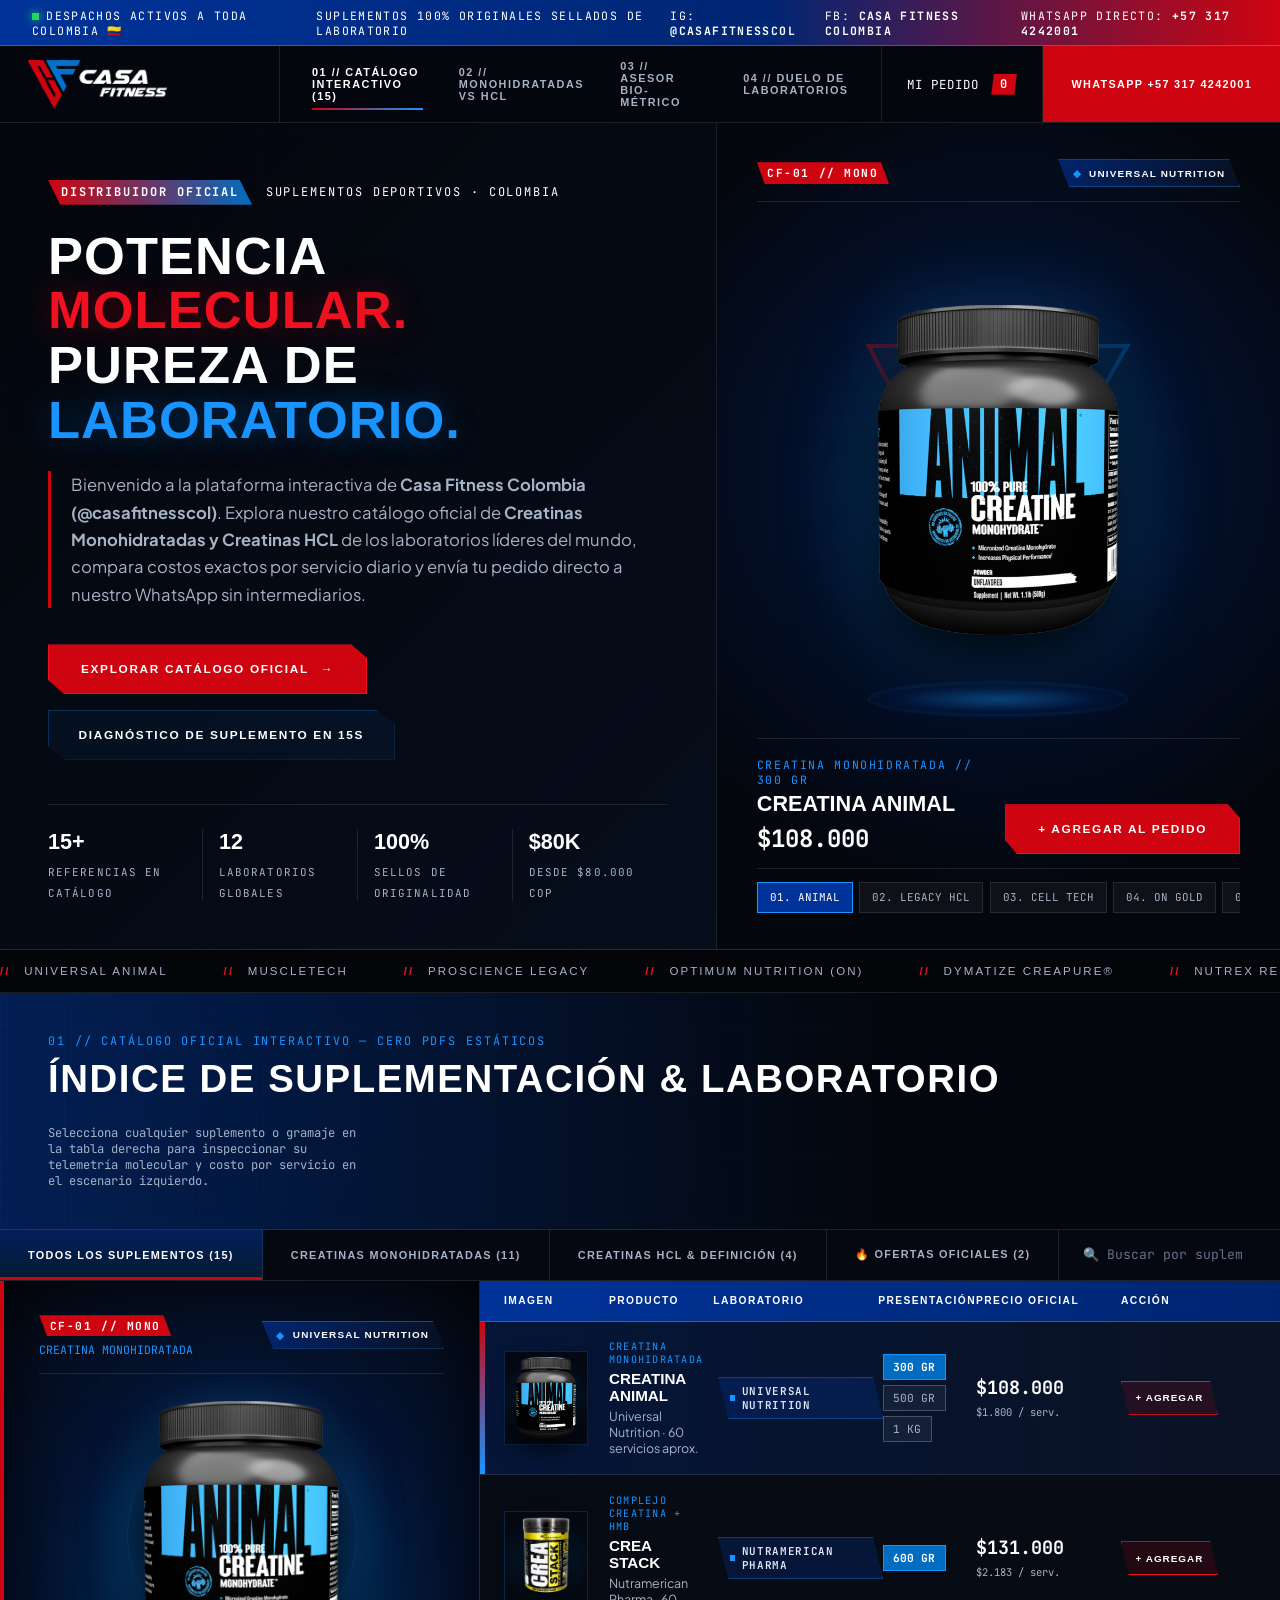
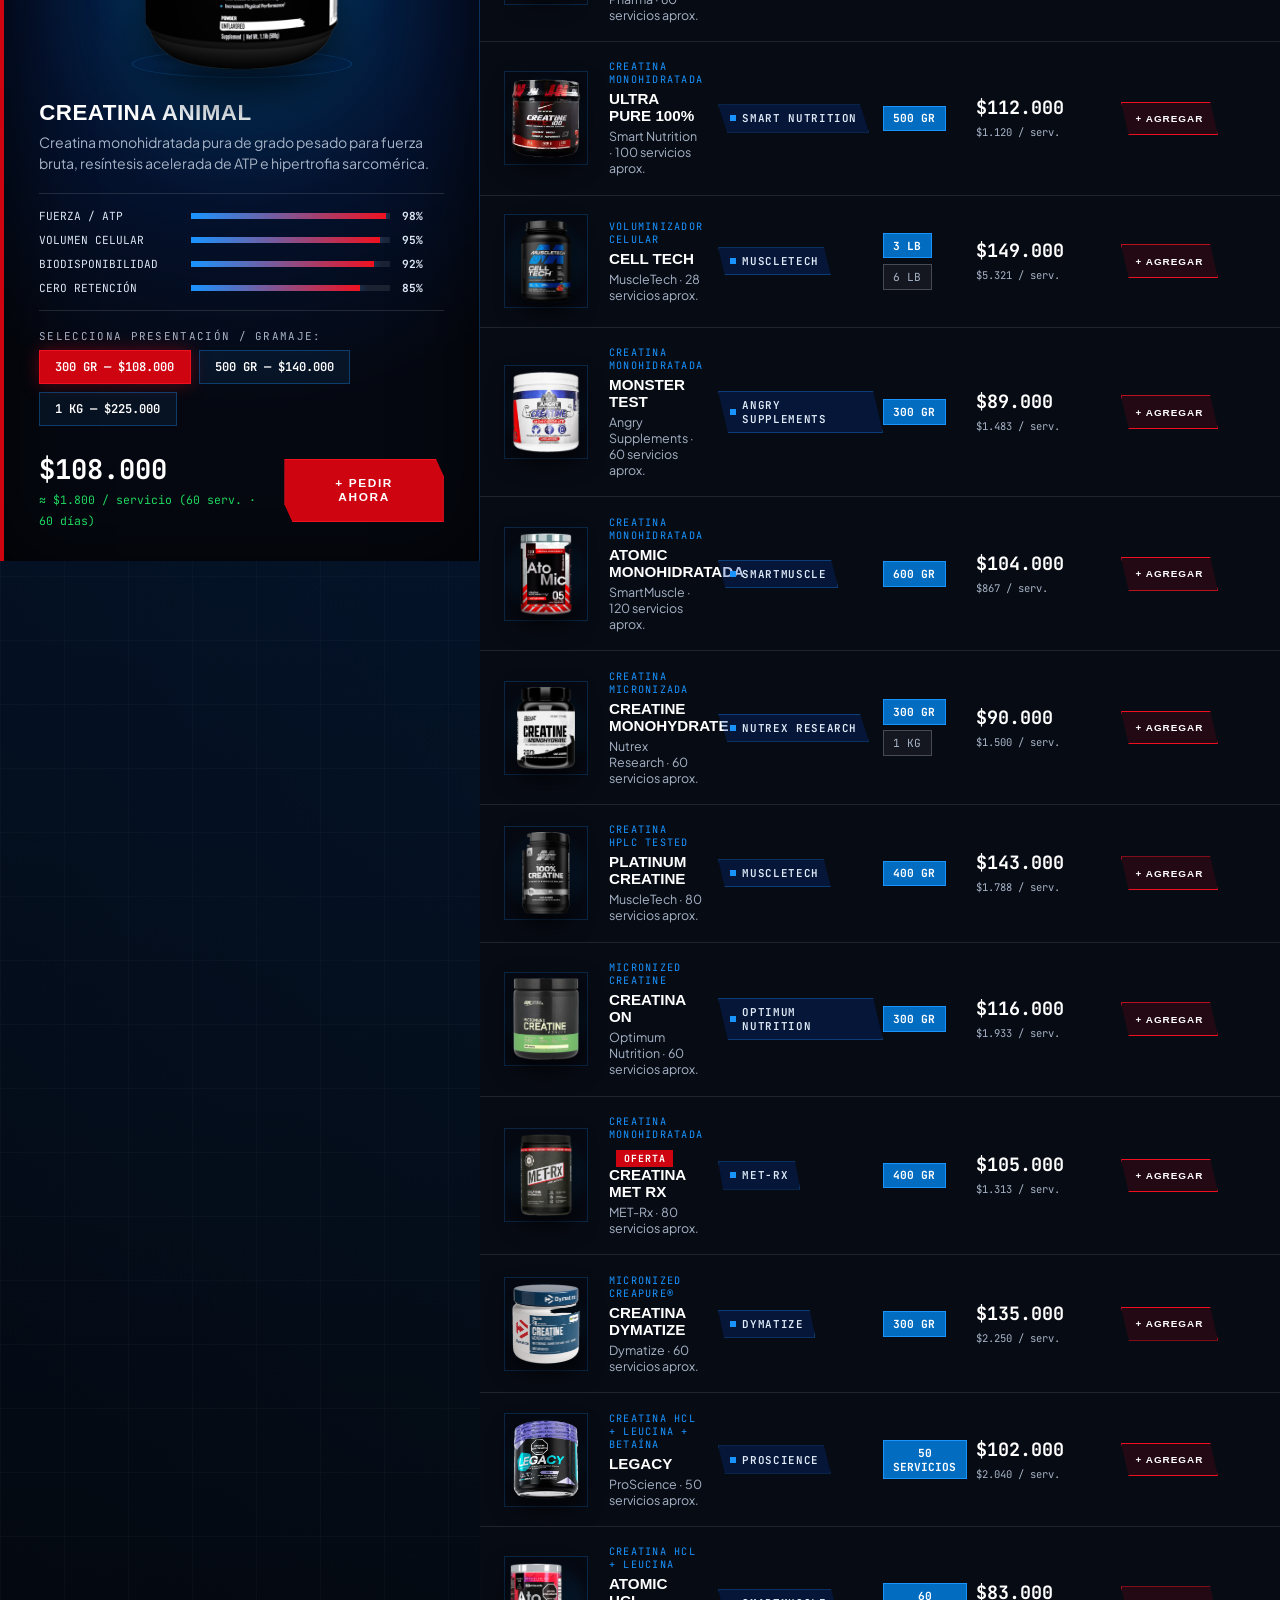
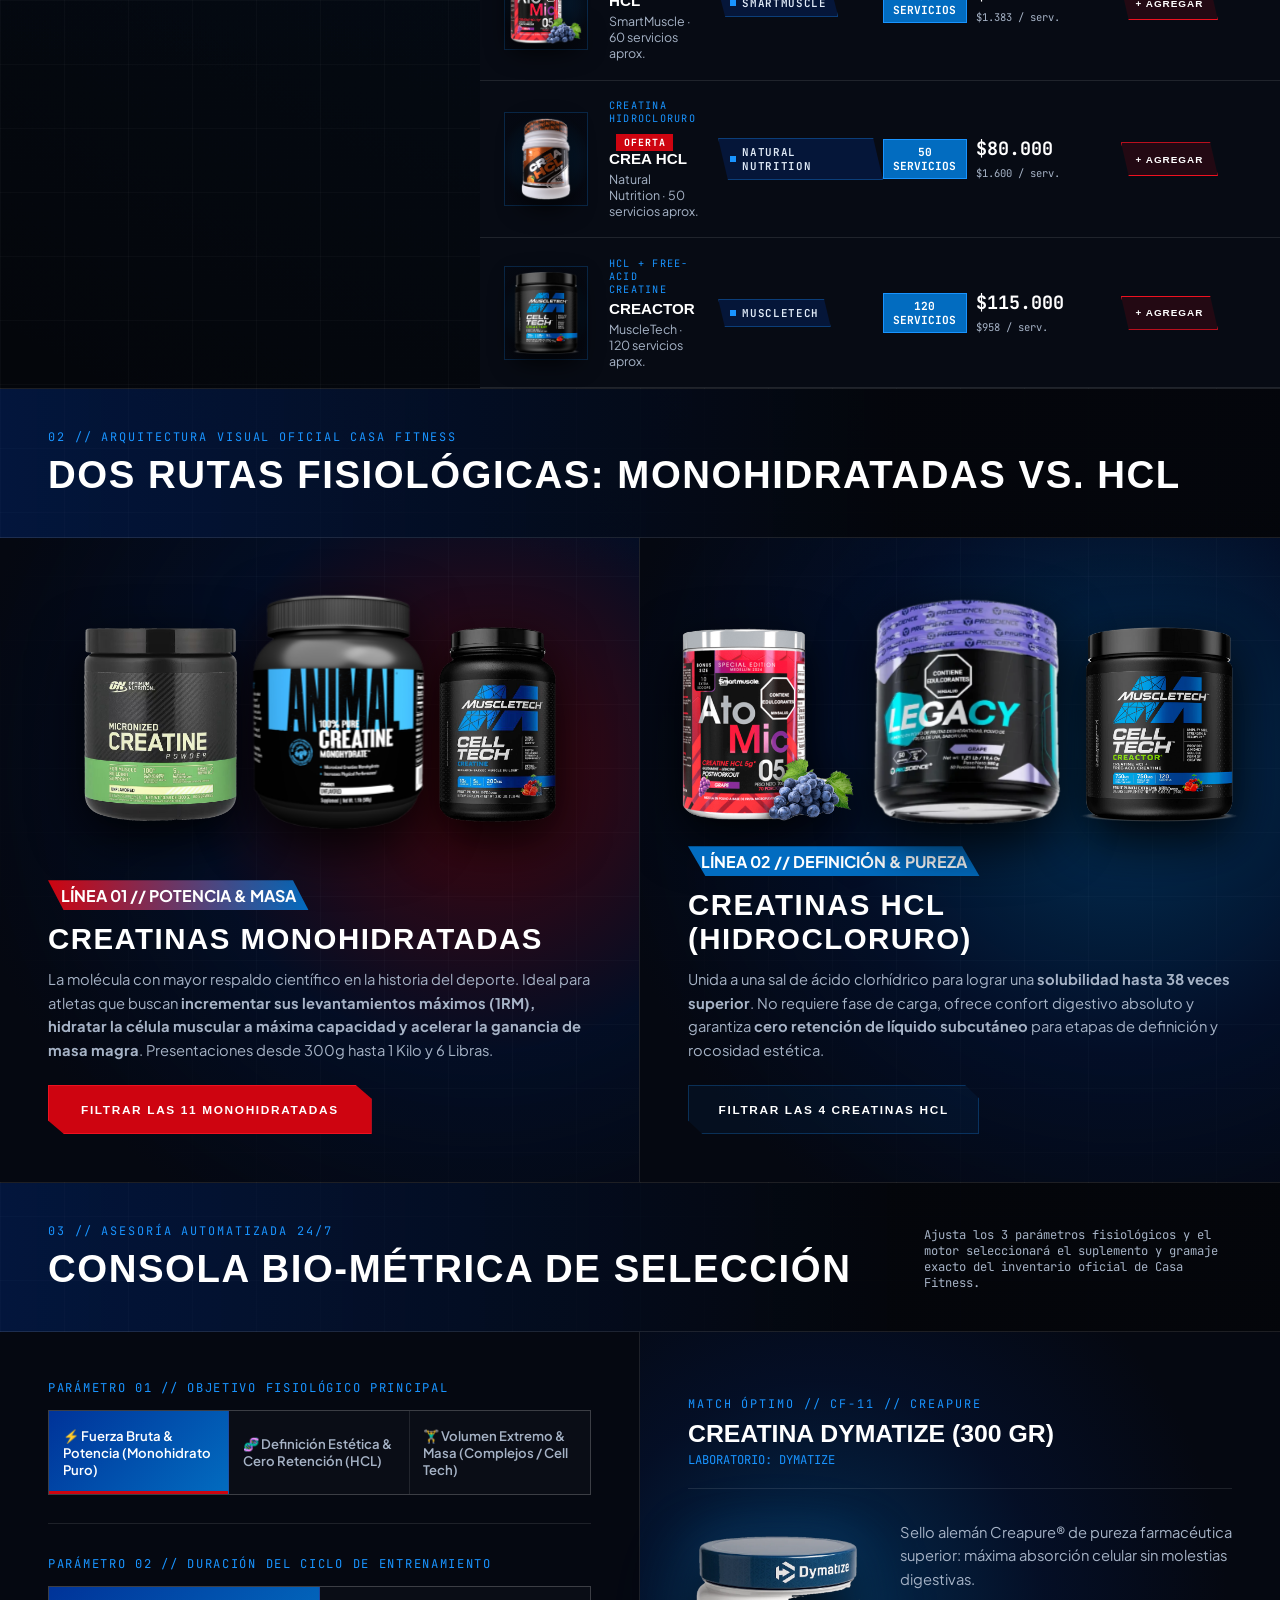
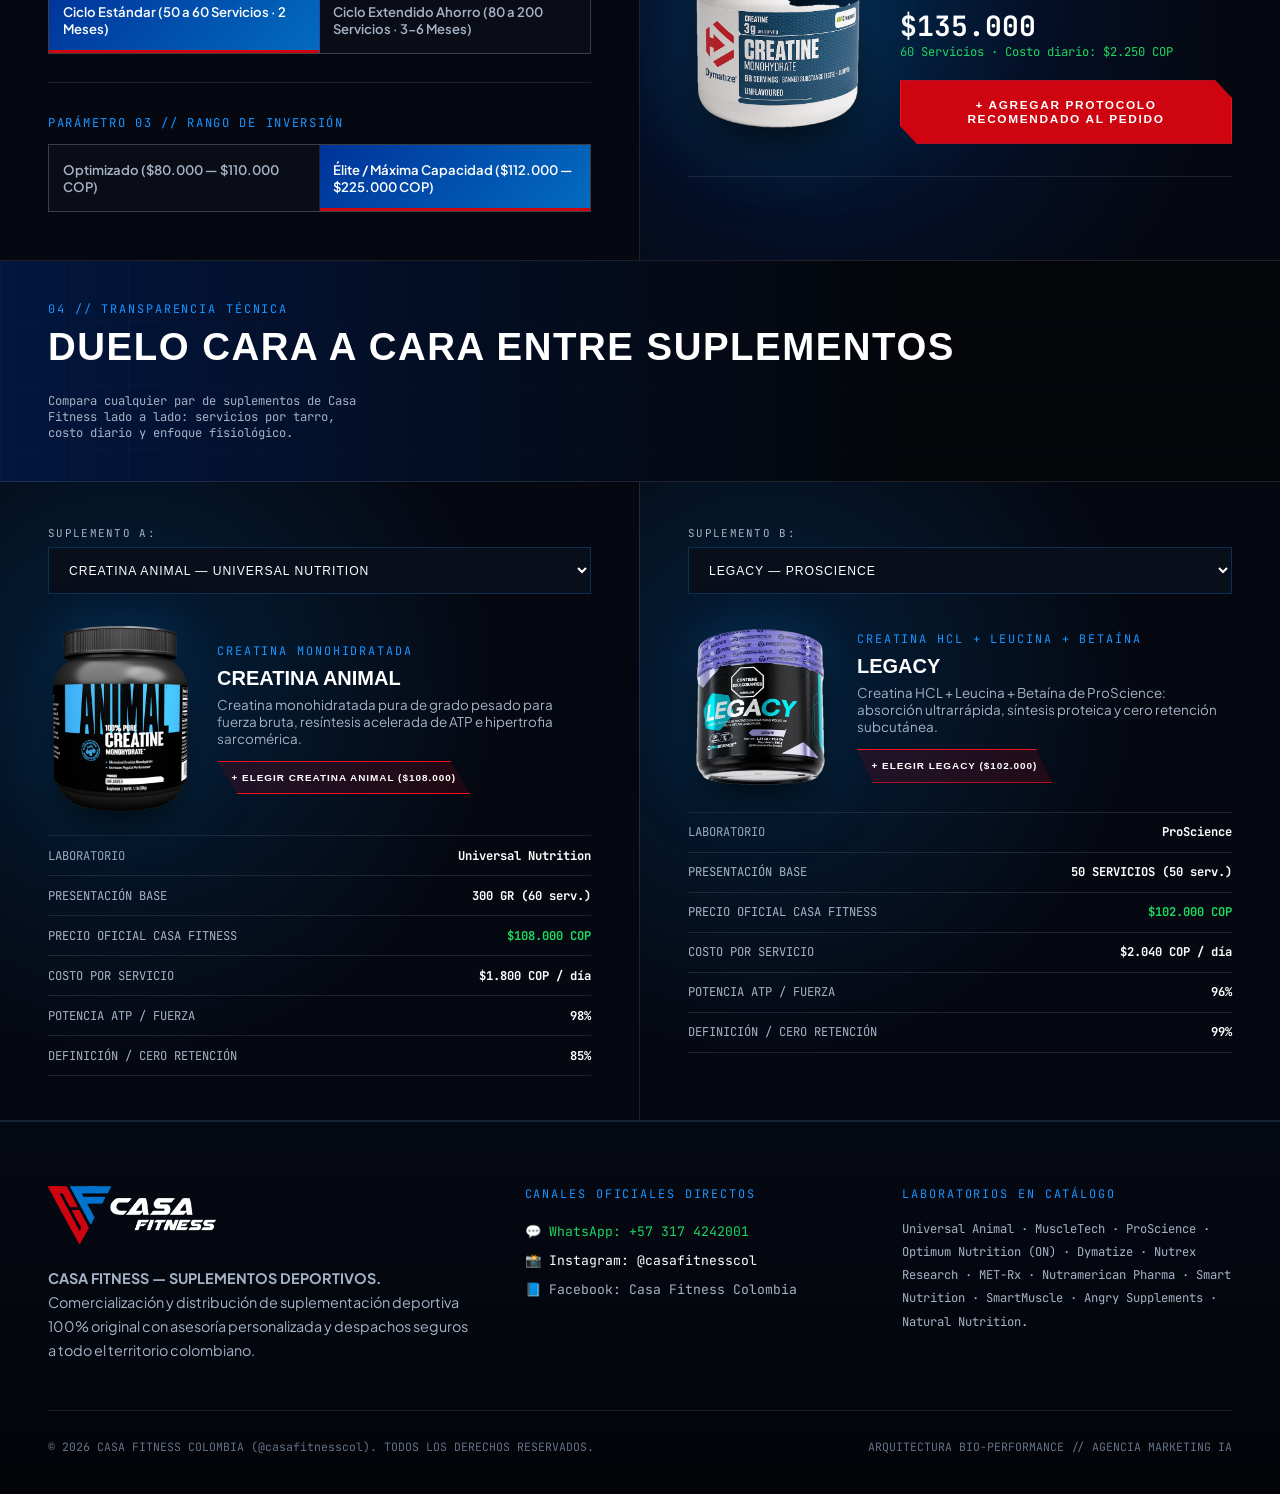
==== commit 2d2a293e: "fix(casafitness): eliminate mobile hero CSS grid track overflow on iOS Safari" ====
--- a/demos/casafitness/index.html
+++ b/demos/casafitness/index.html
@@ -50,10 +50,18 @@
         </button>
         <a href="https://wa.me/573174242001?text=Hola%20Casa%20Fitness%20Colombia%20(%40casafitnesscol)%2C%20quiero%20asesor%C3%ADa%20sobre%20suplementos%20deportivos."
            target="_blank" rel="noopener" class="cf-wa-direct-btn">
-          <span>WHATSAPP +57 317 4242001</span>
+          <span class="cf-wa-full-text">WHATSAPP +57 317 4242001</span>
+          <span class="cf-wa-short-text">WHATSAPP</span>
         </a>
       </div>
     </div>
+    <!-- Barra de navegación táctil de 4 columnas para Móvil y Tablet -->
+    <nav class="cf-mobile-subnav" aria-label="Navegación rápida móvil">
+      <a href="#catalogo-interactivo" class="cf-mob-nav-pill">01. Catálogo</a>
+      <a href="#lineas-moleculares" class="cf-mob-nav-pill">02. Mono/HCL</a>
+      <a href="#consola-diagnostico" class="cf-mob-nav-pill">03. Asesor</a>
+      <a href="#comparador-laboratorio" class="cf-mob-nav-pill">04. Comparar</a>
+    </nav>
   </header>
 
   <main>
@@ -231,7 +239,7 @@
       <!-- Escenario Split-Stage: Izquierda Fija (Mesa de Disección) + Derecha (Tabla Editorial Suiza) -->
       <div class="cf-split-showcase">
         <!-- MESA DE DISECCIÓN DEL PRODUCTO ACTIVO -->
-        <aside class="cf-dissection-stage" aria-live="polite">
+        <aside class="cf-dissection-stage" id="dissectionStagePanel" aria-live="polite">
           <div>
             <div class="cf-dissect-header">
               <div>
@@ -552,6 +560,16 @@
     </div>
   </footer>
 
+  <!-- Dock Inferior Táctico para Celulares (One-Thumb UX) -->
+  <div class="cf-mobile-bottom-dock">
+    <a href="#catalogo-interactivo" class="cf-dock-link">CATÁLOGO</a>
+    <a href="#consola-diagnostico" class="cf-dock-link">ASESOR 15s</a>
+    <button type="button" class="cf-dock-cart-btn" onclick="toggleCartDrawer(true)">
+      <span>PEDIDO WHATSAPP</span>
+      <span class="cf-cart-count" id="mobileDockCartCount">0</span>
+    </button>
+  </div>
+
   <script src="app.js"></script>
 </body>
 </html>
--- a/demos/casafitness/styles.css
+++ b/demos/casafitness/styles.css
@@ -1517,15 +1517,88 @@
 }
 
 /* ==========================================================================
-   11. RESPONSIVE DESIGN
+   11. ELEMENTOS MÓVILES & RESPONSIVE DESIGN (TABLET & CELULAR)
    ========================================================================== */
+.cf-wa-short-text {
+  display: none;
+}
+
+.cf-mobile-subnav {
+  display: none;
+  border-top: 1px solid var(--cf-line);
+  background: rgba(5, 9, 18, 0.98);
+  width: 100%;
+}
+
+.cf-mob-nav-pill {
+  display: flex;
+  align-items: center;
+  justify-content: center;
+  text-align: center;
+  padding: 0.68rem 0.25rem;
+  color: var(--cf-text-muted);
+  text-decoration: none;
+  font-family: var(--font-display);
+  font-size: 0.56rem;
+  font-weight: 700;
+  letter-spacing: 0.06em;
+  text-transform: uppercase;
+  border-right: 1px solid var(--cf-line);
+}
+
+.cf-mob-nav-pill:last-child {
+  border-right: none;
+}
+
+.cf-mob-nav-pill:active,
+.cf-mob-nav-pill:hover {
+  color: var(--cf-white);
+  background: rgba(2, 108, 192, 0.24);
+}
+
+.cf-mobile-bottom-dock {
+  display: none;
+}
+
+/* Regla Crítica Anti-Desbordamiento en CSS Grid (Evita corte en iOS Safari) */
+.cf-hero > *,
+.cf-split-showcase > *,
+.cf-hud-console > *,
+.cf-comparator-wrap > *,
+.cf-dual-monolith > *,
+.cf-ledger-row > *,
+.cf-stage-bottom-hud > * {
+  min-width: 0;
+  max-width: 100%;
+}
+
 @media (max-width: 1120px) {
+  .cf-header-grid {
+    grid-template-columns: 210px 1fr;
+  }
+  .cf-nav-cell {
+    display: none;
+  }
+  .cf-actions-cell {
+    justify-content: flex-end;
+  }
+  .cf-mobile-subnav {
+    display: grid;
+    grid-template-columns: repeat(4, 1fr);
+  }
+
   .cf-hero,
   .cf-split-showcase,
   .cf-hud-console,
   .cf-comparator-wrap,
   .cf-dual-monolith {
-    grid-template-columns: 1fr;
+    grid-template-columns: minmax(0, 1fr);
+    width: 100%;
+  }
+
+  .cf-hero-left {
+    border-right: none;
+    border-bottom: 1px solid var(--cf-line);
   }
 
   .cf-dissection-stage {
@@ -1533,56 +1606,300 @@
     top: 0;
     min-height: auto;
     border-right: none;
-    border-bottom: 1px solid var(--cf-line-blue);
-  }
-
-  .cf-ledger-head { display: none; }
+    border-bottom: 2px solid var(--cf-blue);
+    scroll-margin-top: 118px;
+  }
+
+  .cf-ledger-head {
+    display: none;
+  }
 
   .cf-ledger-row {
-    grid-template-columns: 88px 1fr;
-    gap: 0.85rem;
-    padding: 1.25rem;
-  }
-
-  .cf-row-lab-col,
-  .cf-row-variants,
-  .cf-row-price-col,
+    grid-template-columns: 92px 1fr auto;
+    gap: 0.65rem 1rem;
+    padding: 1.15rem 1.25rem;
+  }
+
+  .cf-row-jar-wrap {
+    grid-row: 1 / span 3;
+    width: 86px;
+    height: 102px;
+  }
+
+  .cf-row-prod-info {
+    grid-column: 2 / -1;
+    padding-right: 0;
+  }
+
+  .cf-row-lab-col {
+    grid-column: 2 / 3;
+  }
+
+  .cf-row-variants {
+    grid-column: 2 / -1;
+    padding-right: 0;
+  }
+
+  .cf-row-price-col {
+    grid-column: 2 / 3;
+  }
+
   .cf-row-action-col {
-    grid-column: 2;
+    grid-column: 3 / 4;
+    justify-self: end;
   }
 }
 
 @media (max-width: 768px) {
   .cf-top-telebar {
-    padding: 0.45rem 1rem;
+    padding: 0.42rem 0.9rem;
+    font-size: 0.6rem;
+    justify-content: center;
+    text-align: center;
+  }
+  .cf-top-telebar-left span:nth-child(2),
+  .cf-top-telebar-right {
+    display: none;
+  }
+
+  .cf-header-grid {
+    grid-template-columns: 152px 1fr;
+    min-height: 62px;
+  }
+  .cf-brand-cell {
+    padding: 0.5rem 0.85rem;
+  }
+  .cf-brand-logo {
+    height: 36px;
+  }
+  .cf-cart-trigger {
+    padding: 0 0.85rem;
+    font-size: 0.7rem;
+    gap: 0.45rem;
+  }
+  .cf-wa-full-text {
+    display: none;
+  }
+  .cf-wa-short-text {
+    display: inline;
+  }
+  .cf-wa-direct-btn {
+    padding: 0 0.95rem;
     font-size: 0.62rem;
   }
-  .cf-top-telebar-right { display: none; }
-  .cf-header-grid { grid-template-columns: 180px 1fr; }
-  .cf-nav-cell { display: none; }
+
   .cf-hero-left,
   .cf-hero-right,
   .cf-section-header,
+  .cf-dissection-stage,
+  .cf-monolith-pane,
   .cf-hud-controls,
   .cf-hud-output,
   .cf-comp-col,
   .cf-footer {
-    padding: 1.75rem 1.25rem;
-  }
+    padding: 1.5rem 1rem;
+    width: 100%;
+    max-width: 100vw;
+    overflow: hidden;
+  }
+
+  .cf-hero-kinetic-bg {
+    font-size: 3.2rem;
+    top: 18%;
+  }
+
+  .cf-eyebrow-strip {
+    display: flex;
+    flex-wrap: wrap;
+    gap: 0.45rem;
+    font-size: 0.62rem;
+    letter-spacing: 0.08em;
+    margin-bottom: 1rem;
+    max-width: 100%;
+  }
+
+  .cf-hero-title {
+    font-size: clamp(1.18rem, 5.1vw, 1.55rem);
+    line-height: 1.22;
+    letter-spacing: 0.01em;
+    margin-bottom: 1.15rem;
+    word-break: break-word;
+    overflow-wrap: anywhere;
+  }
+
+  .cf-hero-lead {
+    font-size: 0.9rem;
+    line-height: 1.55;
+    max-width: 100%;
+    padding-left: 0.85rem;
+    margin-bottom: 1.5rem;
+  }
+
+  .cf-hero-cta-row {
+    flex-direction: column;
+    gap: 0.75rem;
+    margin-bottom: 1.75rem;
+    width: 100%;
+  }
+  .cf-btn-primary,
+  .cf-btn-outline {
+    width: 100%;
+    max-width: 100%;
+    padding: 0.92rem 0.75rem;
+    font-size: 0.62rem;
+    letter-spacing: 0.07em;
+    white-space: normal;
+    justify-content: center;
+    text-align: center;
+  }
+
   .cf-hero-metrics {
     grid-template-columns: 1fr 1fr;
-    gap: 1rem;
-  }
-  .cf-filter-strip { grid-template-columns: 1fr 1fr; }
+    gap: 0.85rem;
+    padding-top: 1.15rem;
+  }
+  .cf-metric-item {
+    border-right: none;
+    padding-left: 0;
+  }
+  .cf-metric-val {
+    font-size: 1.15rem;
+  }
+
+  .cf-stage-top-hud {
+    flex-wrap: wrap;
+    gap: 0.45rem;
+  }
+  .cf-stage-pedestal {
+    min-height: 250px;
+  }
+  .cf-hero-jar-img {
+    height: 225px;
+  }
+  .cf-stage-bottom-hud {
+    grid-template-columns: 1fr;
+  }
+  .cf-stage-prod-name {
+    font-size: 1.1rem;
+  }
+  .cf-stage-selector-strip {
+    display: grid;
+    grid-template-columns: repeat(3, minmax(0, 1fr));
+    gap: 0.35rem;
+    overflow-x: visible;
+  }
+  .cf-stage-QuickBtn {
+    text-align: center;
+    padding: 0.45rem 0.2rem;
+    font-size: 0.6rem;
+    overflow: hidden;
+    text-overflow: ellipsis;
+  }
+
+  .cf-filter-strip {
+    grid-template-columns: 1fr 1fr;
+  }
+  .cf-filter-tab {
+    padding: 0.9rem 0.85rem;
+    font-size: 0.6rem;
+    border-bottom: 1px solid var(--cf-line);
+  }
   .cf-search-cell {
     grid-column: 1 / -1;
-    padding: 0.85rem 1.25rem;
-    border-top: 1px solid var(--cf-line);
-  }
-  .cf-hud-options { grid-template-columns: 1fr; }
-  .cf-hud-result-grid {
+    padding: 0.8rem 1rem;
+  }
+
+  .cf-dissect-visual {
+    height: 235px;
+  }
+  .cf-dissect-jar {
+    max-height: 215px;
+  }
+  .cf-tele-row {
+    grid-template-columns: 112px 1fr 38px;
+    font-size: 0.64rem;
+  }
+  .cf-dissect-price-bar {
+    flex-direction: column;
+    align-items: stretch;
+  }
+
+  .cf-cluster-showcase {
+    height: 175px;
+    gap: 0.65rem;
+  }
+  .cf-cluster-jar {
+    max-height: 140px;
+    max-width: 27vw;
+  }
+  .cf-cluster-jar.center-hero {
+    max-height: 165px;
+    max-width: 31vw;
+  }
+
+  .cf-hud-options {
+    grid-template-columns: 1fr !important;
+  }
+  .cf-hud-opt-btn {
+    border-right: none;
+    border-bottom: 1px solid var(--cf-line);
+  }
+  .cf-hud-result-grid,
+  .cf-comp-stage {
     grid-template-columns: 1fr;
     text-align: center;
   }
-  .cf-footer-grid { grid-template-columns: 1fr; }
-}
+
+  .cf-footer {
+    padding-bottom: 5.5rem;
+  }
+  .cf-footer-grid {
+    grid-template-columns: 1fr;
+    gap: 2rem;
+  }
+
+  /* Barra Inferior Fija para Celular (One-Thumb Dock) */
+  .cf-mobile-bottom-dock {
+    position: fixed;
+    bottom: 0;
+    left: 0;
+    right: 0;
+    height: 56px;
+    background: rgba(4, 7, 14, 0.96);
+    backdrop-filter: blur(14px);
+    -webkit-backdrop-filter: blur(14px);
+    border-top: 1px solid var(--cf-line-blue);
+    display: grid;
+    grid-template-columns: 1fr 1fr 1.45fr;
+    z-index: 80;
+    box-shadow: 0 -8px 28px rgba(0, 0, 0, 0.8);
+  }
+
+  .cf-dock-link {
+    display: flex;
+    align-items: center;
+    justify-content: center;
+    color: var(--cf-white);
+    text-decoration: none;
+    font-family: var(--font-display);
+    font-size: 0.58rem;
+    font-weight: 700;
+    letter-spacing: 0.08em;
+    border-right: 1px solid var(--cf-line);
+  }
+
+  .cf-dock-cart-btn {
+    background: linear-gradient(90deg, var(--cf-red) 0%, #a8020c 100%);
+    border: none;
+    color: var(--cf-white);
+    font-family: var(--font-display);
+    font-size: 0.6rem;
+    font-weight: 700;
+    letter-spacing: 0.08em;
+    display: flex;
+    align-items: center;
+    justify-content: center;
+    gap: 0.45rem;
+    cursor: pointer;
+  }
+}
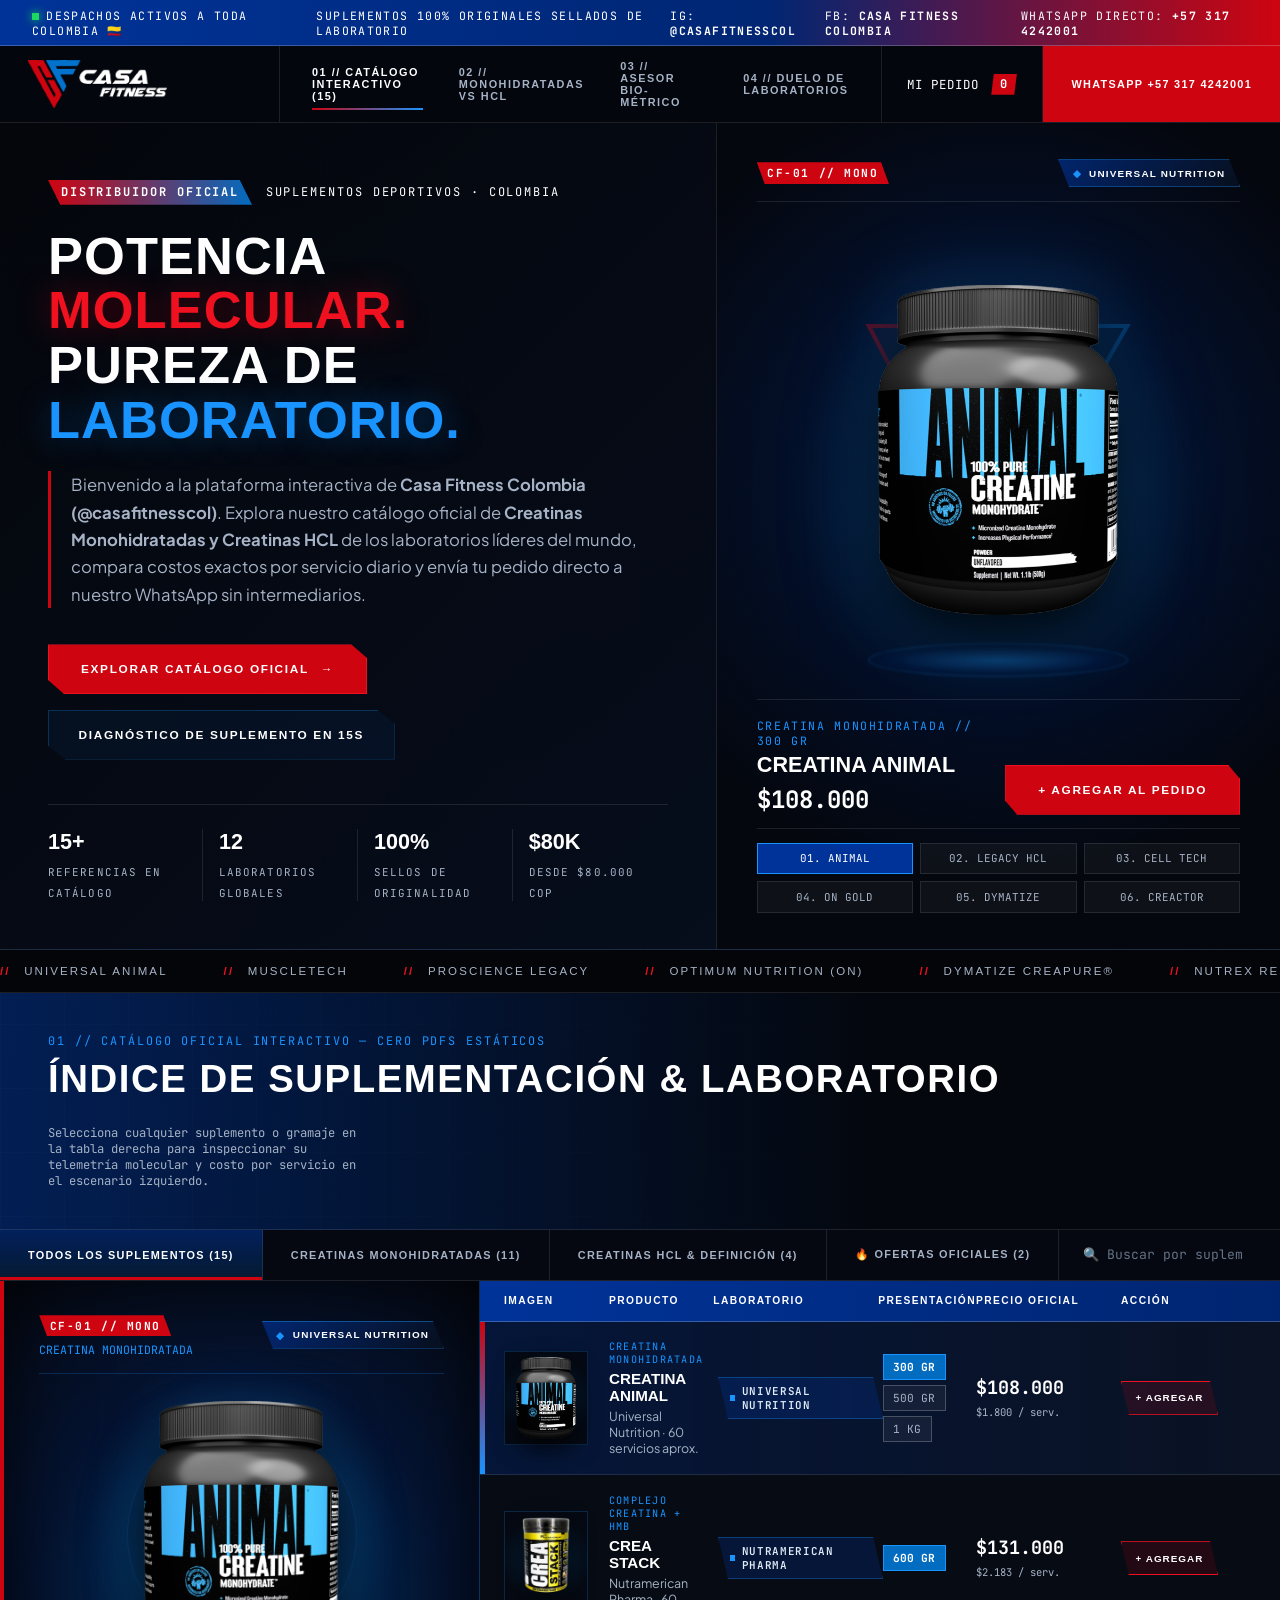
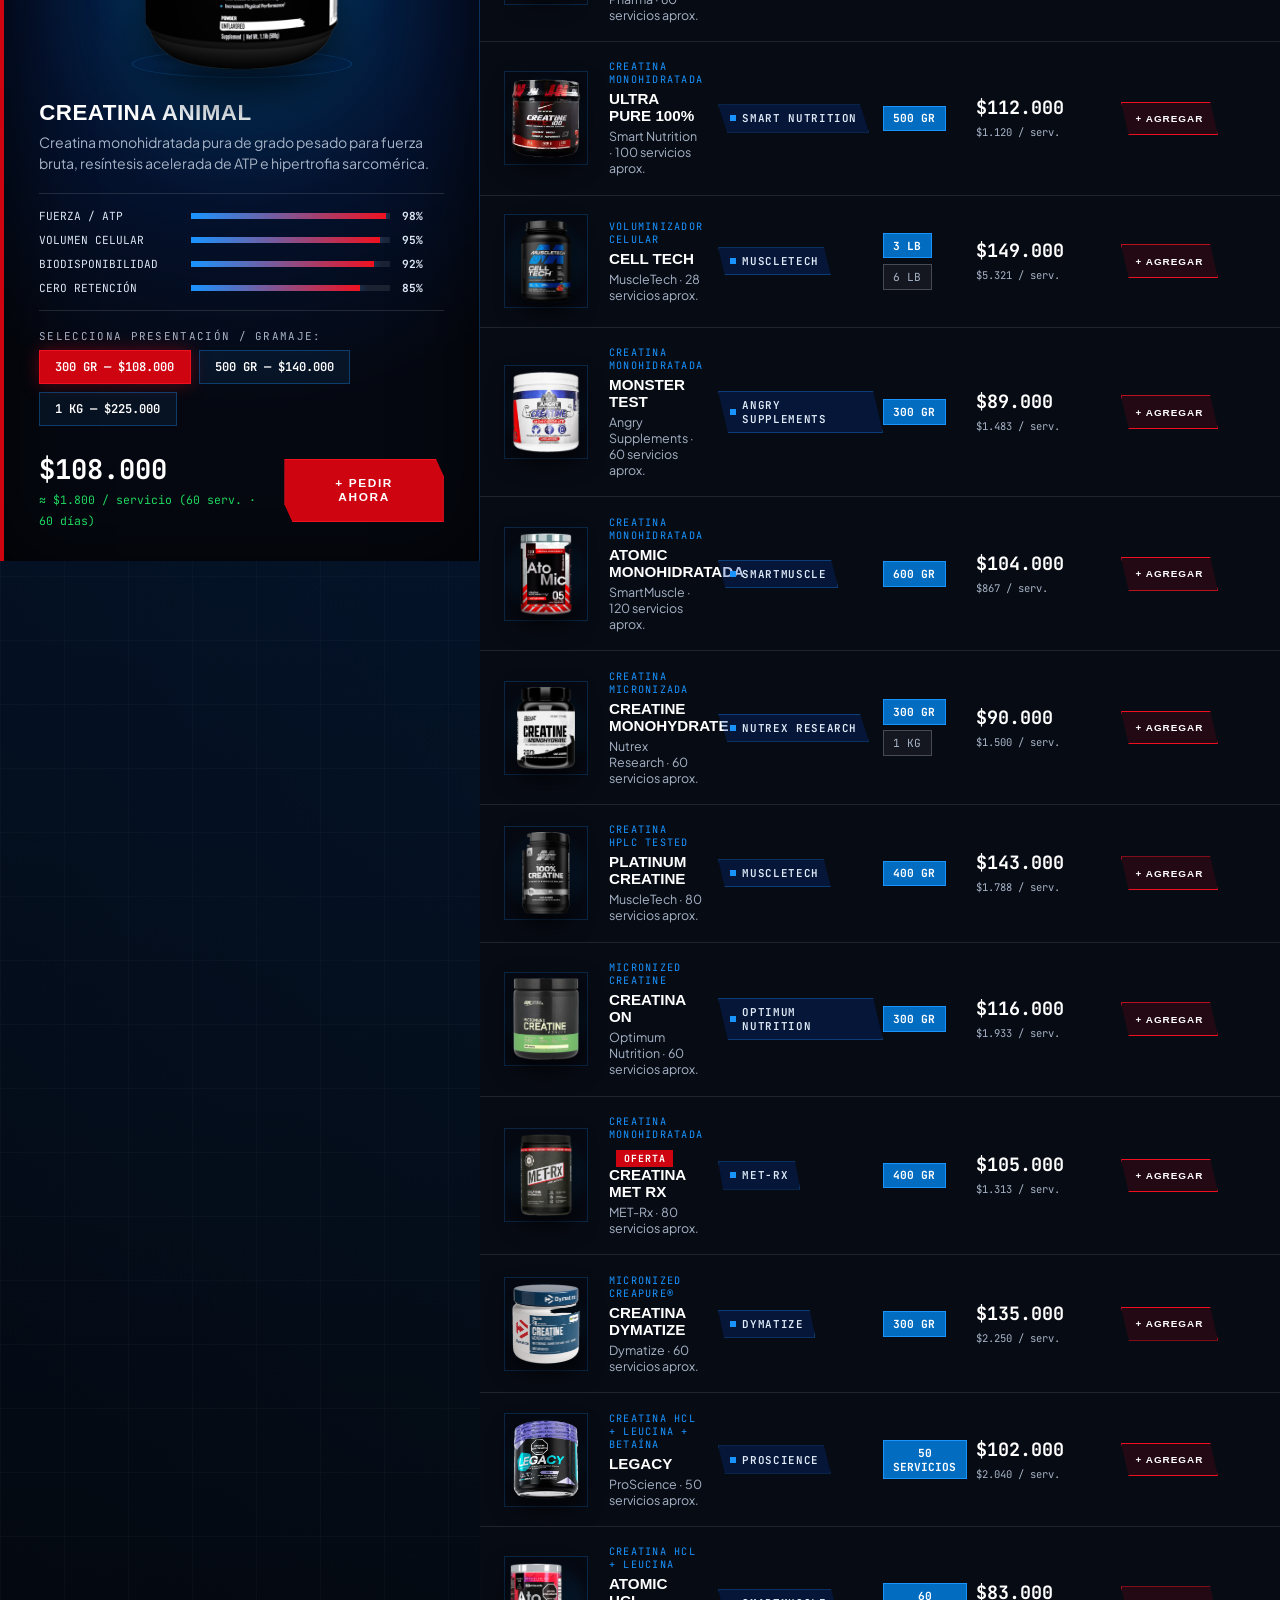
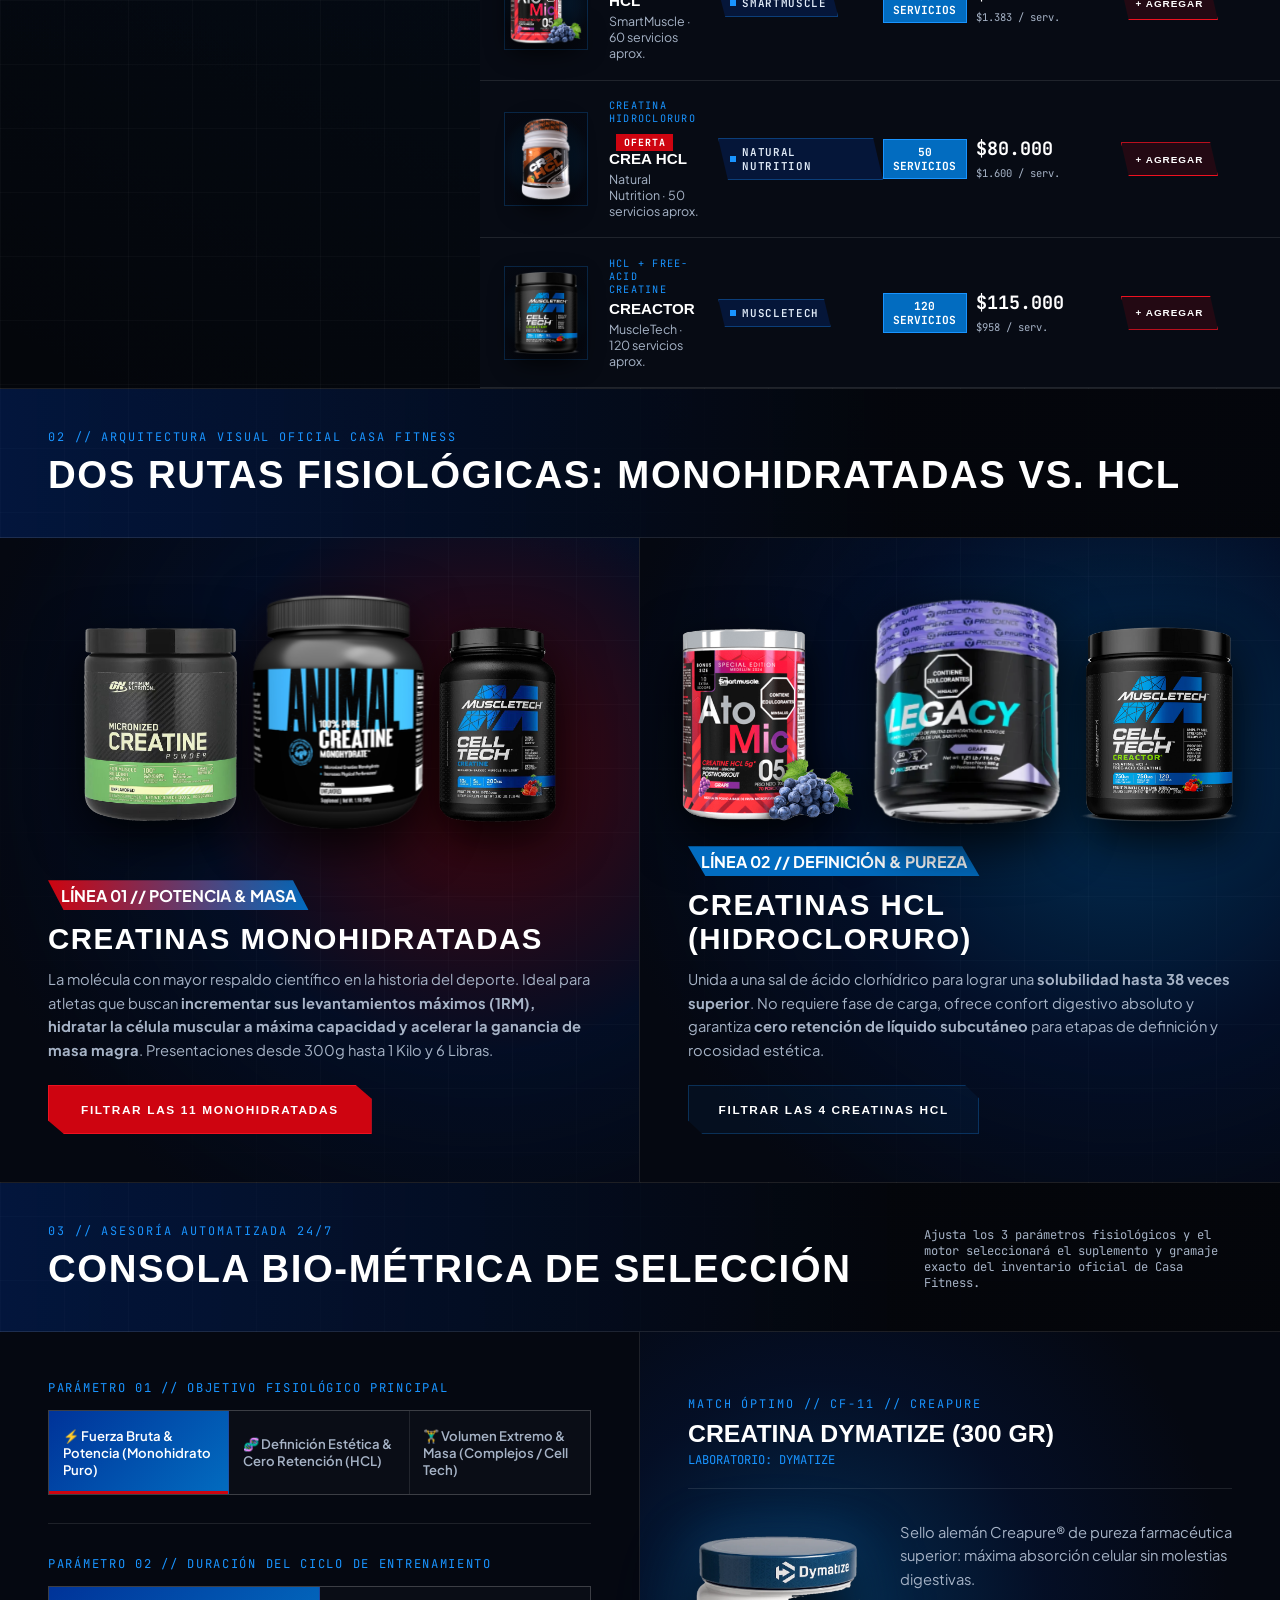
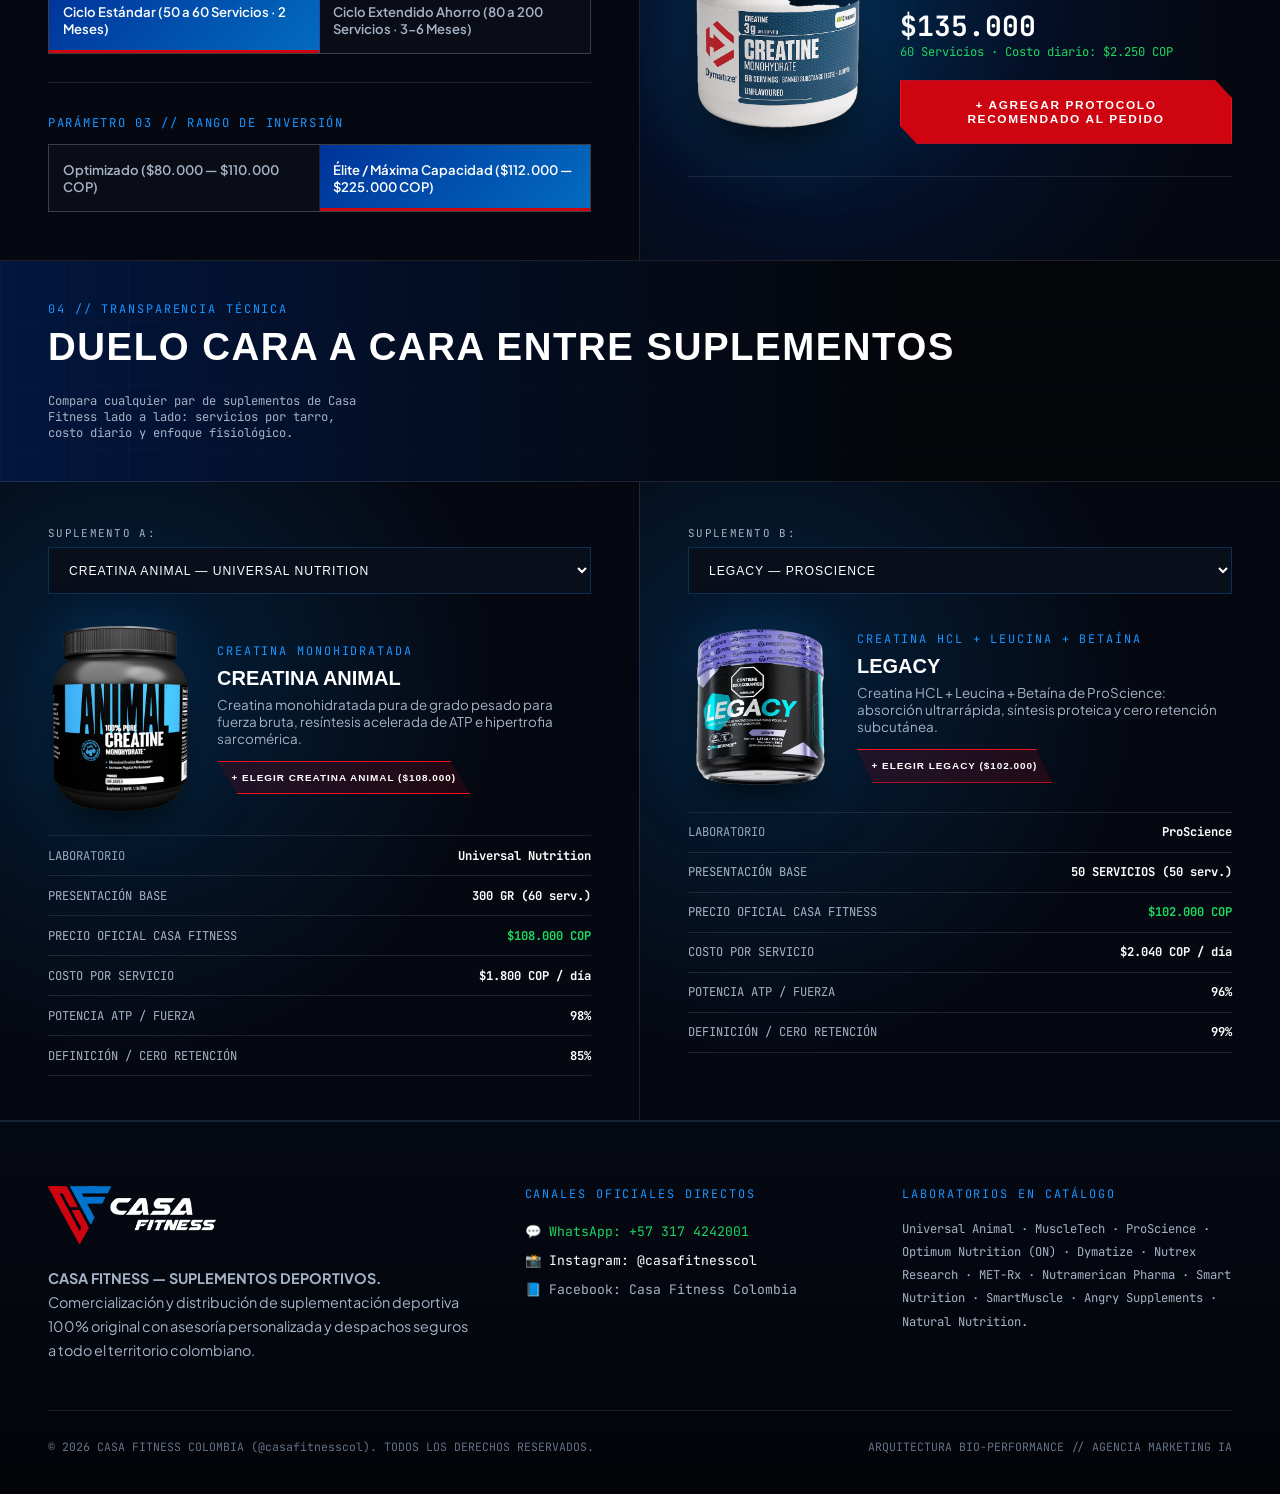
==== commit a5f2bb6e: "fix(casafitness): inline full CSS in index.html to bust iOS Safari cache and lock all hero elements " ====
--- a/demos/casafitness/index.html
+++ b/demos/casafitness/index.html
@@ -8,7 +8,1948 @@
   <link rel="preconnect" href="https://fonts.googleapis.com" />
   <link rel="preconnect" href="https://fonts.gstatic.com" crossorigin />
   <link href="https://fonts.googleapis.com/css2?family=JetBrains+Mono:wght@400;500;600;700&family=Plus+Jakarta+Sans:wght@400;500;600;700;800&family=Syncopate:wght@400;700&display=swap" rel="stylesheet" />
-  <link rel="stylesheet" href="styles.css" />
+  <style>
+/* ==========================================================================
+   CASA FITNESS COLOMBIA (@casafitnesscol) — STUDIO OBSIDIAN & ROYAL SAPPHIRE
+   Identidad Oficial:
+   - Crimson Red ("C"): #CE0410
+   - Electric Blue ("F"): #026CC0 / #0582E6
+   - Catalog Royal Blue Header: #003399
+   - Obsidian Studio Base: #04060B / #070B14 (100% Vector Clean, Zero Pixelated Textures)
+   - Tipografía Oficial: Syncopate + Plus Jakarta Sans + JetBrains Mono
+   ========================================================================== */
+
+:root {
+  --cf-red: #ce0410;
+  --cf-red-bright: #ef1120;
+  --cf-red-glow: rgba(206, 4, 16, 0.42);
+  --cf-blue: #026cc0;
+  --cf-blue-bright: #1994ff;
+  --cf-blue-glow: rgba(2, 108, 192, 0.48);
+  --cf-navy: #003399;
+  --cf-navy-deep: #001a52;
+  --cf-bg: #04060b;
+  --cf-bg-stage: #060a13;
+  --cf-bg-row: #070b14;
+  --cf-bg-row-hover: #0b1324;
+  --cf-white: #ffffff;
+  --cf-text-muted: #a6b3c6;
+  --cf-text-dim: #647287;
+  --cf-line: rgba(255, 255, 255, 0.10);
+  --cf-line-blue: rgba(25, 148, 255, 0.25);
+  --cf-line-strong: rgba(255, 255, 255, 0.22);
+  --cf-whatsapp: #1ed760;
+
+  --font-display: 'Syncopate', sans-serif;
+  --font-sans: 'Plus Jakarta Sans', -apple-system, BlinkMacSystemFont, sans-serif;
+  --font-mono: 'JetBrains Mono', monospace;
+}
+
+*, *::before, *::after {
+  box-sizing: border-box;
+  margin: 0;
+  padding: 0;
+}
+
+html {
+  scroll-behavior: smooth;
+  background-color: var(--cf-bg);
+  color: var(--cf-white);
+  font-family: var(--font-sans);
+  -webkit-font-smoothing: antialiased;
+  width: 100%;
+  max-width: 100%;
+  overflow-x: hidden;
+  overflow-x: clip;
+}
+
+body {
+  background-color: var(--cf-bg);
+  /* Micro-retícula técnica vectorial 100% limpia (Cero imágenes borrosas) */
+  background-image:
+    radial-gradient(circle at 18% 12%, rgba(0, 51, 153, 0.22) 0%, transparent 45%),
+    radial-gradient(circle at 85% 28%, rgba(2, 108, 192, 0.14) 0%, transparent 45%),
+    linear-gradient(rgba(255, 255, 255, 0.022) 1px, transparent 1px),
+    linear-gradient(90deg, rgba(255, 255, 255, 0.022) 1px, transparent 1px);
+  background-size: 100% 100%, 100% 100%, 64px 64px, 64px 64px;
+  width: 100%;
+  max-width: 100%;
+  overflow-x: hidden;
+  overflow-x: clip;
+  position: relative;
+}
+
+::selection {
+  background: var(--cf-red);
+  color: var(--cf-white);
+}
+
+/* ==========================================================================
+   1. BARRA SUPERIOR OFICIAL (#003399) + HEADER ARQUITECTÓNICO DE 1PX
+   ========================================================================== */
+.cf-top-telebar {
+  background: linear-gradient(90deg, var(--cf-navy) 0%, #002673 60%, var(--cf-red) 100%);
+  border-bottom: 1px solid var(--cf-line-strong);
+  font-family: var(--font-mono);
+  font-size: 0.72rem;
+  letter-spacing: 0.12em;
+  text-transform: uppercase;
+  padding: 0.48rem 2rem;
+  display: flex;
+  justify-content: space-between;
+  align-items: center;
+  position: relative;
+  z-index: 60;
+}
+
+.cf-top-telebar-left,
+.cf-top-telebar-right {
+  display: flex;
+  align-items: center;
+  gap: 1.5rem;
+}
+
+.cf-pulse-dot {
+  width: 7px;
+  height: 7px;
+  background: var(--cf-whatsapp);
+  display: inline-block;
+  margin-right: 0.45rem;
+  box-shadow: 0 0 10px var(--cf-whatsapp);
+  animation: cfPulse 1.8s infinite ease-in-out;
+}
+
+@keyframes cfPulse {
+  0%, 100% { opacity: 1; transform: scale(1); }
+  50% { opacity: 0.4; transform: scale(0.8); }
+}
+
+.cf-header {
+  position: sticky;
+  top: 0;
+  z-index: 55;
+  background: rgba(4, 6, 11, 0.92);
+  backdrop-filter: blur(18px);
+  -webkit-backdrop-filter: blur(18px);
+  border-bottom: 1px solid var(--cf-line);
+}
+
+.cf-header-grid {
+  display: grid;
+  grid-template-columns: 280px 1fr auto;
+  align-items: stretch;
+  min-height: 76px;
+}
+
+.cf-brand-cell {
+  display: flex;
+  align-items: center;
+  padding: 0.75rem 1.75rem;
+  border-right: 1px solid var(--cf-line);
+  text-decoration: none;
+}
+
+.cf-brand-logo {
+  height: 48px;
+  width: auto;
+  object-fit: contain;
+  transition: transform 0.25s ease;
+}
+
+.cf-brand-cell:hover .cf-brand-logo {
+  transform: scale(1.03);
+}
+
+.cf-nav-cell {
+  display: flex;
+  align-items: center;
+  padding: 0 2rem;
+  gap: 2.25rem;
+}
+
+.cf-nav-link {
+  color: var(--cf-text-muted);
+  text-decoration: none;
+  font-family: var(--font-display);
+  font-size: 0.68rem;
+  font-weight: 700;
+  letter-spacing: 0.14em;
+  text-transform: uppercase;
+  padding: 0.5rem 0;
+  position: relative;
+  transition: color 0.2s ease;
+}
+
+.cf-nav-link::after {
+  content: '';
+  position: absolute;
+  left: 0;
+  bottom: 0;
+  width: 0%;
+  height: 2px;
+  background: linear-gradient(90deg, var(--cf-red), var(--cf-blue-bright));
+  transition: width 0.25s ease;
+}
+
+.cf-nav-link:hover,
+.cf-nav-link.active {
+  color: var(--cf-white);
+}
+
+.cf-nav-link:hover::after,
+.cf-nav-link.active::after {
+  width: 100%;
+}
+
+.cf-actions-cell {
+  display: flex;
+  align-items: stretch;
+  border-left: 1px solid var(--cf-line);
+}
+
+.cf-cart-trigger {
+  background: transparent;
+  border: none;
+  border-right: 1px solid var(--cf-line);
+  color: var(--cf-white);
+  padding: 0 1.6rem;
+  font-family: var(--font-mono);
+  font-size: 0.78rem;
+  letter-spacing: 0.08em;
+  text-transform: uppercase;
+  cursor: pointer;
+  display: flex;
+  align-items: center;
+  gap: 0.75rem;
+  transition: background 0.2s ease;
+}
+
+.cf-cart-trigger:hover {
+  background: rgba(2, 108, 192, 0.18);
+}
+
+.cf-cart-count {
+  background: var(--cf-red);
+  color: var(--cf-white);
+  font-weight: 700;
+  padding: 0.15rem 0.55rem;
+  font-size: 0.75rem;
+  clip-path: polygon(10% 0, 100% 0, 90% 100%, 0% 100%);
+}
+
+.cf-wa-direct-btn {
+  background: var(--cf-red);
+  color: var(--cf-white);
+  text-decoration: none;
+  padding: 0 1.75rem;
+  display: flex;
+  align-items: center;
+  gap: 0.6rem;
+  font-family: var(--font-display);
+  font-size: 0.68rem;
+  font-weight: 700;
+  letter-spacing: 0.12em;
+  text-transform: uppercase;
+  transition: background 0.2s ease;
+}
+
+.cf-wa-direct-btn:hover {
+  background: var(--cf-blue);
+}
+
+/* ==========================================================================
+   2. HERO ESCULTÓRICO EN 3 CAPAS DE PROFUNDIDAD (STUDIO LIGHTING)
+   ========================================================================== */
+.cf-hero {
+  position: relative;
+  min-height: calc(100vh - 108px);
+  border-bottom: 1px solid var(--cf-line);
+  display: grid;
+  grid-template-columns: 1.12fr 0.88fr;
+  overflow: hidden;
+}
+
+.cf-hero-kinetic-bg {
+  position: absolute;
+  top: 50%;
+  left: -4%;
+  transform: translateY(-50%);
+  font-family: var(--font-display);
+  font-size: clamp(4.5rem, 11vw, 11.5rem);
+  font-weight: 700;
+  line-height: 0.86;
+  letter-spacing: -0.03em;
+  color: transparent;
+  -webkit-text-stroke: 1px rgba(25, 148, 255, 0.07);
+  white-space: nowrap;
+  user-select: none;
+  pointer-events: none;
+  z-index: 1;
+}
+
+.cf-hero-left {
+  position: relative;
+  z-index: 3;
+  padding: 3.5rem 3rem 3rem 3rem;
+  border-right: 1px solid var(--cf-line);
+  display: flex;
+  flex-direction: column;
+  justify-content: space-between;
+  background: linear-gradient(135deg, rgba(4, 6, 11, 0.96) 0%, rgba(7, 13, 25, 0.88) 100%);
+}
+
+.cf-eyebrow-strip {
+  display: inline-flex;
+  align-items: center;
+  gap: 0.85rem;
+  font-family: var(--font-mono);
+  font-size: 0.75rem;
+  letter-spacing: 0.16em;
+  text-transform: uppercase;
+  color: var(--cf-white);
+  margin-bottom: 1.5rem;
+}
+
+.cf-eyebrow-tag {
+  background: linear-gradient(90deg, var(--cf-red) 0%, var(--cf-blue) 100%);
+  color: var(--cf-white);
+  padding: 0.28rem 0.8rem;
+  font-weight: 700;
+  clip-path: polygon(0 0, 94% 0, 100% 100%, 6% 100%);
+}
+
+.cf-hero-title {
+  font-family: var(--font-display);
+  font-size: clamp(2.1rem, 4.1vw, 4.1rem);
+  font-weight: 700;
+  line-height: 1.04;
+  letter-spacing: 0.02em;
+  text-transform: uppercase;
+  margin-bottom: 1.5rem;
+}
+
+.cf-hero-title .cf-stroke-red {
+  color: var(--cf-red-bright);
+  text-shadow: 0 0 32px var(--cf-red-glow);
+}
+
+.cf-hero-title .cf-stroke-blue {
+  color: var(--cf-blue-bright);
+  text-shadow: 0 0 32px var(--cf-blue-glow);
+}
+
+.cf-hero-lead {
+  font-size: 1.04rem;
+  line-height: 1.65;
+  color: var(--cf-text-muted);
+  max-width: 58ch;
+  margin-bottom: 2.25rem;
+  border-left: 3px solid var(--cf-red);
+  padding-left: 1.25rem;
+}
+
+.cf-hero-cta-row {
+  display: flex;
+  flex-wrap: wrap;
+  gap: 1rem;
+  margin-bottom: 2.75rem;
+}
+
+.cf-btn-primary {
+  background: var(--cf-red);
+  color: var(--cf-white);
+  border: 1px solid var(--cf-red-bright);
+  padding: 1.05rem 2rem;
+  font-family: var(--font-display);
+  font-size: 0.74rem;
+  font-weight: 700;
+  letter-spacing: 0.14em;
+  text-transform: uppercase;
+  text-decoration: none;
+  cursor: pointer;
+  clip-path: polygon(0 0, 95% 0, 100% 28%, 100% 100%, 5% 100%, 0 72%);
+  transition: all 0.22s ease;
+  display: inline-flex;
+  align-items: center;
+  gap: 0.75rem;
+}
+
+.cf-btn-primary:hover {
+  background: var(--cf-blue);
+  border-color: var(--cf-blue-bright);
+  transform: translateY(-2px);
+  box-shadow: 0 10px 28px var(--cf-blue-glow);
+}
+
+.cf-btn-outline {
+  background: rgba(2, 108, 192, 0.08);
+  color: var(--cf-white);
+  border: 1px solid var(--cf-line-blue);
+  padding: 1.05rem 1.85rem;
+  font-family: var(--font-display);
+  font-size: 0.74rem;
+  font-weight: 700;
+  letter-spacing: 0.14em;
+  text-transform: uppercase;
+  text-decoration: none;
+  cursor: pointer;
+  clip-path: polygon(0 0, 95% 0, 100% 28%, 100% 100%, 5% 100%, 0 72%);
+  transition: all 0.22s ease;
+  display: inline-flex;
+  align-items: center;
+  gap: 0.75rem;
+}
+
+.cf-btn-outline:hover {
+  border-color: var(--cf-blue-bright);
+  background: rgba(2, 108, 192, 0.22);
+}
+
+.cf-hero-metrics {
+  display: grid;
+  grid-template-columns: repeat(4, 1fr);
+  border-top: 1px solid var(--cf-line);
+  padding-top: 1.5rem;
+}
+
+.cf-metric-item {
+  padding-right: 1rem;
+  border-right: 1px solid var(--cf-line);
+  padding-left: 1rem;
+}
+
+.cf-metric-item:first-child { padding-left: 0; }
+.cf-metric-item:last-child { border-right: none; }
+
+.cf-metric-val {
+  font-family: var(--font-display);
+  font-size: 1.35rem;
+  font-weight: 700;
+  color: var(--cf-white);
+  display: block;
+  margin-bottom: 0.25rem;
+}
+
+.cf-metric-lbl {
+  font-family: var(--font-mono);
+  font-size: 0.68rem;
+  text-transform: uppercase;
+  letter-spacing: 0.1em;
+  color: var(--cf-text-muted);
+}
+
+/* Escenario Derecho Hero: Estudio Fotográfico Obsidian + Halo Azul Cobalto Real */
+.cf-hero-right {
+  position: relative;
+  z-index: 3;
+  display: flex;
+  flex-direction: column;
+  justify-content: space-between;
+  padding: 2.25rem 2.5rem;
+  background:
+    radial-gradient(circle at 50% 44%, rgba(2, 108, 192, 0.42) 0%, rgba(0, 51, 153, 0.18) 38%, rgba(4, 7, 14, 0.98) 74%),
+    linear-gradient(180deg, #050914 0%, #03050a 100%);
+}
+
+.cf-stage-top-hud {
+  display: flex;
+  justify-content: space-between;
+  align-items: center;
+  border-bottom: 1px solid var(--cf-line);
+  padding-bottom: 0.9rem;
+  font-family: var(--font-mono);
+  font-size: 0.74rem;
+  letter-spacing: 0.1em;
+}
+
+.cf-code-pill {
+  background: var(--cf-red);
+  color: var(--cf-white);
+  font-family: var(--font-mono);
+  font-size: 0.7rem;
+  font-weight: 700;
+  letter-spacing: 0.14em;
+  padding: 0.24rem 0.65rem;
+  display: inline-block;
+  clip-path: polygon(0 0, 94% 0, 100% 100%, 6% 100%);
+}
+
+.cf-stage-pedestal {
+  position: relative;
+  flex: 1;
+  display: flex;
+  align-items: center;
+  justify-content: center;
+  min-height: 360px;
+  padding: 1.5rem 0;
+}
+
+/* Disco de piso de estudio (Reflejo limpio debajo del suplemento) */
+.cf-stage-pedestal::after {
+  content: '';
+  position: absolute;
+  bottom: 22px;
+  width: 260px;
+  height: 34px;
+  border-radius: 50%;
+  background: radial-gradient(ellipse at center, rgba(25, 148, 255, 0.42) 0%, rgba(0, 51, 153, 0.15) 55%, transparent 78%);
+  border: 1px solid rgba(25, 148, 255, 0.28);
+  filter: blur(1px);
+  z-index: 1;
+}
+
+.cf-stage-triangle {
+  position: absolute;
+  width: 310px;
+  height: 310px;
+  pointer-events: none;
+  opacity: 0.42;
+  filter: drop-shadow(0 0 24px rgba(2, 108, 192, 0.5));
+  z-index: 1;
+}
+
+.cf-hero-jar-img {
+  position: relative;
+  z-index: 3;
+  height: 330px;
+  max-width: 88%;
+  width: auto;
+  object-fit: contain;
+  filter:
+    drop-shadow(0 26px 32px rgba(0, 0, 0, 0.92))
+    drop-shadow(0 0 32px rgba(25, 148, 255, 0.28));
+  animation: cfFloatJar 4.5s ease-in-out infinite;
+  transition: transform 0.35s cubic-bezier(0.22, 1, 0.36, 1), opacity 0.25s ease;
+}
+
+@keyframes cfFloatJar {
+  0%, 100% { transform: translateY(0px); }
+  50% { transform: translateY(-10px); }
+}
+
+.cf-stage-bottom-hud {
+  border-top: 1px solid var(--cf-line);
+  padding-top: 1.15rem;
+  display: grid;
+  grid-template-columns: 1fr auto;
+  gap: 1rem;
+  align-items: end;
+}
+
+.cf-stage-prod-cat {
+  font-family: var(--font-mono);
+  font-size: 0.72rem;
+  color: var(--cf-blue-bright);
+  text-transform: uppercase;
+  letter-spacing: 0.14em;
+  display: block;
+  margin-bottom: 0.25rem;
+}
+
+.cf-stage-prod-name {
+  font-family: var(--font-display);
+  font-size: 1.35rem;
+  font-weight: 700;
+  text-transform: uppercase;
+  margin-bottom: 0.35rem;
+}
+
+.cf-stage-prod-price {
+  font-family: var(--font-mono);
+  font-size: 1.5rem;
+  font-weight: 700;
+  color: var(--cf-white);
+}
+
+.cf-stage-selector-strip {
+  display: grid;
+  grid-template-columns: repeat(3, minmax(0, 1fr));
+  gap: 0.45rem;
+  margin-top: 0.85rem;
+  border-top: 1px solid var(--cf-line);
+  padding-top: 0.85rem;
+  width: 100%;
+}
+
+.cf-stage-QuickBtn {
+  background: rgba(255, 255, 255, 0.04);
+  border: 1px solid var(--cf-line);
+  color: var(--cf-text-muted);
+  font-family: var(--font-mono);
+  font-size: 0.68rem;
+  padding: 0.48rem 0.4rem;
+  cursor: pointer;
+  text-transform: uppercase;
+  white-space: nowrap;
+  overflow: hidden;
+  text-overflow: ellipsis;
+  text-align: center;
+  transition: all 0.2s ease;
+}
+
+.cf-stage-QuickBtn.active,
+.cf-stage-QuickBtn:hover {
+  background: var(--cf-navy);
+  border-color: var(--cf-blue-bright);
+  color: var(--cf-white);
+}
+
+/* ==========================================================================
+   3. MARQUESINA CINÉTICA DE LABORATORIOS OFICIALES
+   ========================================================================== */
+.cf-marquee-bar {
+  background: #030509;
+  border-bottom: 1px solid var(--cf-line);
+  overflow: hidden;
+  padding: 0.95rem 0;
+}
+
+.cf-marquee-track {
+  display: flex;
+  width: max-content;
+  gap: 3.5rem;
+  animation: cfMarquee 32s linear infinite;
+  align-items: center;
+}
+
+.cf-marquee-item {
+  display: inline-flex;
+  align-items: center;
+  gap: 0.85rem;
+  font-family: var(--font-display);
+  font-size: 0.72rem;
+  letter-spacing: 0.18em;
+  color: var(--cf-text-muted);
+  text-transform: uppercase;
+}
+
+.cf-marquee-slash {
+  color: var(--cf-red-bright);
+  font-weight: 700;
+}
+
+@keyframes cfMarquee {
+  0% { transform: translateX(0); }
+  100% { transform: translateX(-50%); }
+}
+
+/* ==========================================================================
+   4. VITRINA ESCULTÓRICA SPLIT-STAGE (FONDO OBSIDIAN + SPOTLIGHT AZUL REAL)
+   ========================================================================== */
+.cf-section-header {
+  border-bottom: 1px solid var(--cf-line);
+  background: linear-gradient(90deg, rgba(0, 51, 153, 0.35) 0%, rgba(4, 6, 11, 0.96) 70%);
+  padding: 2.5rem 3rem;
+  display: flex;
+  justify-content: space-between;
+  align-items: flex-end;
+  flex-wrap: wrap;
+  gap: 1.5rem;
+}
+
+.cf-sec-kicker {
+  font-family: var(--font-mono);
+  font-size: 0.74rem;
+  letter-spacing: 0.16em;
+  text-transform: uppercase;
+  color: var(--cf-blue-bright);
+  display: block;
+  margin-bottom: 0.5rem;
+}
+
+.cf-sec-title {
+  font-family: var(--font-display);
+  font-size: clamp(1.55rem, 3vw, 2.55rem);
+  font-weight: 700;
+  letter-spacing: 0.04em;
+  text-transform: uppercase;
+}
+
+.cf-filter-strip {
+  display: grid;
+  grid-template-columns: repeat(4, auto) 1fr;
+  border-bottom: 1px solid var(--cf-line);
+  background: #050811;
+}
+
+.cf-filter-tab {
+  background: transparent;
+  border: none;
+  border-right: 1px solid var(--cf-line);
+  color: var(--cf-text-muted);
+  font-family: var(--font-display);
+  font-size: 0.68rem;
+  font-weight: 700;
+  letter-spacing: 0.12em;
+  text-transform: uppercase;
+  padding: 1.15rem 1.75rem;
+  cursor: pointer;
+  transition: all 0.2s ease;
+  text-align: left;
+}
+
+.cf-filter-tab:hover {
+  color: var(--cf-white);
+  background: rgba(25, 148, 255, 0.06);
+}
+
+.cf-filter-tab.active {
+  color: var(--cf-white);
+  background: linear-gradient(180deg, rgba(0, 51, 153, 0.55) 0%, rgba(2, 108, 192, 0.18) 100%);
+  box-shadow: inset 0 -3px 0 var(--cf-red);
+}
+
+.cf-search-cell {
+  display: flex;
+  align-items: center;
+  padding: 0 1.5rem;
+}
+
+.cf-search-input {
+  width: 100%;
+  background: transparent;
+  border: none;
+  color: var(--cf-white);
+  font-family: var(--font-mono);
+  font-size: 0.82rem;
+  outline: none;
+}
+
+.cf-search-input::placeholder {
+  color: var(--cf-text-dim);
+}
+
+/* Split-Stage Container */
+.cf-split-showcase {
+  display: grid;
+  grid-template-columns: 480px 1fr;
+  border-bottom: 1px solid var(--cf-line);
+  align-items: start;
+}
+
+/* NUEVO ESCENARIO DE DISECCIÓN: OBSIDIAN STUDIO BLACK + ROYAL SAPPHIRE SPOTLIGHT */
+.cf-dissection-stage {
+  position: sticky;
+  top: 76px;
+  border-right: 1px solid var(--cf-line-blue);
+  border-left: 4px solid var(--cf-red);
+  min-height: calc(100vh - 76px);
+  padding: 2rem 2.2rem;
+  display: flex;
+  flex-direction: column;
+  justify-content: space-between;
+  /* Fondo de estudio fotográfico 100% limpio (Cero textura marrón/pixelada) */
+  background:
+    radial-gradient(circle at 50% 36%, rgba(2, 108, 192, 0.46) 0%, rgba(0, 51, 153, 0.22) 34%, rgba(5, 8, 16, 0.98) 68%),
+    linear-gradient(180deg, #060b16 0%, #04060c 100%);
+  box-shadow: inset 0 0 80px rgba(0, 0, 0, 0.75);
+}
+
+.cf-dissect-header {
+  display: flex;
+  justify-content: space-between;
+  align-items: center;
+  border-bottom: 1px solid rgba(25, 148, 255, 0.22);
+  padding-bottom: 1rem;
+  gap: 0.75rem;
+}
+
+.cf-dissect-code {
+  background: var(--cf-red);
+  color: var(--cf-white);
+  font-family: var(--font-mono);
+  font-size: 0.7rem;
+  font-weight: 700;
+  letter-spacing: 0.14em;
+  padding: 0.22rem 0.65rem;
+  display: inline-block;
+  margin-bottom: 0.35rem;
+  clip-path: polygon(0 0, 94% 0, 100% 100%, 6% 100%);
+}
+
+/* Sello de Laboratorio Vectorial HD (Reemplaza las miniaturas borrosas del PDF) */
+.cf-lab-insignia {
+  background: linear-gradient(135deg, rgba(0, 51, 153, 0.65) 0%, rgba(8, 15, 30, 0.95) 100%);
+  border: 1px solid rgba(25, 148, 255, 0.45);
+  color: var(--cf-white);
+  padding: 0.42rem 0.85rem;
+  font-family: var(--font-display);
+  font-size: 0.62rem;
+  font-weight: 700;
+  letter-spacing: 0.12em;
+  text-transform: uppercase;
+  display: inline-flex;
+  align-items: center;
+  gap: 0.45rem;
+  clip-path: polygon(0 0, 94% 0, 100% 100%, 6% 100%);
+  box-shadow: 0 4px 16px rgba(0, 0, 0, 0.5);
+}
+
+.cf-lab-insignia::before {
+  content: '◆';
+  color: var(--cf-blue-bright);
+  font-size: 0.65rem;
+}
+
+/* Pedestal de Estudio Fotográfico del Producto Activo */
+.cf-dissect-visual {
+  position: relative;
+  height: 295px;
+  display: flex;
+  align-items: center;
+  justify-content: center;
+  margin: 0.85rem 0 1.1rem;
+}
+
+/* Anillo de estudio luminoso detrás del tarro */
+.cf-dissect-visual::before {
+  content: '';
+  position: absolute;
+  width: 230px;
+  height: 230px;
+  border-radius: 50%;
+  border: 1px solid rgba(25, 148, 255, 0.22);
+  box-shadow:
+    0 0 50px rgba(2, 108, 192, 0.35),
+    inset 0 0 35px rgba(2, 108, 192, 0.22);
+  pointer-events: none;
+  z-index: 1;
+}
+
+/* Plataforma elíptica de reflejo debajo del tarro */
+.cf-dissect-visual::after {
+  content: '';
+  position: absolute;
+  bottom: 4px;
+  width: 220px;
+  height: 28px;
+  border-radius: 50%;
+  background: radial-gradient(ellipse at center, rgba(25, 148, 255, 0.45) 0%, rgba(0, 51, 153, 0.16) 58%, transparent 80%);
+  border: 1px solid rgba(25, 148, 255, 0.32);
+  z-index: 1;
+}
+
+.cf-dissect-bg-word {
+  position: absolute;
+  font-family: var(--font-display);
+  font-size: 3.2rem;
+  font-weight: 700;
+  color: transparent;
+  -webkit-text-stroke: 1px rgba(255, 255, 255, 0.07);
+  text-transform: uppercase;
+  pointer-events: none;
+  text-align: center;
+  line-height: 0.9;
+  z-index: 0;
+}
+
+.cf-dissect-jar {
+  position: relative;
+  z-index: 2;
+  max-height: 268px;
+  max-width: 86%;
+  width: auto;
+  object-fit: contain;
+  filter:
+    drop-shadow(0 22px 26px rgba(0, 0, 0, 0.92))
+    drop-shadow(0 0 22px rgba(25, 148, 255, 0.24));
+  transition: transform 0.3s cubic-bezier(0.22, 1, 0.36, 1);
+}
+
+.cf-dissect-title {
+  font-family: var(--font-display);
+  font-size: 1.4rem;
+  font-weight: 700;
+  text-transform: uppercase;
+  margin-bottom: 0.35rem;
+  letter-spacing: 0.02em;
+}
+
+.cf-dissect-subtitle {
+  font-size: 0.88rem;
+  color: var(--cf-text-muted);
+  line-height: 1.55;
+  margin-bottom: 1.1rem;
+}
+
+/* Barras de Telemetría Bio-Métrica */
+.cf-telemetry-bars {
+  border-top: 1px solid rgba(255, 255, 255, 0.12);
+  border-bottom: 1px solid rgba(255, 255, 255, 0.12);
+  padding: 0.95rem 0;
+  margin-bottom: 1.1rem;
+  display: flex;
+  flex-direction: column;
+  gap: 0.62rem;
+}
+
+.cf-tele-row {
+  display: grid;
+  grid-template-columns: 140px 1fr 42px;
+  align-items: center;
+  gap: 0.75rem;
+  font-family: var(--font-mono);
+  font-size: 0.7rem;
+  text-transform: uppercase;
+  color: #dce5f2;
+}
+
+.cf-tele-track {
+  height: 6px;
+  background: rgba(255, 255, 255, 0.09);
+  position: relative;
+  overflow: hidden;
+}
+
+.cf-tele-fill {
+  height: 100%;
+  background: linear-gradient(90deg, var(--cf-blue-bright) 0%, var(--cf-red-bright) 100%);
+  box-shadow: 0 0 10px rgba(25, 148, 255, 0.5);
+  transition: width 0.35s ease;
+}
+
+.cf-variant-selector-label {
+  font-family: var(--font-mono);
+  font-size: 0.68rem;
+  letter-spacing: 0.12em;
+  color: var(--cf-text-muted);
+  text-transform: uppercase;
+  display: block;
+  margin-bottom: 0.45rem;
+}
+
+.cf-variant-pills {
+  display: flex;
+  gap: 0.5rem;
+  flex-wrap: wrap;
+  margin-bottom: 1.15rem;
+}
+
+.cf-variant-btn {
+  background: rgba(25, 148, 255, 0.08);
+  border: 1px solid rgba(25, 148, 255, 0.32);
+  color: var(--cf-white);
+  font-family: var(--font-mono);
+  font-size: 0.76rem;
+  font-weight: 600;
+  padding: 0.5rem 0.95rem;
+  cursor: pointer;
+  transition: all 0.18s ease;
+}
+
+.cf-variant-btn.active {
+  background: var(--cf-red);
+  border-color: var(--cf-red-bright);
+  box-shadow: 0 0 18px var(--cf-red-glow);
+}
+
+.cf-dissect-price-bar {
+  display: flex;
+  justify-content: space-between;
+  align-items: center;
+  gap: 1rem;
+  padding-top: 0.45rem;
+}
+
+.cf-dissect-price-main {
+  font-family: var(--font-mono);
+  font-size: 1.7rem;
+  font-weight: 700;
+  color: var(--cf-white);
+  display: block;
+}
+
+.cf-dissect-cost-per-day {
+  font-family: var(--font-mono);
+  font-size: 0.72rem;
+  color: var(--cf-whatsapp);
+}
+
+/* ==========================================================================
+   5. LISTA EDITORIAL SUIZA DE 1PX (CON MINIATURAS DE ESTUDIO HD)
+   ========================================================================== */
+.cf-swiss-ledger {
+  width: 100%;
+  background: var(--cf-bg-row);
+}
+
+.cf-ledger-head {
+  display: grid;
+  grid-template-columns: 105px 1.35fr 165px 1.15fr 145px 135px;
+  background: linear-gradient(90deg, var(--cf-navy) 0%, #002570 100%);
+  border-bottom: 1px solid var(--cf-line-strong);
+  padding: 0.9rem 1.5rem;
+  font-family: var(--font-display);
+  font-size: 0.64rem;
+  font-weight: 700;
+  letter-spacing: 0.14em;
+  text-transform: uppercase;
+  color: var(--cf-white);
+  align-items: center;
+}
+
+.cf-ledger-row {
+  display: grid;
+  grid-template-columns: 105px 1.35fr 165px 1.15fr 145px 135px;
+  align-items: center;
+  padding: 1.15rem 1.5rem;
+  border-bottom: 1px solid var(--cf-line);
+  background: var(--cf-bg-row);
+  transition: background 0.2s ease;
+  cursor: pointer;
+  position: relative;
+}
+
+.cf-ledger-row::before {
+  content: '';
+  position: absolute;
+  left: 0;
+  top: 0;
+  bottom: 0;
+  width: 0px;
+  background: linear-gradient(180deg, var(--cf-red), var(--cf-blue-bright));
+  transition: width 0.2s ease;
+}
+
+.cf-ledger-row:hover,
+.cf-ledger-row.active {
+  background: linear-gradient(90deg, rgba(0, 51, 153, 0.28) 0%, rgba(11, 19, 36, 0.95) 100%);
+}
+
+.cf-ledger-row:hover::before,
+.cf-ledger-row.active::before {
+  width: 5px;
+}
+
+/* Pedestal miniatura de estudio para cada tarro en la fila */
+.cf-row-jar-wrap {
+  width: 84px;
+  height: 94px;
+  display: flex;
+  align-items: center;
+  justify-content: center;
+  background: radial-gradient(circle at 50% 50%, rgba(2, 108, 192, 0.34) 0%, rgba(5, 9, 18, 0.92) 74%);
+  border: 1px solid rgba(25, 148, 255, 0.22);
+  padding: 6px;
+}
+
+.cf-row-jar-img {
+  max-width: 72px;
+  max-height: 82px;
+  width: auto;
+  height: auto;
+  object-fit: contain;
+  filter: drop-shadow(0 8px 12px rgba(0, 0, 0, 0.85));
+  transition: transform 0.25s ease;
+}
+
+.cf-ledger-row:hover .cf-row-jar-img {
+  transform: scale(1.1) translateY(-2px);
+}
+
+.cf-row-prod-info {
+  padding-right: 1rem;
+}
+
+.cf-row-cat-badge {
+  font-family: var(--font-mono);
+  font-size: 0.64rem;
+  letter-spacing: 0.12em;
+  text-transform: uppercase;
+  color: var(--cf-blue-bright);
+  display: inline-block;
+  margin-bottom: 0.25rem;
+}
+
+.cf-row-offer-tag {
+  background: var(--cf-red);
+  color: var(--cf-white);
+  font-family: var(--font-mono);
+  font-size: 0.62rem;
+  font-weight: 700;
+  padding: 0.14rem 0.48rem;
+  margin-left: 0.45rem;
+  letter-spacing: 0.1em;
+}
+
+.cf-row-prod-title {
+  font-family: var(--font-display);
+  font-size: 0.95rem;
+  font-weight: 700;
+  text-transform: uppercase;
+  color: var(--cf-white);
+  margin-bottom: 0.25rem;
+}
+
+.cf-row-prod-benefit {
+  font-size: 0.78rem;
+  color: var(--cf-text-muted);
+}
+
+/* Badge Vectorial Nítido de Laboratorio en cada fila */
+.cf-row-lab-badge {
+  display: inline-flex;
+  align-items: center;
+  gap: 0.4rem;
+  background: rgba(0, 51, 153, 0.28);
+  border: 1px solid rgba(25, 148, 255, 0.32);
+  color: #e2ecf8;
+  font-family: var(--font-mono);
+  font-size: 0.68rem;
+  font-weight: 600;
+  letter-spacing: 0.06em;
+  text-transform: uppercase;
+  padding: 0.38rem 0.68rem;
+  clip-path: polygon(0 0, 94% 0, 100% 100%, 6% 100%);
+}
+
+.cf-row-lab-badge::before {
+  content: '';
+  width: 6px;
+  height: 6px;
+  background: var(--cf-blue-bright);
+  display: inline-block;
+}
+
+.cf-row-variants {
+  display: flex;
+  flex-wrap: wrap;
+  gap: 0.35rem;
+  padding-right: 0.75rem;
+}
+
+.cf-row-var-chip {
+  background: rgba(255, 255, 255, 0.05);
+  border: 1px solid var(--cf-line-strong);
+  color: var(--cf-text-muted);
+  font-family: var(--font-mono);
+  font-size: 0.7rem;
+  padding: 0.3rem 0.58rem;
+  cursor: pointer;
+  transition: all 0.15s ease;
+}
+
+.cf-row-var-chip.active,
+.cf-row-var-chip:hover {
+  background: var(--cf-blue);
+  border-color: var(--cf-blue-bright);
+  color: var(--cf-white);
+  font-weight: 700;
+}
+
+.cf-row-price-col {
+  font-family: var(--font-mono);
+}
+
+.cf-row-price-val {
+  font-size: 1.15rem;
+  font-weight: 700;
+  color: var(--cf-white);
+  display: block;
+}
+
+.cf-row-serv-cost {
+  font-size: 0.66rem;
+  color: var(--cf-text-muted);
+}
+
+.cf-row-add-btn {
+  background: rgba(206, 4, 16, 0.14);
+  border: 1px solid var(--cf-red-bright);
+  color: var(--cf-white);
+  font-family: var(--font-display);
+  font-size: 0.62rem;
+  font-weight: 700;
+  letter-spacing: 0.1em;
+  padding: 0.65rem 0.85rem;
+  text-transform: uppercase;
+  cursor: pointer;
+  transition: all 0.2s ease;
+  clip-path: polygon(0 0, 92% 0, 100% 100%, 8% 100%);
+}
+
+.cf-row-add-btn:hover {
+  background: var(--cf-red);
+  box-shadow: 0 0 16px var(--cf-red-glow);
+}
+
+/* ==========================================================================
+   6. ESCENARIOS DE LÍNEA (CLUSTERS HD DE SUPLEMENTOS REALES, CERO FOTOS BORROSAS)
+   ========================================================================== */
+.cf-dual-monolith {
+  display: grid;
+  grid-template-columns: 1fr 1fr;
+  border-bottom: 1px solid var(--cf-line);
+}
+
+.cf-monolith-pane {
+  position: relative;
+  min-height: 460px;
+  padding: 3rem;
+  display: flex;
+  flex-direction: column;
+  justify-content: space-between;
+  border-right: 1px solid var(--cf-line);
+  overflow: hidden;
+}
+
+.cf-monolith-pane.mono-stage {
+  background:
+    radial-gradient(circle at 75% 36%, rgba(206, 4, 16, 0.34) 0%, rgba(0, 51, 153, 0.18) 45%, #050811 82%);
+}
+
+.cf-monolith-pane.hcl-stage {
+  border-right: none;
+  background:
+    radial-gradient(circle at 75% 36%, rgba(2, 108, 192, 0.42) 0%, rgba(0, 51, 153, 0.20) 45%, #050811 82%);
+}
+
+.cf-cluster-showcase {
+  display: flex;
+  align-items: flex-end;
+  justify-content: center;
+  gap: 1.25rem;
+  height: 220px;
+  margin: 1rem 0 1.5rem;
+  position: relative;
+}
+
+.cf-cluster-jar {
+  max-height: 195px;
+  width: auto;
+  object-fit: contain;
+  filter: drop-shadow(0 18px 26px rgba(0, 0, 0, 0.9));
+  transition: transform 0.3s ease;
+}
+
+.cf-cluster-jar.center-hero {
+  max-height: 220px;
+  z-index: 2;
+  transform: scale(1.06);
+}
+
+.cf-monolith-pane:hover .cf-cluster-jar.center-hero {
+  transform: scale(1.12) translateY(-5px);
+}
+
+.cf-monolith-title {
+  font-family: var(--font-display);
+  font-size: clamp(1.4rem, 2.3vw, 2.05rem);
+  font-weight: 700;
+  letter-spacing: 0.05em;
+  text-transform: uppercase;
+  margin-bottom: 0.75rem;
+}
+
+/* ==========================================================================
+   7. CONSOLA BIO-MÉTRICA HUD: RECOMENDADOR DE PROTOCOLO EN TIEMPO REAL
+   ========================================================================== */
+.cf-hud-console {
+  display: grid;
+  grid-template-columns: 1fr 1fr;
+  border-bottom: 1px solid var(--cf-line);
+  background: #050811;
+}
+
+.cf-hud-controls {
+  padding: 3rem;
+  border-right: 1px solid var(--cf-line);
+}
+
+.cf-hud-step {
+  margin-bottom: 2rem;
+  padding-bottom: 1.75rem;
+  border-bottom: 1px solid var(--cf-line);
+}
+
+.cf-hud-step:last-child {
+  border-bottom: none;
+  margin-bottom: 0;
+  padding-bottom: 0;
+}
+
+.cf-hud-step-title {
+  font-family: var(--font-mono);
+  font-size: 0.76rem;
+  letter-spacing: 0.14em;
+  text-transform: uppercase;
+  color: var(--cf-blue-bright);
+  margin-bottom: 0.85rem;
+  display: block;
+}
+
+.cf-hud-options {
+  display: grid;
+  grid-template-columns: repeat(3, 1fr);
+  border: 1px solid var(--cf-line-strong);
+}
+
+.cf-hud-opt-btn {
+  background: rgba(255, 255, 255, 0.02);
+  border: none;
+  border-right: 1px solid var(--cf-line);
+  color: var(--cf-text-muted);
+  padding: 1rem 0.85rem;
+  font-family: var(--font-sans);
+  font-size: 0.82rem;
+  font-weight: 600;
+  text-align: left;
+  cursor: pointer;
+  transition: all 0.2s ease;
+}
+
+.cf-hud-opt-btn:last-child { border-right: none; }
+
+.cf-hud-opt-btn.active {
+  background: linear-gradient(135deg, var(--cf-navy) 0%, var(--cf-blue) 100%);
+  color: var(--cf-white);
+  box-shadow: inset 0 -3px 0 var(--cf-red);
+}
+
+.cf-hud-output {
+  padding: 3rem;
+  display: flex;
+  flex-direction: column;
+  justify-content: center;
+  background:
+    radial-gradient(circle at 28% 52%, rgba(2, 108, 192, 0.36) 0%, rgba(0, 51, 153, 0.15) 42%, #050811 76%);
+}
+
+.cf-hud-result-grid {
+  display: grid;
+  grid-template-columns: 180px 1fr;
+  gap: 2rem;
+  align-items: center;
+  border-top: 1px solid var(--cf-line);
+  border-bottom: 1px solid var(--cf-line);
+  padding: 2rem 0;
+  margin: 1.25rem 0;
+}
+
+.cf-hud-result-jar {
+  max-height: 230px;
+  max-width: 170px;
+  width: auto;
+  margin: 0 auto;
+  display: block;
+  filter:
+    drop-shadow(0 20px 28px rgba(0, 0, 0, 0.9))
+    drop-shadow(0 0 24px rgba(25, 148, 255, 0.3));
+}
+
+/* ==========================================================================
+   8. COMPARADOR CARA A CARA DE LABORATORIO (HEAD-TO-HEAD DUEL)
+   ========================================================================== */
+.cf-comparator-wrap {
+  display: grid;
+  grid-template-columns: 1fr 1fr;
+  border-bottom: 1px solid var(--cf-line);
+  background: #050811;
+}
+
+.cf-comp-col {
+  padding: 2.75rem 3rem;
+  border-right: 1px solid var(--cf-line);
+  background: radial-gradient(circle at 20% 32%, rgba(2, 108, 192, 0.24) 0%, transparent 55%);
+}
+
+.cf-comp-col:last-child { border-right: none; }
+
+.cf-comp-select {
+  width: 100%;
+  background: #080e1a;
+  color: var(--cf-white);
+  border: 1px solid var(--cf-line-blue);
+  padding: 0.9rem 1rem;
+  font-family: var(--font-display);
+  font-size: 0.76rem;
+  text-transform: uppercase;
+  letter-spacing: 0.08em;
+  margin-bottom: 2rem;
+  outline: none;
+}
+
+.cf-comp-stage {
+  display: grid;
+  grid-template-columns: 145px 1fr;
+  gap: 1.5rem;
+  align-items: center;
+}
+
+.cf-comp-stage img.cf-comp-jar {
+  max-height: 190px;
+  max-width: 135px;
+  width: auto;
+  margin: 0 auto;
+  filter:
+    drop-shadow(0 16px 24px rgba(0, 0, 0, 0.9))
+    drop-shadow(0 0 18px rgba(25, 148, 255, 0.25));
+}
+
+.cf-comp-spec-list {
+  margin-top: 1.5rem;
+  border-top: 1px solid var(--cf-line);
+}
+
+.cf-comp-spec-row {
+  display: flex;
+  justify-content: space-between;
+  padding: 0.72rem 0;
+  border-bottom: 1px solid var(--cf-line);
+  font-family: var(--font-mono);
+  font-size: 0.76rem;
+}
+
+/* ==========================================================================
+   9. DRAWER TÁCTICO DE PEDIDO DIRECTO A WHATSAPP (+57 317 4242001)
+   ========================================================================== */
+.cf-drawer-backdrop {
+  position: fixed;
+  inset: 0;
+  background: rgba(0, 0, 0, 0.78);
+  backdrop-filter: blur(6px);
+  z-index: 90;
+  opacity: 0;
+  pointer-events: none;
+  transition: opacity 0.25s ease;
+}
+
+.cf-drawer-backdrop.open {
+  opacity: 1;
+  pointer-events: auto;
+}
+
+.cf-cart-drawer {
+  position: fixed;
+  top: 0;
+  right: 0;
+  width: min(460px, 100vw);
+  height: 100vh;
+  background: #060a13;
+  border-left: 1px solid var(--cf-line-blue);
+  z-index: 100;
+  display: flex;
+  flex-direction: column;
+  justify-content: space-between;
+  transform: translateX(100%);
+  visibility: hidden;
+  pointer-events: none;
+  transition: transform 0.3s cubic-bezier(0.22, 1, 0.36, 1), visibility 0.3s;
+}
+
+.cf-cart-drawer.open {
+  transform: translateX(0);
+  visibility: visible;
+  pointer-events: auto;
+}
+
+.cf-drawer-head {
+  background: var(--cf-navy);
+  padding: 1.25rem 1.5rem;
+  border-bottom: 1px solid var(--cf-line-strong);
+  display: flex;
+  justify-content: space-between;
+  align-items: center;
+}
+
+.cf-drawer-title {
+  font-family: var(--font-display);
+  font-size: 0.82rem;
+  letter-spacing: 0.12em;
+  text-transform: uppercase;
+}
+
+.cf-drawer-close {
+  background: transparent;
+  border: 1px solid var(--cf-line-strong);
+  color: var(--cf-white);
+  width: 34px;
+  height: 34px;
+  cursor: pointer;
+  font-family: var(--font-mono);
+}
+
+.cf-drawer-body {
+  flex: 1;
+  overflow-y: auto;
+  padding: 1.25rem 1.5rem;
+}
+
+.cf-cart-item {
+  display: grid;
+  grid-template-columns: 60px 1fr auto;
+  gap: 1rem;
+  align-items: center;
+  padding: 0.95rem 0;
+  border-bottom: 1px solid var(--cf-line);
+}
+
+.cf-cart-item img {
+  max-height: 64px;
+  max-width: 56px;
+  width: auto;
+  margin: 0 auto;
+}
+
+.cf-drawer-foot {
+  padding: 1.35rem 1.5rem;
+  border-top: 1px solid var(--cf-line-strong);
+  background: #04070d;
+}
+
+.cf-checkout-field {
+  width: 100%;
+  background: #0b111e;
+  border: 1px solid var(--cf-line-blue);
+  color: var(--cf-white);
+  padding: 0.7rem 0.9rem;
+  font-family: var(--font-mono);
+  font-size: 0.78rem;
+  margin-bottom: 0.65rem;
+  outline: none;
+}
+
+.cf-wa-checkout-btn {
+  width: 100%;
+  background: var(--cf-whatsapp);
+  color: #04140a;
+  border: none;
+  padding: 1.05rem;
+  font-family: var(--font-display);
+  font-size: 0.76rem;
+  font-weight: 700;
+  letter-spacing: 0.1em;
+  text-transform: uppercase;
+  cursor: pointer;
+  display: flex;
+  align-items: center;
+  justify-content: center;
+  gap: 0.6rem;
+  margin-top: 0.5rem;
+}
+
+/* ==========================================================================
+   10. FOOTER OFICIAL DE MARCA (100% VECTOR OBSIDIAN STUDIO)
+   ========================================================================== */
+.cf-footer {
+  border-top: 1px solid var(--cf-line-blue);
+  background: linear-gradient(180deg, #050913 0%, #020408 100%);
+  padding: 4rem 3rem 2.5rem;
+}
+
+.cf-footer-grid {
+  display: grid;
+  grid-template-columns: 1.3fr 1fr 1fr;
+  gap: 3rem;
+  padding-bottom: 3rem;
+  border-bottom: 1px solid var(--cf-line);
+}
+
+/* ==========================================================================
+   11. ELEMENTOS MÓVILES & RESPONSIVE DESIGN (TABLET & CELULAR)
+   ========================================================================== */
+.cf-wa-short-text {
+  display: none;
+}
+
+.cf-mobile-subnav {
+  display: none;
+  border-top: 1px solid var(--cf-line);
+  background: rgba(5, 9, 18, 0.98);
+  width: 100%;
+}
+
+.cf-mob-nav-pill {
+  display: flex;
+  align-items: center;
+  justify-content: center;
+  text-align: center;
+  padding: 0.68rem 0.25rem;
+  color: var(--cf-text-muted);
+  text-decoration: none;
+  font-family: var(--font-display);
+  font-size: 0.56rem;
+  font-weight: 700;
+  letter-spacing: 0.06em;
+  text-transform: uppercase;
+  border-right: 1px solid var(--cf-line);
+}
+
+.cf-mob-nav-pill:last-child {
+  border-right: none;
+}
+
+.cf-mob-nav-pill:active,
+.cf-mob-nav-pill:hover {
+  color: var(--cf-white);
+  background: rgba(2, 108, 192, 0.24);
+}
+
+.cf-mobile-bottom-dock {
+  display: none;
+}
+
+/* Regla Crítica Anti-Desbordamiento en CSS Grid (Evita corte en iOS Safari) */
+.cf-hero > *,
+.cf-split-showcase > *,
+.cf-hud-console > *,
+.cf-comparator-wrap > *,
+.cf-dual-monolith > *,
+.cf-ledger-row > *,
+.cf-stage-bottom-hud > * {
+  min-width: 0;
+  max-width: 100%;
+}
+
+@media (max-width: 1120px) {
+  .cf-header-grid {
+    grid-template-columns: 210px 1fr;
+  }
+  .cf-nav-cell {
+    display: none;
+  }
+  .cf-actions-cell {
+    justify-content: flex-end;
+  }
+  .cf-mobile-subnav {
+    display: grid;
+    grid-template-columns: repeat(4, minmax(0, 1fr));
+  }
+
+  .cf-hero {
+    display: block;
+    width: 100%;
+    max-width: 100vw;
+    min-height: auto;
+    overflow: hidden;
+  }
+
+  .cf-hero-left,
+  .cf-hero-right,
+  .cf-hero-left > *,
+  .cf-hero-right > * {
+    width: 100%;
+    max-width: 100%;
+    min-width: 0;
+  }
+
+  .cf-split-showcase,
+  .cf-hud-console,
+  .cf-comparator-wrap,
+  .cf-dual-monolith {
+    grid-template-columns: minmax(0, 1fr);
+    width: 100%;
+  }
+
+  .cf-hero-left {
+    border-right: none;
+    border-bottom: 1px solid var(--cf-line);
+  }
+
+  .cf-dissection-stage {
+    position: relative;
+    top: 0;
+    min-height: auto;
+    border-right: none;
+    border-bottom: 2px solid var(--cf-blue);
+    scroll-margin-top: 118px;
+  }
+
+  .cf-ledger-head {
+    display: none;
+  }
+
+  .cf-ledger-row {
+    grid-template-columns: 92px 1fr auto;
+    gap: 0.65rem 1rem;
+    padding: 1.15rem 1.25rem;
+  }
+
+  .cf-row-jar-wrap {
+    grid-row: 1 / span 3;
+    width: 86px;
+    height: 102px;
+  }
+
+  .cf-row-prod-info {
+    grid-column: 2 / -1;
+    padding-right: 0;
+  }
+
+  .cf-row-lab-col {
+    grid-column: 2 / 3;
+  }
+
+  .cf-row-variants {
+    grid-column: 2 / -1;
+    padding-right: 0;
+  }
+
+  .cf-row-price-col {
+    grid-column: 2 / 3;
+  }
+
+  .cf-row-action-col {
+    grid-column: 3 / 4;
+    justify-self: end;
+  }
+}
+
+@media (max-width: 768px) {
+  .cf-top-telebar {
+    padding: 0.42rem 0.9rem;
+    font-size: 0.6rem;
+    justify-content: center;
+    text-align: center;
+  }
+  .cf-top-telebar-left span:nth-child(2),
+  .cf-top-telebar-right {
+    display: none;
+  }
+
+  .cf-header-grid {
+    grid-template-columns: 152px 1fr;
+    min-height: 62px;
+  }
+  .cf-brand-cell {
+    padding: 0.5rem 0.85rem;
+  }
+  .cf-brand-logo {
+    height: 36px;
+  }
+  .cf-cart-trigger {
+    padding: 0 0.85rem;
+    font-size: 0.7rem;
+    gap: 0.45rem;
+  }
+  .cf-wa-full-text {
+    display: none;
+  }
+  .cf-wa-short-text {
+    display: inline;
+  }
+  .cf-wa-direct-btn {
+    padding: 0 0.95rem;
+    font-size: 0.62rem;
+  }
+
+  .cf-hero-left,
+  .cf-hero-right,
+  .cf-section-header,
+  .cf-dissection-stage,
+  .cf-monolith-pane,
+  .cf-hud-controls,
+  .cf-hud-output,
+  .cf-comp-col,
+  .cf-footer {
+    padding: 1.5rem 1rem;
+    width: 100%;
+    max-width: 100vw;
+    overflow: hidden;
+  }
+
+  .cf-hero-kinetic-bg {
+    display: none;
+  }
+
+  .cf-eyebrow-strip {
+    display: flex;
+    flex-wrap: wrap;
+    gap: 0.45rem;
+    font-size: 0.62rem;
+    letter-spacing: 0.08em;
+    margin-bottom: 1rem;
+    max-width: 100%;
+  }
+
+  .cf-hero-title {
+    font-size: clamp(1.18rem, 5.1vw, 1.55rem);
+    line-height: 1.22;
+    letter-spacing: 0.01em;
+    margin-bottom: 1.15rem;
+    word-break: break-word;
+    overflow-wrap: anywhere;
+  }
+
+  .cf-hero-lead {
+    font-size: 0.9rem;
+    line-height: 1.55;
+    max-width: 100%;
+    padding-left: 0.85rem;
+    margin-bottom: 1.5rem;
+  }
+
+  .cf-hero-cta-row {
+    flex-direction: column;
+    gap: 0.75rem;
+    margin-bottom: 1.75rem;
+    width: 100%;
+  }
+  .cf-btn-primary,
+  .cf-btn-outline {
+    width: 100%;
+    max-width: 100%;
+    padding: 0.92rem 0.75rem;
+    font-size: 0.62rem;
+    letter-spacing: 0.07em;
+    white-space: normal;
+    justify-content: center;
+    text-align: center;
+  }
+
+  .cf-hero-metrics {
+    grid-template-columns: 1fr 1fr;
+    gap: 0.85rem;
+    padding-top: 1.15rem;
+  }
+  .cf-metric-item {
+    border-right: none;
+    padding-left: 0;
+  }
+  .cf-metric-val {
+    font-size: 1.15rem;
+  }
+
+  .cf-stage-top-hud {
+    flex-wrap: wrap;
+    gap: 0.45rem;
+  }
+  .cf-stage-pedestal {
+    min-height: 250px;
+  }
+  .cf-hero-jar-img {
+    height: 225px;
+  }
+  .cf-stage-bottom-hud {
+    grid-template-columns: 1fr;
+  }
+  .cf-stage-prod-name {
+    font-size: 1.1rem;
+  }
+  .cf-stage-selector-strip {
+    display: grid;
+    grid-template-columns: repeat(3, minmax(0, 1fr));
+    gap: 0.35rem;
+    overflow-x: visible;
+  }
+  .cf-stage-QuickBtn {
+    text-align: center;
+    padding: 0.45rem 0.2rem;
+    font-size: 0.6rem;
+    overflow: hidden;
+    text-overflow: ellipsis;
+  }
+
+  .cf-filter-strip {
+    grid-template-columns: 1fr 1fr;
+  }
+  .cf-filter-tab {
+    padding: 0.9rem 0.85rem;
+    font-size: 0.6rem;
+    border-bottom: 1px solid var(--cf-line);
+  }
+  .cf-search-cell {
+    grid-column: 1 / -1;
+    padding: 0.8rem 1rem;
+  }
+
+  .cf-dissect-visual {
+    height: 235px;
+  }
+  .cf-dissect-jar {
+    max-height: 215px;
+  }
+  .cf-tele-row {
+    grid-template-columns: 112px 1fr 38px;
+    font-size: 0.64rem;
+  }
+  .cf-dissect-price-bar {
+    flex-direction: column;
+    align-items: stretch;
+  }
+
+  .cf-cluster-showcase {
+    height: 175px;
+    gap: 0.65rem;
+  }
+  .cf-cluster-jar {
+    max-height: 140px;
+    max-width: 27vw;
+  }
+  .cf-cluster-jar.center-hero {
+    max-height: 165px;
+    max-width: 31vw;
+  }
+
+  .cf-hud-options {
+    grid-template-columns: 1fr !important;
+  }
+  .cf-hud-opt-btn {
+    border-right: none;
+    border-bottom: 1px solid var(--cf-line);
+  }
+  .cf-hud-result-grid,
+  .cf-comp-stage {
+    grid-template-columns: 1fr;
+    text-align: center;
+  }
+
+  .cf-footer {
+    padding-bottom: 5.5rem;
+  }
+  .cf-footer-grid {
+    grid-template-columns: 1fr;
+    gap: 2rem;
+  }
+
+  /* Barra Inferior Fija para Celular (One-Thumb Dock) */
+  .cf-mobile-bottom-dock {
+    position: fixed;
+    bottom: 0;
+    left: 0;
+    right: 0;
+    height: 56px;
+    background: rgba(4, 7, 14, 0.96);
+    backdrop-filter: blur(14px);
+    -webkit-backdrop-filter: blur(14px);
+    border-top: 1px solid var(--cf-line-blue);
+    display: grid;
+    grid-template-columns: 1fr 1fr 1.45fr;
+    z-index: 80;
+    box-shadow: 0 -8px 28px rgba(0, 0, 0, 0.8);
+  }
+
+  .cf-dock-link {
+    display: flex;
+    align-items: center;
+    justify-content: center;
+    color: var(--cf-white);
+    text-decoration: none;
+    font-family: var(--font-display);
+    font-size: 0.58rem;
+    font-weight: 700;
+    letter-spacing: 0.08em;
+    border-right: 1px solid var(--cf-line);
+  }
+
+  .cf-dock-cart-btn {
+    background: linear-gradient(90deg, var(--cf-red) 0%, #a8020c 100%);
+    border: none;
+    color: var(--cf-white);
+    font-family: var(--font-display);
+    font-size: 0.6rem;
+    font-weight: 700;
+    letter-spacing: 0.08em;
+    display: flex;
+    align-items: center;
+    justify-content: center;
+    gap: 0.45rem;
+    cursor: pointer;
+  }
+}
+
+</style>
+  <link rel="stylesheet" href="styles.css?v=20261109final" />
 </head>
 <body>
 
@@ -570,6 +2511,6 @@
     </button>
   </div>
 
-  <script src="app.js"></script>
+  <script src="app.js?v=20261109"></script>
 </body>
 </html>
--- a/demos/casafitness/styles.css
+++ b/demos/casafitness/styles.css
@@ -46,6 +46,10 @@
   color: var(--cf-white);
   font-family: var(--font-sans);
   -webkit-font-smoothing: antialiased;
+  width: 100%;
+  max-width: 100%;
+  overflow-x: hidden;
+  overflow-x: clip;
 }
 
 body {
@@ -57,7 +61,11 @@
     linear-gradient(rgba(255, 255, 255, 0.022) 1px, transparent 1px),
     linear-gradient(90deg, rgba(255, 255, 255, 0.022) 1px, transparent 1px);
   background-size: 100% 100%, 100% 100%, 64px 64px, 64px 64px;
+  width: 100%;
+  max-width: 100%;
   overflow-x: hidden;
+  overflow-x: clip;
+  position: relative;
 }
 
 ::selection {
@@ -543,12 +551,13 @@
 }
 
 .cf-stage-selector-strip {
-  display: flex;
-  gap: 0.4rem;
+  display: grid;
+  grid-template-columns: repeat(3, minmax(0, 1fr));
+  gap: 0.45rem;
   margin-top: 0.85rem;
   border-top: 1px solid var(--cf-line);
   padding-top: 0.85rem;
-  overflow-x: auto;
+  width: 100%;
 }
 
 .cf-stage-QuickBtn {
@@ -557,10 +566,13 @@
   color: var(--cf-text-muted);
   font-family: var(--font-mono);
   font-size: 0.68rem;
-  padding: 0.45rem 0.75rem;
+  padding: 0.48rem 0.4rem;
   cursor: pointer;
   text-transform: uppercase;
   white-space: nowrap;
+  overflow: hidden;
+  text-overflow: ellipsis;
+  text-align: center;
   transition: all 0.2s ease;
 }
 
@@ -1409,10 +1421,16 @@
   flex-direction: column;
   justify-content: space-between;
   transform: translateX(100%);
-  transition: transform 0.3s cubic-bezier(0.22, 1, 0.36, 1);
-}
-
-.cf-cart-drawer.open { transform: translateX(0); }
+  visibility: hidden;
+  pointer-events: none;
+  transition: transform 0.3s cubic-bezier(0.22, 1, 0.36, 1), visibility 0.3s;
+}
+
+.cf-cart-drawer.open {
+  transform: translateX(0);
+  visibility: visible;
+  pointer-events: auto;
+}
 
 .cf-drawer-head {
   background: var(--cf-navy);
@@ -1584,10 +1602,26 @@
   }
   .cf-mobile-subnav {
     display: grid;
-    grid-template-columns: repeat(4, 1fr);
-  }
-
-  .cf-hero,
+    grid-template-columns: repeat(4, minmax(0, 1fr));
+  }
+
+  .cf-hero {
+    display: block;
+    width: 100%;
+    max-width: 100vw;
+    min-height: auto;
+    overflow: hidden;
+  }
+
+  .cf-hero-left,
+  .cf-hero-right,
+  .cf-hero-left > *,
+  .cf-hero-right > * {
+    width: 100%;
+    max-width: 100%;
+    min-width: 0;
+  }
+
   .cf-split-showcase,
   .cf-hud-console,
   .cf-comparator-wrap,
@@ -1704,8 +1738,7 @@
   }
 
   .cf-hero-kinetic-bg {
-    font-size: 3.2rem;
-    top: 18%;
+    display: none;
   }
 
   .cf-eyebrow-strip {
